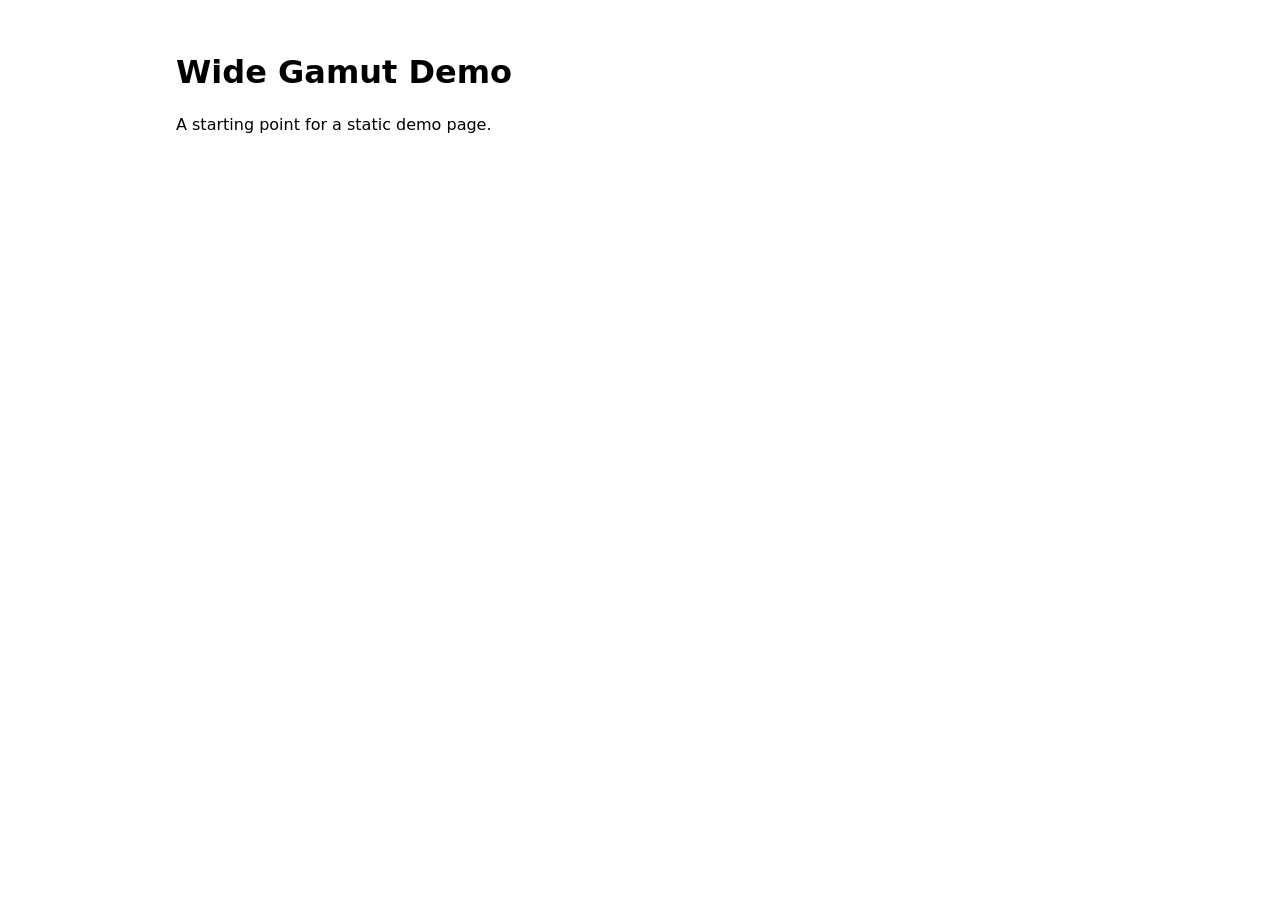
==== index.html @ a79beef4 "Add skeleton static site" ====
<!doctype html>
<html lang="en">
  <head>
    <meta charset="utf-8" />
    <meta name="viewport" content="width=device-width, initial-scale=1" />
    <title>Wide Gamut Demo</title>
    <link rel="stylesheet" href="styles.css" />
  </head>
  <body>
    <main>
      <h1>Wide Gamut Demo</h1>
      <p>A starting point for a static demo page.</p>
    </main>
  </body>
</html>
---- styles.css ----
*,
*::before,
*::after {
  box-sizing: border-box;
}

:root {
  color-scheme: light dark;
  font-family: system-ui, -apple-system, "Segoe UI", Roboto, sans-serif;
  line-height: 1.5;
}

body {
  margin: 0;
  min-height: 100vh;
}

main {
  max-width: 60rem;
  margin-inline: auto;
  padding: 2rem 1rem;
}

img,
svg,
video,
canvas {
  display: block;
  max-width: 100%;
}

h1,
h2,
h3 {
  line-height: 1.2;
  text-wrap: balance;
}
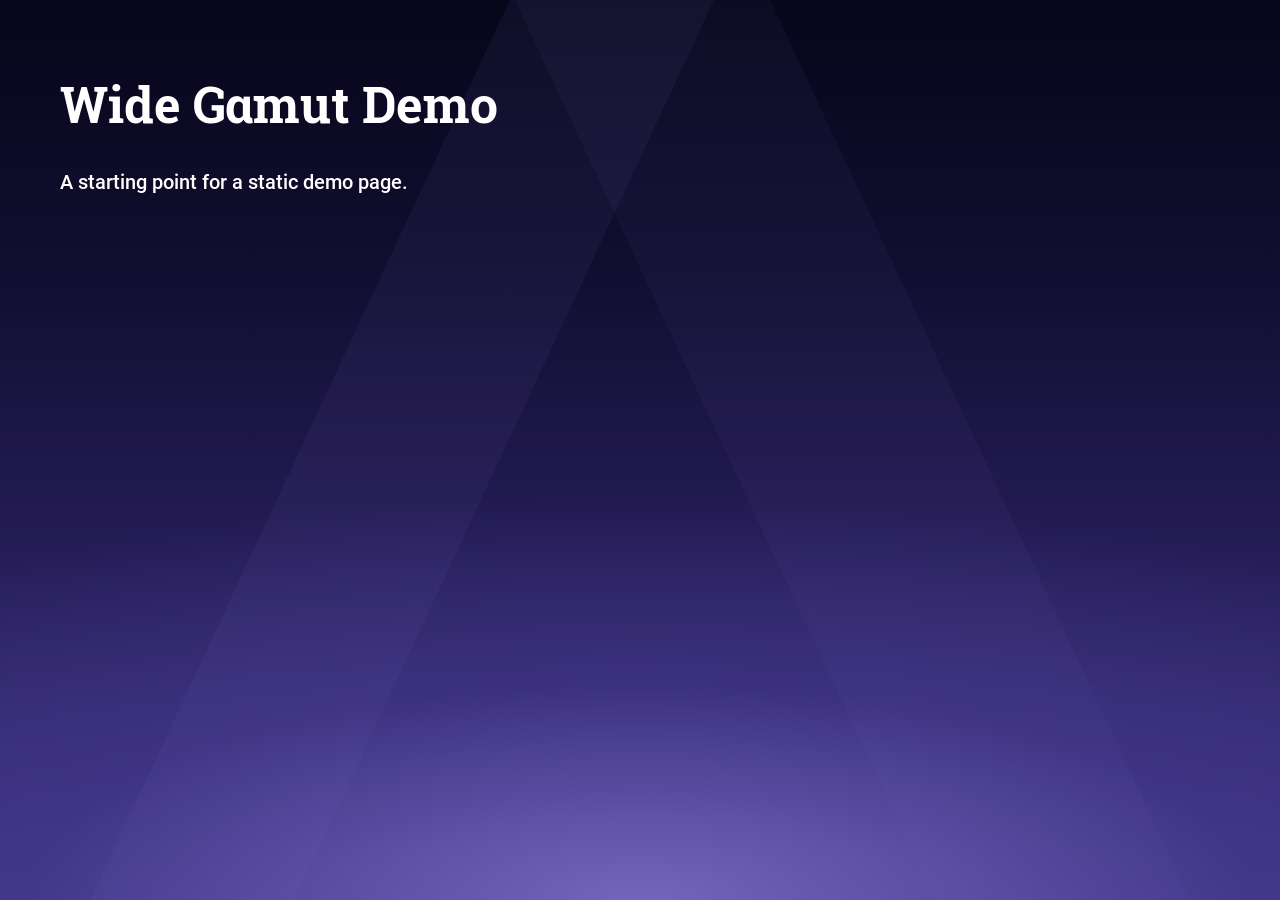
==== commit 312a14a5: "Add more base styling and gradients etc" ====
--- a/index.html
+++ b/index.html
@@ -4,6 +4,7 @@
     <meta charset="utf-8" />
     <meta name="viewport" content="width=device-width, initial-scale=1" />
     <title>Wide Gamut Demo</title>
+    <link rel="stylesheet" href="base.css" />
     <link rel="stylesheet" href="styles.css" />
   </head>
   <body>
--- a/base.css
+++ b/base.css
@@ -0,0 +1,86 @@
+@font-face {
+  font-family: "Roboto";
+  src: url("Roboto-Medium-latin.woff2") format("woff2");
+  font-weight: 500;
+  font-style: normal;
+  font-display: swap;
+}
+
+@font-face {
+  font-family: "Roboto Avanza Slab";
+  src: url("Roboto-Avanza-Slab-Bold-latin.woff2") format("woff2");
+  font-weight: 700;
+  font-style: normal;
+  font-display: swap;
+}
+
+*,
+*::before,
+*::after {
+  box-sizing: border-box;
+}
+
+html {
+  font-family: "Roboto", system-ui, -apple-system, "Segoe UI", sans-serif;
+  font-weight: 500;
+  font-size: 20px;
+  line-height: 1.5;
+}
+
+body {
+  margin: 0;
+}
+
+img,
+svg,
+video,
+canvas {
+  display: block;
+  max-width: 100%;
+}
+
+h1,
+h2,
+h3,
+h4,
+h5,
+h6 {
+  font-family: "Roboto Avanza Slab", "Roboto", Georgia, serif;
+  font-weight: 700;
+  line-height: 1.2;
+  text-wrap: balance;
+}
+
+h1 {
+  font-size: 2.5rem;
+}
+
+h2 {
+  font-size: 2rem;
+}
+
+h3 {
+  font-size: 1.75rem;
+}
+
+h4 {
+  font-size: 1.5rem;
+}
+
+h5 {
+  font-size: 1.25rem;
+}
+
+h6 {
+  font-size: 1rem;
+}
+
+p {
+  font-size: 1rem;
+}
+
+/* Inherit so links match the size of the heading or paragraph they sit in. */
+a {
+  font-size: inherit;
+  color: inherit;
+}
--- a/styles.css
+++ b/styles.css
@@ -1,18 +1,46 @@
-*,
-*::before,
-*::after {
-  box-sizing: border-box;
-}
+:root {
+  --color-night: #07061a;
+  --color-midnight: #110e30;
+  --color-indigo: #241c55;
+  --color-violet: #43378a;
+  --color-lavender: #7465bd;
+  --color-text: #ffffff;
 
-:root {
-  color-scheme: light dark;
-  font-family: system-ui, -apple-system, "Segoe UI", Roboto, sans-serif;
-  line-height: 1.5;
+  color-scheme: dark;
+  color: var(--color-text);
+  background-color: var(--color-night);
 }
 
 body {
-  margin: 0;
   min-height: 100vh;
+  color: var(--color-text);
+  background:
+    linear-gradient(
+      115deg,
+      transparent 30%,
+      color-mix(in oklab, var(--color-lavender) 8%, transparent) 30% 42%,
+      transparent 42%
+    ),
+    linear-gradient(
+      65deg,
+      transparent 55%,
+      color-mix(in oklab, var(--color-lavender) 6%, transparent) 55% 70%,
+      transparent 70%
+    ),
+    radial-gradient(
+      120% 60% at 50% 100%,
+      var(--color-lavender) 0%,
+      color-mix(in oklab, var(--color-violet) 60%, transparent) 40%,
+      transparent 75%
+    ),
+    linear-gradient(
+      180deg,
+      var(--color-night) 0%,
+      var(--color-midnight) 30%,
+      var(--color-indigo) 60%,
+      var(--color-violet) 100%
+    );
+  background-attachment: fixed;
 }
 
 main {
@@ -20,18 +48,3 @@
   margin-inline: auto;
   padding: 2rem 1rem;
 }
-
-img,
-svg,
-video,
-canvas {
-  display: block;
-  max-width: 100%;
-}
-
-h1,
-h2,
-h3 {
-  line-height: 1.2;
-  text-wrap: balance;
-}
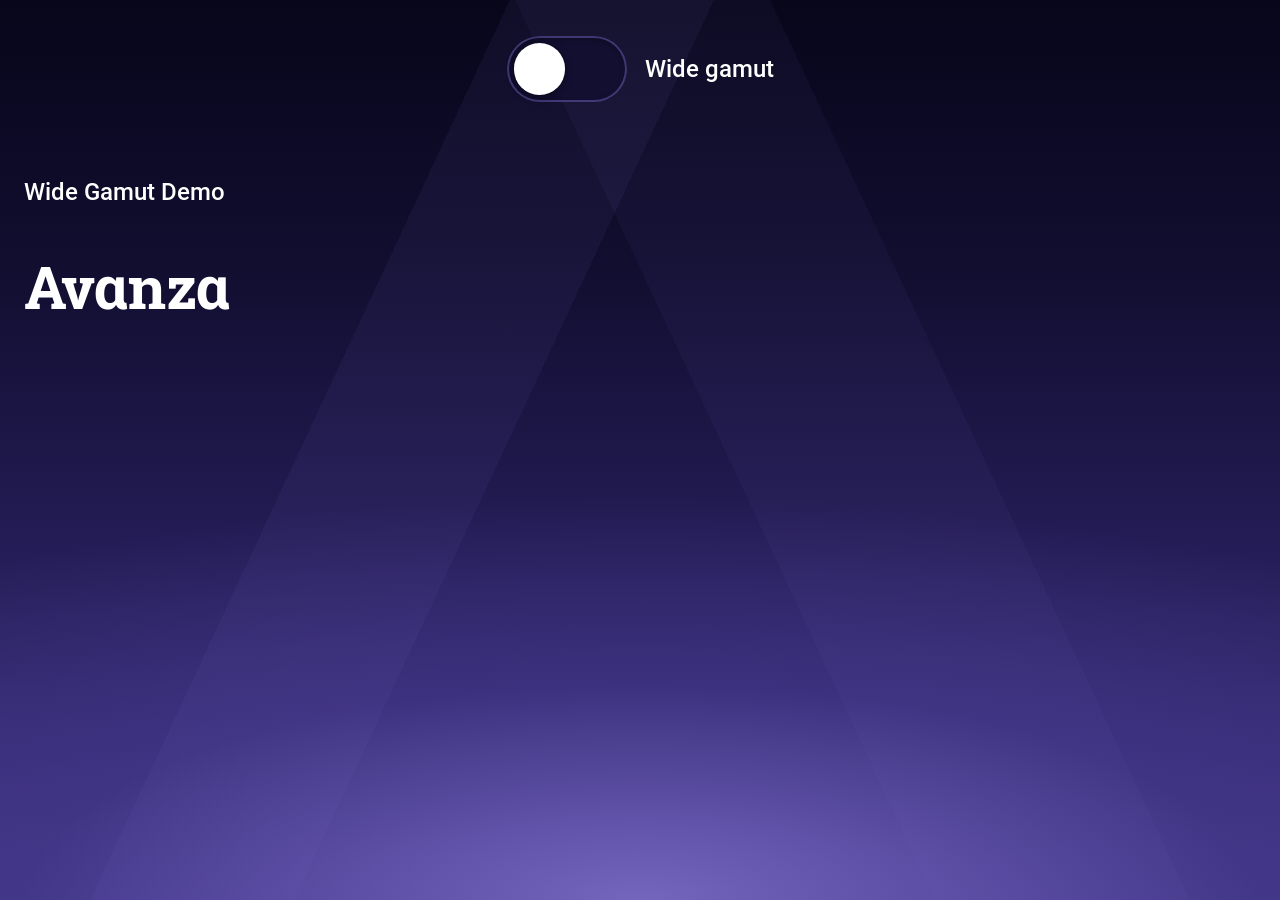
==== commit 2fb8c710: "Add wide gamut demo stuff" ====
--- a/index.html
+++ b/index.html
@@ -8,9 +8,30 @@
     <link rel="stylesheet" href="styles.css" />
   </head>
   <body>
+    <header class="site-header">
+      <button
+        type="button"
+        class="gamut-switch"
+        role="switch"
+        aria-checked="false"
+        id="gamut-switch"
+      >
+        <span class="gamut-switch__track" aria-hidden="true">
+          <span class="gamut-switch__thumb"></span>
+        </span>
+        <span class="gamut-switch__label">Wide gamut</span>
+      </button>
+    </header>
     <main>
-      <h1>Wide Gamut Demo</h1>
-      <p>A starting point for a static demo page.</p>
+      <p>Wide Gamut Demo</p>
+      <h1>Avanza</h1>
     </main>
+    <script>
+      const gamutSwitch = document.getElementById("gamut-switch");
+      gamutSwitch.addEventListener("click", () => {
+        const on = document.body.classList.toggle("wide-gamut");
+        gamutSwitch.setAttribute("aria-checked", String(on));
+      });
+    </script>
   </body>
 </html>
--- a/base.css
+++ b/base.css
@@ -23,7 +23,7 @@
 html {
   font-family: "Roboto", system-ui, -apple-system, "Segoe UI", sans-serif;
   font-weight: 500;
-  font-size: 20px;
+  font-size: 24px;
   line-height: 1.5;
 }
 
--- a/styles.css
+++ b/styles.css
@@ -1,4 +1,44 @@
+/* Registered so the palette swap can transition instead of snapping. */
+@property --color-night {
+  syntax: "<color>";
+  inherits: true;
+  initial-value: #07061a;
+}
+@property --color-midnight {
+  syntax: "<color>";
+  inherits: true;
+  initial-value: #110e30;
+}
+@property --color-indigo {
+  syntax: "<color>";
+  inherits: true;
+  initial-value: #241c55;
+}
+@property --color-violet {
+  syntax: "<color>";
+  inherits: true;
+  initial-value: #43378a;
+}
+@property --color-lavender {
+  syntax: "<color>";
+  inherits: true;
+  initial-value: #7465bd;
+}
+@property --color-text {
+  syntax: "<color>";
+  inherits: true;
+  initial-value: #ffffff;
+}
+
 :root {
+  transition:
+    --color-night 0.8s ease,
+    --color-midnight 0.8s ease,
+    --color-indigo 0.8s ease,
+    --color-violet 0.8s ease,
+    --color-lavender 0.8s ease,
+    --color-text 0.8s ease;
+
   --color-night: #07061a;
   --color-midnight: #110e30;
   --color-indigo: #241c55;
@@ -9,6 +49,16 @@
   color-scheme: dark;
   color: var(--color-text);
   background-color: var(--color-night);
+}
+
+/* Set on :root rather than body so the html background (visible on overscroll) follows too. */
+:root:has(> body.wide-gamut) {
+  --color-night: oklch(0.17 0.14 285);
+  --color-midnight: oklch(0.26 0.24 292);
+  --color-indigo: oklch(0.38 0.31 300);
+  --color-violet: oklch(0.52 0.34 312);
+  --color-lavender: oklch(0.7 0.33 330);
+  --color-text: oklch(0.97 0.06 320);
 }
 
 body {
@@ -43,6 +93,96 @@
   background-attachment: fixed;
 }
 
+.site-header {
+  display: flex;
+  justify-content: center;
+  padding: 1.5rem 1rem 0;
+}
+
+.gamut-switch {
+  --track-width: 5rem;
+  --track-height: 2.75rem;
+  --thumb-inset: 0.3rem;
+  --thumb-size: calc(var(--track-height) - 2 * var(--thumb-inset));
+
+  display: inline-flex;
+  align-items: center;
+  gap: 0.75rem;
+  padding: 0;
+  border: 0;
+  background: none;
+  font: inherit;
+  color: var(--color-text);
+  cursor: pointer;
+}
+
+.gamut-switch__track {
+  position: relative;
+  flex: none;
+  width: var(--track-width);
+  height: var(--track-height);
+  border-radius: 999px;
+  background: color-mix(in oklab, var(--color-midnight) 70%, transparent);
+  box-shadow:
+    inset 0 0 0 2px color-mix(in oklab, var(--color-lavender) 50%, transparent),
+    inset 0 2px 6px rgb(0 0 0 / 0.4);
+  transition:
+    background-color 0.4s ease,
+    box-shadow 0.4s ease;
+}
+
+.gamut-switch__thumb {
+  position: absolute;
+  top: var(--thumb-inset);
+  left: var(--thumb-inset);
+  width: var(--thumb-size);
+  height: var(--thumb-size);
+  border-radius: 50%;
+  background: var(--color-text);
+  box-shadow: 0 2px 8px rgb(0 0 0 / 0.4);
+  transition:
+    translate 0.45s cubic-bezier(0.34, 1.56, 0.64, 1),
+    scale 0.2s ease,
+    background-color 0.4s ease;
+}
+
+.gamut-switch:active .gamut-switch__thumb {
+  scale: 1.12 0.9;
+}
+
+.gamut-switch[aria-checked="true"] .gamut-switch__track {
+  background: linear-gradient(
+    90deg,
+    var(--color-violet),
+    var(--color-lavender)
+  );
+  box-shadow:
+    inset 0 0 0 2px color-mix(in oklab, var(--color-text) 40%, transparent),
+    0 0 1.25rem color-mix(in oklab, var(--color-lavender) 70%, transparent);
+}
+
+.gamut-switch[aria-checked="true"] .gamut-switch__thumb {
+  translate: calc(var(--track-width) - var(--thumb-size) - 2 * var(--thumb-inset))
+    0;
+}
+
+.gamut-switch:focus-visible {
+  outline: none;
+}
+
+.gamut-switch:focus-visible .gamut-switch__track {
+  outline: 3px solid var(--color-text);
+  outline-offset: 3px;
+}
+
+@media (prefers-reduced-motion: reduce) {
+  :root,
+  .gamut-switch__track,
+  .gamut-switch__thumb {
+    transition: none;
+  }
+}
+
 main {
   max-width: 60rem;
   margin-inline: auto;
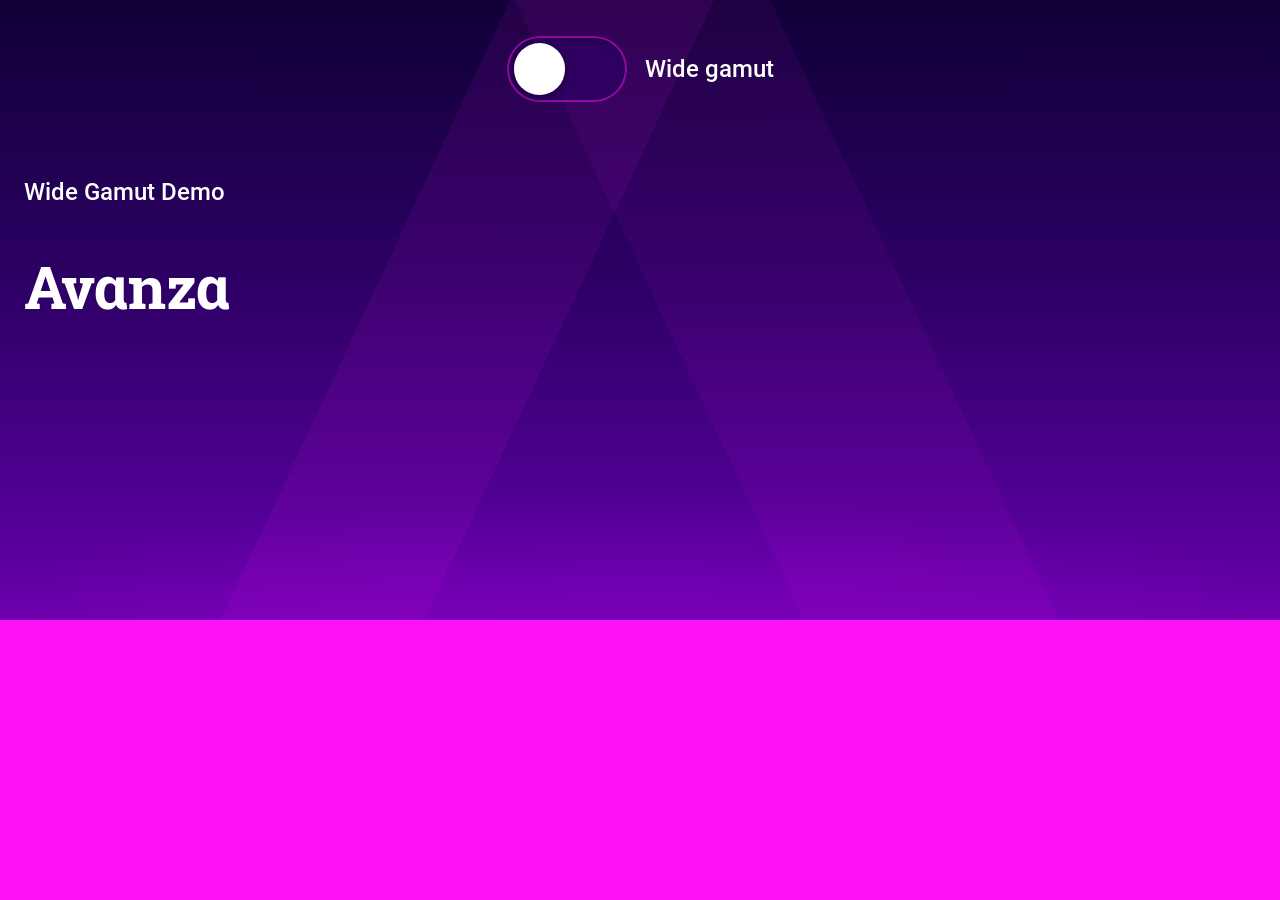
==== commit 82fff477: "More wide gamut stuff" ====
--- a/index.html
+++ b/index.html
@@ -26,6 +26,7 @@
       <p>Wide Gamut Demo</p>
       <h1>Avanza</h1>
     </main>
+    <p class="srgb-sample">sRGB</p>
     <script>
       const gamutSwitch = document.getElementById("gamut-switch");
       gamutSwitch.addEventListener("click", () => {
--- a/styles.css
+++ b/styles.css
@@ -2,27 +2,27 @@
 @property --color-night {
   syntax: "<color>";
   inherits: true;
-  initial-value: #07061a;
+  initial-value: #100037;
 }
 @property --color-midnight {
   syntax: "<color>";
   inherits: true;
-  initial-value: #110e30;
+  initial-value: #2b0062;
 }
 @property --color-indigo {
   syntax: "<color>";
   inherits: true;
-  initial-value: #241c55;
+  initial-value: #57009b;
 }
 @property --color-violet {
   syntax: "<color>";
   inherits: true;
-  initial-value: #43378a;
+  initial-value: #9900d1;
 }
 @property --color-lavender {
   syntax: "<color>";
   inherits: true;
-  initial-value: #7465bd;
+  initial-value: #ff12f7;
 }
 @property --color-text {
   syntax: "<color>";
@@ -39,11 +39,11 @@
     --color-lavender 0.8s ease,
     --color-text 0.8s ease;
 
-  --color-night: #07061a;
-  --color-midnight: #110e30;
-  --color-indigo: #241c55;
-  --color-violet: #43378a;
-  --color-lavender: #7465bd;
+  --color-night: #100037;
+  --color-midnight: #2b0062;
+  --color-indigo: #57009b;
+  --color-violet: #9900d1;
+  --color-lavender: #ff12f7;
   --color-text: #ffffff;
 
   color-scheme: dark;
@@ -53,11 +53,11 @@
 
 /* Set on :root rather than body so the html background (visible on overscroll) follows too. */
 :root:has(> body.wide-gamut) {
-  --color-night: oklch(0.17 0.14 285);
-  --color-midnight: oklch(0.26 0.24 292);
-  --color-indigo: oklch(0.38 0.31 300);
-  --color-violet: oklch(0.52 0.34 312);
-  --color-lavender: oklch(0.7 0.33 330);
+  --color-night: oklch(0.17 0.101 285);
+  --color-midnight: oklch(0.26 0.149 292);
+  --color-indigo: oklch(0.38 0.211 300);
+  --color-violet: oklch(0.52 0.276 312);
+  --color-lavender: oklch(0.7 0.349 330);
   --color-text: oklch(0.97 0.06 320);
 }
 
@@ -188,3 +188,19 @@
   margin-inline: auto;
   padding: 2rem 1rem;
 }
+
+/* Text color is deliberately not var(--color-lavender): it stays at the sRGB value so it can be compared against the oklch palette behind it. */
+.srgb-sample {
+  position: fixed;
+  inset-inline: 0;
+  bottom: 0;
+  margin: 0;
+  padding: 0.5rem 1rem;
+  text-align: center;
+  background-color: var(--color-lavender);
+  font-size: clamp(6rem, 25vw, 20rem);
+  font-weight: 900;
+  line-height: 0.8;
+  color: #ff12f7;
+  pointer-events: none;
+}
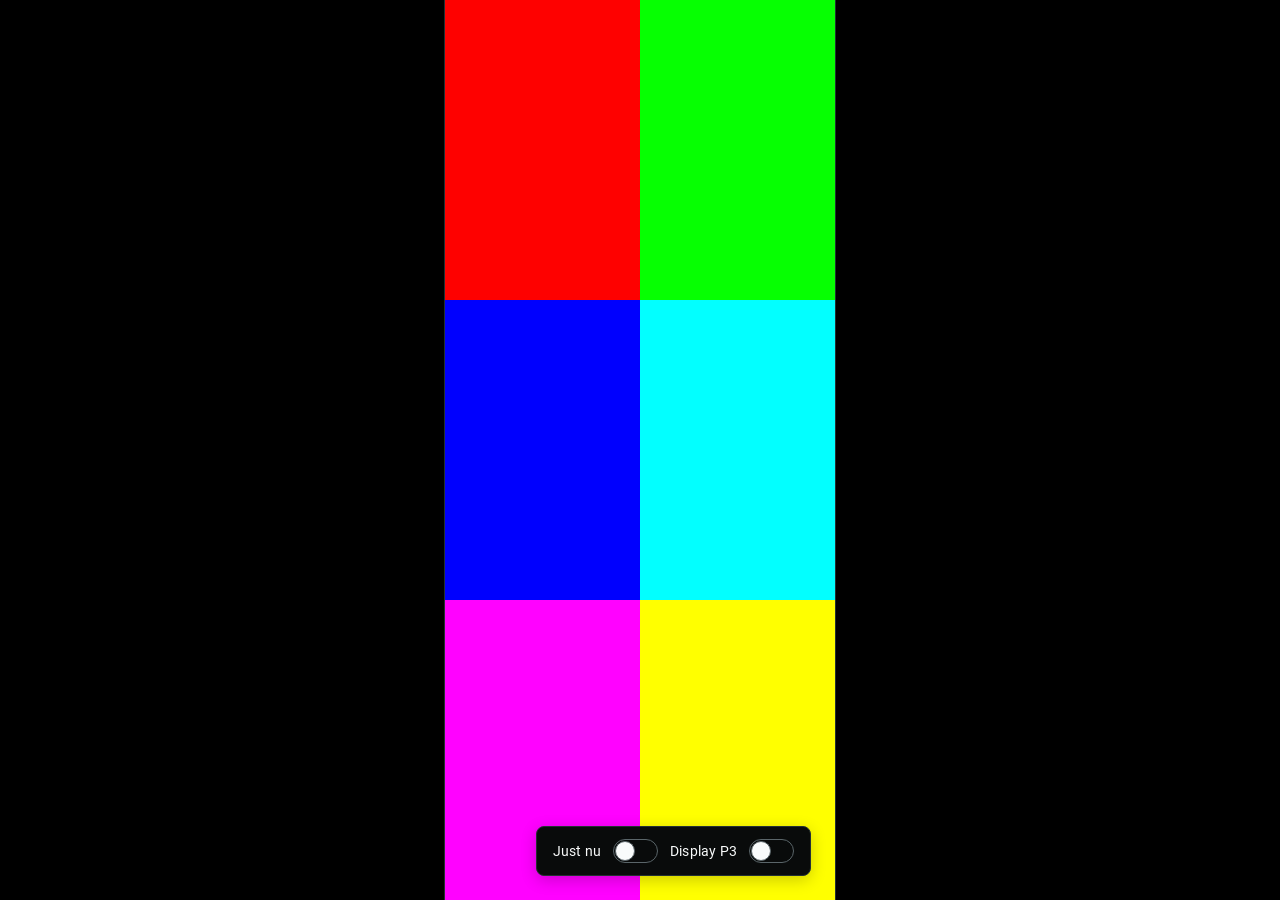
==== commit cb94392e: "Add demo site" ====
--- a/index.html
+++ b/index.html
@@ -1,38 +1,21 @@
 <!doctype html>
-<html lang="en">
-  <head>
-    <meta charset="utf-8" />
-    <meta name="viewport" content="width=device-width, initial-scale=1" />
-    <title>Wide Gamut Demo</title>
-    <link rel="stylesheet" href="base.css" />
-    <link rel="stylesheet" href="styles.css" />
-  </head>
-  <body>
-    <header class="site-header">
-      <button
-        type="button"
-        class="gamut-switch"
-        role="switch"
-        aria-checked="false"
-        id="gamut-switch"
-      >
-        <span class="gamut-switch__track" aria-hidden="true">
-          <span class="gamut-switch__thumb"></span>
-        </span>
-        <span class="gamut-switch__label">Wide gamut</span>
-      </button>
-    </header>
-    <main>
-      <p>Wide Gamut Demo</p>
-      <h1>Avanza</h1>
-    </main>
-    <p class="srgb-sample">sRGB</p>
-    <script>
-      const gamutSwitch = document.getElementById("gamut-switch");
-      gamutSwitch.addEventListener("click", () => {
-        const on = document.body.classList.toggle("wide-gamut");
-        gamutSwitch.setAttribute("aria-checked", String(on));
-      });
-    </script>
-  </body>
-</html>
+<html lang="sv" aza-view-transition-enter="basepage"><head><meta charset="utf-8">
+<meta name="viewport" content="width=device-width, initial-scale=1, maximum-scale=1, user-scalable=no, viewport-fit=cover">
+<meta name="color-scheme" content="dark">
+<meta name="theme-color" content="#090B0B">
+<title>Just nu - Avanza</title>
+<link rel="stylesheet" href="styles.css">
+<link rel="stylesheet" href="p3.css">
+<link rel="stylesheet" href="prototype.css">
+<script src="prototype.js" defer=""></script></head>
+
+    <body data-theme="dark" class="is-transparent disable-outline pull-to-refresh-enabled" data-font-size="normal">
+        
+
+        
+        <aza-app ng-version="21.2.24" _nghost-ng-c512222287=""><aza-shell _ngcontent-ng-c512222287="" _nghost-ng-c3613642044="" class="ng-tns-c3613642044-0 wv-context"><!--container--><div _ngcontent-ng-c3613642044="" class="app-container ng-tns-c3613642044-0"><!--container--><!--container--><!--container--><div _ngcontent-ng-c3613642044="" class="main-page-container hide-selector ng-tns-c3613642044-0"><main _ngcontent-ng-c3613642044="" role="main" tabindex="-1" class="main ng-tns-c3613642044-0"><div _ngcontent-ng-c3613642044="" azadisableanimationduringtouch="" azaplatformanimation="" class="router-animation-container ng-tns-c3613642044-0 ng-trigger ng-trigger-routeAnimation"><router-outlet _ngcontent-ng-c3613642044="" class="ng-tns-c3613642044-0"></router-outlet><aza-home _nghost-ng-c1748362361="" class="ng-star-inserted"><aza-base-page _ngcontent-ng-c1748362361="" _nghost-ng-c2904285547=""><!--container--><div _ngcontent-ng-c2904285547="" class="base-page-content platform-active-scroll-container"><aza-sunset-message _ngcontent-ng-c2904285547="" _nghost-ng-c2389856375=""><!--container--></aza-sunset-message><aza-system-messages _ngcontent-ng-c2904285547="" _nghost-ng-c3905380134=""><!--container--></aza-system-messages><aza-pull-to-refresh _ngcontent-ng-c1748362361="" _nghost-ng-c3538549573="" class="ng-star-inserted"><div _ngcontent-ng-c3538549573="" class="moved-container"><!--container--><div _ngcontent-ng-c3538549573="" class="draggable-area"><aza-page-container _ngcontent-ng-c1748362361="" _nghost-ng-c4189463679="" class="padding-top padding-bottom ng-star-inserted"><aza-page-container-inset _ngcontent-ng-c4189463679="" _nghost-ng-c3117758165="" data-layout="x-large"><div _ngcontent-ng-c1748362361="" class="actions-wrapper ng-star-inserted"><aza-home-settings _ngcontent-ng-c1748362361="" _nghost-ng-c3298329338=""><button _ngcontent-ng-c3298329338="" attr.data-style-hash="6e8743f1c22fa97843aed6187d793ad0" aria-haspopup="dialog" type="button" aria-label="Inställningar för Just nu" mintghostbutton="" class="settings-button ng-star-inserted" _nghost-ng-c1951316067="" data-analytics-context="Just nu - Inställningar" data-analytics-label="Öppna inställningar" data-e2e="home-settings-button" data-mint-button-size="medium-wide" data-mint-button-theme="non-essential" data-mint-button-state-type="pressed"><span _ngcontent-ng-c1951316067="" class="button-content"></span><mint-icon _ngcontent-ng-c3298329338="" attr.data-style-hash="7ff542e325394d33bc64ad5c70274e0b" mintbuttoniconright="" class="settings-icon mint-button-icon" _nghost-ng-c3689711614="" aria-hidden="true" data-mint-icon-size="medium"><svg preserveAspectRatio="xMidYMid meet" focusable="false" width="100%" height="100%" viewBox="0 0 28 28"><path fill-rule="evenodd" d="M13.348 3.25a1.75 1.75 0 0 0-1.727 1.463L11.35 6.35a.25.25 0 0 1-.144.187l-.406.183a.25.25 0 0 1-.235-.015l-1.497-.926a1.75 1.75 0 0 0-2.158.251l-.834.834a1.75 1.75 0 0 0-.174 2.272l.923 1.26a.25.25 0 0 1 .021.262l-.282.553a.25.25 0 0 1-.182.133l-1.67.278a1.75 1.75 0 0 0-1.462 1.726v1.306a1.75 1.75 0 0 0 1.463 1.726l1.638.273a.25.25 0 0 1 .187.144l.183.406a.25.25 0 0 1-.015.234l-.927 1.496a1.75 1.75 0 0 0 .25 2.158l.835.834a1.75 1.75 0 0 0 2.27.176l1.263-.924a.25.25 0 0 1 .262-.02l.553.282a.25.25 0 0 1 .132.182l.277 1.667a1.75 1.75 0 0 0 1.727 1.463h1.305a1.75 1.75 0 0 0 1.726-1.461l.28-1.669a.25.25 0 0 1 .132-.181l.554-.283a.25.25 0 0 1 .261.02l1.26.923a1.75 1.75 0 0 0 2.27-.175l.835-.834a1.75 1.75 0 0 0 .251-2.157l-.924-1.497a.25.25 0 0 1-.015-.234l.183-.406a.25.25 0 0 1 .186-.144l1.636-.273a1.75 1.75 0 0 0 1.462-1.726v-1.306a1.75 1.75 0 0 0-1.462-1.726l-1.666-.278a.25.25 0 0 1-.182-.133l-.283-.553a.25.25 0 0 1 .02-.262l.923-1.26a1.75 1.75 0 0 0-.176-2.271l-.834-.834a1.75 1.75 0 0 0-2.158-.251l-1.494.925a.25.25 0 0 1-.234.015l-.407-.183a.25.25 0 0 1-.144-.187l-.274-1.638a1.75 1.75 0 0 0-1.726-1.461h-1.305ZM13.1 4.959a.25.25 0 0 1 .247-.209h1.305a.25.25 0 0 1 .247.209l.274 1.638a1.75 1.75 0 0 0 1.007 1.306l.406.184a1.75 1.75 0 0 0 1.64-.108l1.494-.924a.25.25 0 0 1 .309.035l.834.835a.25.25 0 0 1 .025.324l-.922 1.26a1.75 1.75 0 0 0-.145 1.83l.283.554a1.75 1.75 0 0 0 1.27.93l1.666.277a.25.25 0 0 1 .209.247v1.306a.25.25 0 0 1-.209.246l-1.635.273a1.75 1.75 0 0 0-1.308 1.007l-.183.407a1.75 1.75 0 0 0 .107 1.639l.924 1.496a.25.25 0 0 1-.036.308l-.834.834a.25.25 0 0 1-.325.025l-1.259-.922a1.75 1.75 0 0 0-1.83-.146l-.554.283a1.75 1.75 0 0 0-.929 1.27l-.28 1.668a.25.25 0 0 1-.246.209h-1.305a.25.25 0 0 1-.247-.209l-.277-1.667a1.75 1.75 0 0 0-.93-1.271l-.552-.283a1.75 1.75 0 0 0-1.83.145l-1.263.924a.25.25 0 0 1-.325-.025l-.834-.834a.25.25 0 0 1-.035-.309l.926-1.495a1.75 1.75 0 0 0 .107-1.64l-.182-.406a1.75 1.75 0 0 0-1.308-1.008l-1.64-.273a.25.25 0 0 1-.208-.246v-1.306a.25.25 0 0 1 .209-.246l1.67-.279a1.75 1.75 0 0 0 1.27-.929l.283-.553a1.75 1.75 0 0 0-.147-1.831l-.923-1.26a.25.25 0 0 1 .025-.325l.834-.834a.25.25 0 0 1 .308-.036l1.498.926a1.75 1.75 0 0 0 1.639.107l.406-.183a1.75 1.75 0 0 0 1.007-1.309l.272-1.636ZM10.75 14a3.25 3.25 0 1 1 6.5 0 3.25 3.25 0 0 1-6.5 0ZM14 9.25a4.75 4.75 0 1 0 0 9.5 4.75 4.75 0 0 0 0-9.5Z" clip-rule="evenodd"></path></svg></mint-icon></button><!--container--><!--container--><!--container--><!--container--><!--container--><!--container--></aza-home-settings><aza-home-orders-link _ngcontent-ng-c1748362361="" _nghost-ng-c3916221656="" class="ng-star-inserted"><a _ngcontent-ng-c3916221656="" data-analytics-context="Just nu - Ordrar" data-analytics-label="Öppna Ordrar" href="#"><button _ngcontent-ng-c3916221656="" attr.data-style-hash="6e8743f1c22fa97843aed6187d793ad0" mintghostbutton="" aria-label="Ordrar" class="settings-button ng-star-inserted" _nghost-ng-c1951316067="" data-mint-button-size="medium-wide" data-mint-button-theme="non-essential" data-mint-button-state-type="pressed"><span _ngcontent-ng-c1951316067="" class="button-content"></span><mint-icon _ngcontent-ng-c3916221656="" attr.data-style-hash="7ff542e325394d33bc64ad5c70274e0b" mintbuttoniconright="" class="settings-icon mint-button-icon" _nghost-ng-c3689711614="" aria-hidden="true" data-mint-icon-size="medium"><svg preserveAspectRatio="xMidYMid meet" focusable="false" width="100%" height="100%" viewBox="0 0 28 28"><path fill-rule="evenodd" d="M17.647 2.33a.75.75 0 0 1 .39.853l-2.004 7.953a.75.75 0 0 1-.01.08c0-.002-.003.013.002.04a.247.247 0 0 0 .006.024H21a.75.75 0 0 1 .62 1.174l-8.858 12.969a.75.75 0 0 1-1.363-.519l1.048-8.132H7.315c-.158 0-.392-.018-.612-.145a.894.894 0 0 1-.452-.737 1.165 1.165 0 0 1 .119-.546 2.574 2.574 0 0 1 .243-.403L16.73 2.526a.75.75 0 0 1 .918-.196Zm-3.122 8.79a.752.752 0 0 1 .022-.226l1.21-4.8-7.479 9.178h4.314c.276 0 .669.041.984.298.377.308.45.75.394 1.123l-.684 5.303 6.294-9.215h-3.66c-.564 0-.954-.349-1.158-.688a1.697 1.697 0 0 1-.237-.973Zm-7.231 4.15h.009a.05.05 0 0 1-.01 0Zm.433.714s0-.003.003-.008a.058.058 0 0 1-.003.008Zm8.327-4.656Z" clip-rule="evenodd"></path></svg></mint-icon></button><!--container--><!--container--><mint-number-badge _ngcontent-ng-c3916221656="" attr.data-style-hash="c50f121a6e326509b5d2df4f7d1a65d9" _nghost-ng-c2922350467="" class="ng-star-inserted"><div _ngcontent-ng-c2922350467="" class="circle is-visible" data-theme="primary" data-size="small"><span _ngcontent-ng-c2922350467="" class="content">5</span></div></mint-number-badge><!--container--></a></aza-home-orders-link><!--container--></div><aza-tjp-onboarding-banner _ngcontent-ng-c1748362361="" _nghost-ng-c1573310944="" class="ng-star-inserted"><!--container--><!--container--></aza-tjp-onboarding-banner><aza-home-greeting _ngcontent-ng-c1748362361="" _nghost-ng-c920725006="" class="ng-star-inserted"><!--container--><h1 _ngcontent-ng-c920725006="" class="heading mint-font-heading-small ng-star-inserted">Just nu</h1><!--container--></aza-home-greeting><aza-stories _ngcontent-ng-c1748362361="" _nghost-ng-c2610670797="" class="ng-star-inserted"><aza-platform-horizontal-swipe _ngcontent-ng-c2610670797="" _nghost-ng-c730334340="" class="ng-star-inserted"><div _ngcontent-ng-c2610670797="" draggable="true" class="stories"><!--container--><!--container--><aza-story _ngcontent-ng-c2610670797="" _nghost-ng-c1131289820="" class="ng-star-inserted" style=""><button _ngcontent-ng-c1131289820="" type="button" class="story-item ng-star-inserted" aria-label="Öppna händelser för Avanza Bank"><aza-story-indicator _ngcontent-ng-c1131289820="" _nghost-ng-c3716094009=""><div _ngcontent-ng-c3716094009="" class="indicator large ng-star-inserted"><aza-story-icon _ngcontent-ng-c3716094009="" _nghost-ng-c591502028=""><div _ngcontent-ng-c591502028="" class="story-icon-wrapper large"><img _ngcontent-ng-c591502028="" src="[data-uri]" alt="Avanza Bank logotyp" class="ng-star-inserted"><!--container--><!--container--><!--container--><!--container--></div></aza-story-icon></div><!--container--></aza-story-indicator><div _ngcontent-ng-c1131289820="" class="story-title">Avanza Bank</div></button><!--container--></aza-story><!--container--><!--container--><!--container--><!--container--><aza-story _ngcontent-ng-c2610670797="" _nghost-ng-c1131289820="" class="ng-star-inserted" style=""><button _ngcontent-ng-c1131289820="" type="button" class="story-item ng-star-inserted" aria-label="Öppna händelser för Bulten"><aza-story-indicator _ngcontent-ng-c1131289820="" _nghost-ng-c3716094009=""><div _ngcontent-ng-c3716094009="" class="indicator large ng-star-inserted"><aza-story-icon _ngcontent-ng-c3716094009="" _nghost-ng-c591502028=""><div _ngcontent-ng-c591502028="" class="story-icon-wrapper large"><img _ngcontent-ng-c591502028="" src="[data-uri]" alt="Bulten logotyp" class="ng-star-inserted"><!--container--><!--container--><!--container--><!--container--></div></aza-story-icon></div><!--container--></aza-story-indicator><div _ngcontent-ng-c1131289820="" class="story-title">Bulten</div></button><!--container--></aza-story><!--container--><!--container--><!--container--><!--container--><aza-story _ngcontent-ng-c2610670797="" _nghost-ng-c1131289820="" class="ng-star-inserted" style=""><button _ngcontent-ng-c1131289820="" type="button" class="story-item ng-star-inserted" aria-label="Öppna händelser för Diös"><aza-story-indicator _ngcontent-ng-c1131289820="" _nghost-ng-c3716094009=""><div _ngcontent-ng-c3716094009="" class="indicator large ng-star-inserted"><aza-story-icon _ngcontent-ng-c3716094009="" _nghost-ng-c591502028=""><div _ngcontent-ng-c591502028="" class="story-icon-wrapper large"><img _ngcontent-ng-c591502028="" src="[data-uri]" alt="Diös logotyp" class="ng-star-inserted"><!--container--><!--container--><!--container--><!--container--></div></aza-story-icon></div><!--container--></aza-story-indicator><div _ngcontent-ng-c1131289820="" class="story-title">Diös</div></button><!--container--></aza-story><!--container--><!--container--><!--container--><!--container--><aza-story _ngcontent-ng-c2610670797="" _nghost-ng-c1131289820="" class="ng-star-inserted" style=""><button _ngcontent-ng-c1131289820="" type="button" class="story-item rendered ng-star-inserted" aria-label="Öppna händelser för H&amp;M"><aza-story-indicator _ngcontent-ng-c1131289820="" _nghost-ng-c3716094009=""><div _ngcontent-ng-c3716094009="" class="indicator large rendered ng-star-inserted"><aza-story-icon _ngcontent-ng-c3716094009="" _nghost-ng-c591502028=""><div _ngcontent-ng-c591502028="" class="story-icon-wrapper large"><img _ngcontent-ng-c591502028="" src="[data-uri]" alt="H&amp;M logotyp" class="ng-star-inserted"><!--container--><!--container--><!--container--><!--container--></div></aza-story-icon></div><!--container--></aza-story-indicator><div _ngcontent-ng-c1131289820="" class="story-title">H&amp;M</div></button><!--container--></aza-story><!--container--><!--container--><!--container--><!--container--><!--container--></div></aza-platform-horizontal-swipe><!--container--></aza-stories><!--container--><aza-home-summary-cards _ngcontent-ng-c1748362361="" _nghost-ng-c1345160992="" class="ng-star-inserted"><aza-platform-horizontal-swipe _ngcontent-ng-c1345160992="" _nghost-ng-c730334340=""><div _ngcontent-ng-c1345160992="" class="horizontal-swipe-container"><aza-home-development-card _ngcontent-ng-c1345160992="" _nghost-ng-c3762122349=""><a _ngcontent-ng-c3762122349="" attr.data-style-hash="13eaa8723be6c83cdfb4971529f8bd76" mintclickablecard="" azapreload="" data-e2e="summary-card-development" id="summary-card-development" class="card" _nghost-ng-c3158433711="" data-analytics-context="Just nu - Toppkort" data-analytics-label="Utveckling VP" href="#"><mint-card _ngcontent-ng-c3158433711="" attr.data-style-hash="42387061dcf9ef932e47fd675faa6b0b" class="clickable-card" _nghost-ng-c3300845240=""><div _ngcontent-ng-c3762122349="" class="card-content"><!--container--><div _ngcontent-ng-c3762122349="" class="card-title-wrapper ng-star-inserted" style=""><div _ngcontent-ng-c3762122349="" class="card-title"><span _ngcontent-ng-c3762122349="" data-e2e="development-card-label" class="mint-font-detail-medium-emphasize"><span _ngcontent-ng-c3762122349="" aria-hidden="true">Värdepappersutv. <span _ngcontent-ng-c3762122349="" class="time-period-label">1 vecka</span></span><span _ngcontent-ng-c3762122349="" class="mint-screen-reader-only"> Värdepappersutveckling 1 vecka</span></span><!--container--></div><mint-icon _ngcontent-ng-c3762122349="" attr.data-style-hash="7ff542e325394d33bc64ad5c70274e0b" _nghost-ng-c3689711614="" aria-hidden="true" data-mint-icon-theme="discreet" data-mint-icon-size="small"><svg preserveAspectRatio="xMidYMid meet" focusable="false" width="100%" height="100%" viewBox="0 0 28 28"><path fill-rule="evenodd" d="M9.236 24.61c-.356-.465-.303-1.16.12-1.55l9.545-8.858A.272.272 0 0 0 19 14a.272.272 0 0 0-.099-.202l-.002-.002L9.355 4.94c-.422-.392-.475-1.086-.12-1.55.357-.465.988-.523 1.41-.132l9.54 8.853c.001 0 .002 0 .003.002 1.083 1 1.083 2.772 0 3.773l-.002.001-9.541 8.853c-.422.392-1.053.333-1.41-.132Z" clip-rule="evenodd"></path></svg></mint-icon></div><aza-numerical _ngcontent-ng-c3762122349="" role="text" data-e2e="development-card-amount" class="mint-margin-y-4 mint-font-heading-medium ng-tns-c2586855374-8 ng-trigger ng-trigger-pushChange ng-animate-disabled ng-star-inserted" _nghost-ng-c2586855374="" data-box="false" data-box-padding="small" data-theme="positive" style=""><span _ngcontent-ng-c2586855374="" class="ng-tns-c2586855374-8 ng-star-inserted" style="">+8&nbsp;412</span><span _ngcontent-ng-c2586855374="" role="text" class="ng-tns-c2586855374-8 ng-star-inserted" aria-hidden="true" style="">&nbsp;kr</span><span _ngcontent-ng-c2586855374="" class="mint-screen-reader-only ng-tns-c2586855374-8 ng-star-inserted" style="">kronor</span><!--container--><!--container--><!--container--><!--container--><!--container--></aza-numerical><div _ngcontent-ng-c3762122349="" class="best-worst ng-star-inserted" style=""><p _ngcontent-ng-c3762122349="" data-e2e="development-card-best" class="best-worst-title mint-screen-reader-only ng-star-inserted"> Bäst 1 vecka </p><aza-development-card-position-row _ngcontent-ng-c3762122349="" _nghost-ng-c3517969693="" class="ng-star-inserted"><div _ngcontent-ng-c3517969693="" data-e2e="development-card-position-row" class="row"><div _ngcontent-ng-c3517969693="" class="icon-and-name"><div _ngcontent-ng-c3517969693="" aria-hidden="true" class="icon-circle ng-star-inserted"><svg _ngcontent-ng-c3517969693="" width="8" height="8" viewBox="0 0 13 13" fill="none" xmlns="http://www.w3.org/2000/svg"><path _ngcontent-ng-c3517969693="" fill-rule="evenodd" clip-rule="evenodd" d="M12.3601 12.2627L10.369 12.2627L10.3619 4.3763L1.76946 12.9687L0.357422 11.5567L8.94983 2.96422L1.06342 2.97128L1.06342 0.966159L12.3601 0.966158L12.3601 12.2627Z"></path></svg></div><!--container--><!--container--><div _ngcontent-ng-c3517969693="" data-e2e="position-name" class="mint-font-detail-medium-emphasize name"> Swedbank Robur Ny Teknik A </div><!--container--></div><aza-numerical _ngcontent-ng-c3517969693="" role="text" data-e2e="position-amount" class="mint-font-detail-medium-emphasize ng-tns-c2586855374-9 ng-trigger ng-trigger-pushChange ng-animate-disabled ng-star-inserted" _nghost-ng-c2586855374="" data-box="false" data-box-padding="small" data-theme="positive"><span _ngcontent-ng-c2586855374="" class="ng-tns-c2586855374-9 ng-star-inserted" style="">+4&nbsp;951</span><span _ngcontent-ng-c2586855374="" role="text" class="ng-tns-c2586855374-9 ng-star-inserted" aria-hidden="true" style="">&nbsp;kr</span><span _ngcontent-ng-c2586855374="" class="mint-screen-reader-only ng-tns-c2586855374-9 ng-star-inserted" style="">kronor</span><!--container--><!--container--><!--container--><!--container--><!--container--></aza-numerical><!--container--></div></aza-development-card-position-row><!--container--><!--container--><p _ngcontent-ng-c3762122349="" data-e2e="development-card-worst" class="best-worst-title mint-screen-reader-only ng-star-inserted"> Sämst 1 vecka </p><aza-development-card-position-row _ngcontent-ng-c3762122349="" _nghost-ng-c3517969693="" class="ng-star-inserted"><div _ngcontent-ng-c3517969693="" data-e2e="development-card-position-row" class="row"><div _ngcontent-ng-c3517969693="" class="icon-and-name"><!--container--><div _ngcontent-ng-c3517969693="" aria-hidden="true" class="icon-circle is-negative ng-star-inserted"><svg _ngcontent-ng-c3517969693="" width="8" height="8" viewBox="0 0 13 13" fill="none" xmlns="http://www.w3.org/2000/svg"><path _ngcontent-ng-c3517969693="" fill-rule="evenodd" clip-rule="evenodd" d="M0.850572 12.1823V10.1912L8.73698 10.1842L0.144531 1.59173L1.55661 0.179688L10.1491 8.77209L10.142 0.885687H12.1471V12.1823H0.850572Z"></path></svg></div><!--container--><div _ngcontent-ng-c3517969693="" data-e2e="position-name" class="mint-font-detail-medium-emphasize name"> Franklin Biotechnology Discv A(acc)USD </div><!--container--></div><aza-numerical _ngcontent-ng-c3517969693="" role="text" data-e2e="position-amount" class="mint-font-detail-medium-emphasize ng-tns-c2586855374-10 ng-trigger ng-trigger-pushChange ng-animate-disabled ng-star-inserted" _nghost-ng-c2586855374="" data-box="false" data-box-padding="small" data-theme="negative"><span _ngcontent-ng-c2586855374="" class="ng-tns-c2586855374-10 ng-star-inserted" style="">−2&nbsp;138</span><span _ngcontent-ng-c2586855374="" role="text" class="ng-tns-c2586855374-10 ng-star-inserted" aria-hidden="true" style="">&nbsp;kr</span><span _ngcontent-ng-c2586855374="" class="mint-screen-reader-only ng-tns-c2586855374-10 ng-star-inserted" style="">kronor</span><!--container--><!--container--><!--container--><!--container--><!--container--></aza-numerical><!--container--></div></aza-development-card-position-row><!--container--><!--container--></div><!--container--><!--container--><!--container--><!--container--></div></mint-card></a></aza-home-development-card></div><div _ngcontent-ng-c1345160992="" class="horizontal-swipe-container ng-star-inserted"><aza-spider-chart-card _ngcontent-ng-c1345160992="" _nghost-ng-c3404248530=""><div _ngcontent-ng-c3404248530="" class="card ng-star-inserted"><a _ngcontent-ng-c3404248530="" attr.data-style-hash="13eaa8723be6c83cdfb4971529f8bd76" mintclickablecard="" _nghost-ng-c3158433711="" data-analytics-context="Just nu - Toppkort" data-analytics-label="Portföljkompass" href="#"><mint-card _ngcontent-ng-c3158433711="" attr.data-style-hash="42387061dcf9ef932e47fd675faa6b0b" class="clickable-card" _nghost-ng-c3300845240=""><div _ngcontent-ng-c3404248530="" class="card-content"><div _ngcontent-ng-c3404248530="" class="label-container"><span _ngcontent-ng-c3404248530="" class="label">Din portföljkompass</span><mint-icon _ngcontent-ng-c3404248530="" attr.data-style-hash="7ff542e325394d33bc64ad5c70274e0b" _nghost-ng-c3689711614="" aria-hidden="true" data-mint-icon-theme="discreet" data-mint-icon-size="small"><svg preserveAspectRatio="xMidYMid meet" focusable="false" width="100%" height="100%" viewBox="0 0 28 28"><path fill-rule="evenodd" d="M9.236 24.61c-.356-.465-.303-1.16.12-1.55l9.545-8.858A.272.272 0 0 0 19 14a.272.272 0 0 0-.099-.202l-.002-.002L9.355 4.94c-.422-.392-.475-1.086-.12-1.55.357-.465.988-.523 1.41-.132l9.54 8.853c.001 0 .002 0 .003.002 1.083 1 1.083 2.772 0 3.773l-.002.001-9.541 8.853c-.422.392-1.053.333-1.41-.132Z" clip-rule="evenodd"></path></svg></mint-icon></div><div _ngcontent-ng-c3404248530="" class="data-container"><div _ngcontent-ng-c3404248530="" class="numbers-container"><div _ngcontent-ng-c3404248530="" class="your-data"><span _ngcontent-ng-c3404248530="" class="highlight"> 4,37% </span><span _ngcontent-ng-c3404248530="" class="description">Din utveckling 1 år</span></div><div _ngcontent-ng-c3404248530="" class="others-data"><span _ngcontent-ng-c3404248530="" class="highlight"> 0,0% </span><span _ngcontent-ng-c3404248530="" class="description">Avanzianers snitt 1 år</span></div></div><aza-spider-chart _ngcontent-ng-c3404248530="" _nghost-ng-c2781879014="" aria-label="Ett radardiagram som visar en överblick av ditt sparande i jämförelse med andra Avanzianer."><aza-highcharts _ngcontent-ng-c2781879014="" _nghost-ng-c821867715="" class="ng-star-inserted"><figure _ngcontent-ng-c821867715="" class="highcharts-figure"><div _ngcontent-ng-c821867715="" tabindex="0" class="highcharts-container" data-highcharts-chart="0" role="img" aria-hidden="false" aria-label="" style="overflow: hidden;"><div id="highcharts-ol5fxd1-0" dir="ltr" style="position: relative; overflow: hidden; width: 130px; height: 130px; text-align: left; line-height: normal; z-index: 0; -webkit-tap-highlight-color: rgba(0, 0, 0, 0); user-select: none; touch-action: manipulation; outline: none; padding: 0px;" class="highcharts-container "><svg version="1.1" class="highcharts-root" style="font-family: -apple-system, BlinkMacSystemFont, &quot;Segoe UI&quot;, Roboto, Helvetica, Arial, &quot;Apple Color Emoji&quot;, &quot;Segoe UI Emoji&quot;, &quot;Segoe UI Symbol&quot;, sans-serif; font-size: 1rem;" xmlns="http://www.w3.org/2000/svg" width="130" height="130" viewBox="0 0 130 130" aria-hidden="true" role="img" aria-label=""><desc>Created with Highcharts 12.4.0</desc><defs><filter id="highcharts-drop-shadow-0"><feDropShadow dx="1" dy="1" flood-color="#000000" flood-opacity="0.75" stdDeviation="2.5"></feDropShadow></filter><clipPath id="highcharts-ol5fxd1-16-"><rect x="0" y="0" width="383.27430373795477" height="61" fill="none"></rect></clipPath><radialGradient cx="0.5" cy="0.5" r="1" id="highcharts-ol5fxd1-23"><stop offset="0" stop-color="color-mix(in srgb, var(--mint-color-container-brand) 0%, transparent)" stop-opacity="1"></stop><stop offset="1" stop-color="color-mix(in srgb, var(--mint-color-container-brand) 40%, transparent)" stop-opacity="1"></stop></radialGradient><radialGradient cx="0.5" cy="0.5" r="1" id="highcharts-ol5fxd1-30"><stop offset="0" stop-color="color-mix(in srgb, var(--mint-color-graph-series-stroke-a) 0%, transparent)" stop-opacity="1"></stop><stop offset="1" stop-color="color-mix(in srgb, var(--mint-color-graph-series-stroke-a) 20%, transparent)" stop-opacity="1"></stop></radialGradient><clipPath id="highcharts-ol5fxd1-32"><circle cx="65" cy="61" r="61"></circle></clipPath><clipPath id="highcharts-ol5fxd1-33"><circle cx="65" cy="61" r="61"></circle></clipPath></defs><rect fill="transparent" class="highcharts-background" filter="none" x="0" y="0" width="130" height="130" rx="0" ry="0"></rect><rect fill="none" class="highcharts-plot-background" x="0" y="4" width="130" height="122" filter="none"></rect><g class="highcharts-pane-group" data-z-index="0"></g><g class="highcharts-plot-lines-0" data-z-index="0"></g><rect fill="none" class="highcharts-plot-border" data-z-index="1" stroke="#cccccc" stroke-width="0" x="0" y="4" width="130" height="122"></rect><g class="highcharts-grid highcharts-xaxis-grid highcharts-radial-axis-grid" data-z-index="1"><path fill="none" stroke="var(--mint-color-stroke-primary)" stroke-width="1" stroke-dasharray="3,1" data-z-index="1" class="highcharts-grid-line" d="M 65 65 L 65 4" opacity="1"></path><path fill="none" stroke="var(--mint-color-stroke-primary)" stroke-width="1" stroke-dasharray="3,1" data-z-index="1" class="highcharts-grid-line" d="M 65 65 L 123.01444749400437 46.149963343128206" opacity="1"></path><path fill="none" stroke="var(--mint-color-stroke-primary)" stroke-width="1" stroke-dasharray="3,1" data-z-index="1" class="highcharts-grid-line" d="M 65 65 L 100.85490038984086 114.3500366568718" opacity="1"></path><path fill="none" stroke="var(--mint-color-stroke-primary)" stroke-width="1" stroke-dasharray="3,1" data-z-index="1" class="highcharts-grid-line" d="M 65 65 L 29.145099610159143 114.3500366568718" opacity="1"></path><path fill="none" stroke="var(--mint-color-stroke-primary)" stroke-width="1" stroke-dasharray="3,1" data-z-index="1" class="highcharts-grid-line" d="M 65 65 L 6.985552505995628 46.14996334312822" opacity="1"></path><path fill="none" stroke="var(--mint-color-stroke-primary)" stroke-width="1" stroke-dasharray="3,1" data-z-index="1" class="highcharts-grid-line" d="M 65 65 L 64.99999999999999 4" opacity="1"></path></g><g class="highcharts-grid highcharts-yaxis-grid highcharts-radial-axis-grid" data-z-index="1"><path fill="none" stroke="#e6e6e6" stroke-width="0" stroke-dasharray="none" data-z-index="1" class="highcharts-grid-line" d="M 65 65 A 0 0 0 1 1 65 65 M 65 65 A 0 0 0 1 0 65 65" opacity="1"></path><path fill="none" stroke="#e6e6e6" stroke-width="0" stroke-dasharray="none" data-z-index="1" class="highcharts-grid-line" d="M 65 126 A 61 61 0 1 1 65.00019999999999 125.99999999967213 M 65 65 A 0 0 0 1 0 65 65" opacity="1"></path></g><g class="highcharts-axis highcharts-xaxis highcharts-radial-axis" data-z-index="2"><path fill="none" class="highcharts-axis-line" stroke="#333333" stroke-width="0" data-z-index="7" d="M 65 126 A 61 61 0 1 1 65.00019999999999 125.99999999967213 M 65 65 A 0 0 0 1 0 65 65"></path></g><g class="highcharts-axis highcharts-yaxis highcharts-radial-axis" data-z-index="2"><path fill="none" class="highcharts-axis-line" stroke="#333333" stroke-width="0" data-z-index="7" d="M 65 65 L 65 4"></path></g><g class="highcharts-series-group" data-z-index="3"><path fill="none" class="highcharts-plot-line " stroke="var(--mint-color-stroke-primary)" stroke-width="1" stroke-dasharray="3,1" d="M 65 96.72 A 31.72 31.72 0 1 1 65.00019999999999 96.71999999936949 M 65 65 A 0 0 0 1 0 65 65"></path><path fill="none" class="highcharts-plot-line " stroke="var(--mint-color-stroke-primary)" stroke-width="1" stroke-dasharray="3,1" d="M 65 126 A 61 61 0 1 1 65.00019999999999 125.99999999967213 M 65 65 A 0 0 0 1 0 65 65"></path><g class="highcharts-series highcharts-series-0 highcharts-line-series" visibility="hidden" data-z-index="0.1" opacity="1" transform="translate(0,4) scale(1 1)"><path fill="none" d="M 65 0 L 123.01444749400403 42.149963343127204 L 100.85490038984258 110.35003665687054 L 29.145099610156755 110.35003665687006 L 6.985552505996218 42.149963343126416 L 65 0" class="highcharts-graph" data-z-index="1" stroke="var(--mint-color-stroke-primary)" stroke-width="0" stroke-linejoin="round" stroke-linecap="round" filter="none"></path></g><g class="highcharts-markers highcharts-series-0 highcharts-line-series" visibility="hidden" data-z-index="0.1" opacity="1" transform="translate(0,4) scale(1 1)" clip-path="none"></g><g class="highcharts-series highcharts-series-1 highcharts-area-series" data-z-index="0.1" opacity="1" transform="translate(0,4) scale(1 1)" clip-path="url(#highcharts-ol5fxd1-32)"><path fill="url(#highcharts-ol5fxd1-23)" d="M 65 61 L 65 61 L 65 61 L 65 61 L 65 61 L 65 61 L 65 61 L 65 61 L 65 61 L 65 61 L 65 61 L 65 61 Z" class="highcharts-area" data-z-index="0" fill-opacity="1" style="pointer-events: none;"></path><path fill="none" d="M 65 61 L 65 61 L 65 61 L 65 61 L 65 61 L 65 61" class="highcharts-graph" data-z-index="1" stroke="var(--mint-color-container-active)" stroke-width="1.6" stroke-linejoin="round" stroke-linecap="round" filter="none"></path></g><g class="highcharts-markers highcharts-series-1 highcharts-area-series" data-z-index="0.1" opacity="1" transform="translate(0,4) scale(1 1)" clip-path="none"></g><g class="highcharts-series highcharts-series-2 highcharts-area-series" data-z-index="0.1" opacity="1" transform="translate(0,4) scale(1 1)" clip-path="url(#highcharts-ol5fxd1-33)"><path fill="url(#highcharts-ol5fxd1-30)" d="M 65 30.5 L 94.00722374700202 51.574981671563606 L 82.92745019492129 85.67501832843527 L 47.07254980507838 85.67501832843503 L 35.99277625299811 51.57498167156321 L 65 30.5 L 65 61 L 65 61 L 65 61 L 65 61 L 65 61 L 65 61 Z" class="highcharts-area" data-z-index="0" fill-opacity="1" style="pointer-events: none;"></path><path fill="none" d="M 65 30.5 L 94.00722374700202 51.574981671563606 L 82.92745019492129 85.67501832843527 L 47.07254980507838 85.67501832843503 L 35.99277625299811 51.57498167156321 L 65 30.5" class="highcharts-graph" data-z-index="1" stroke="var(--mint-color-graph-series-stroke-a)" stroke-width="1.6" stroke-dasharray="none" filter="none"></path></g><g class="highcharts-markers highcharts-series-2 highcharts-area-series" data-z-index="0.1" opacity="1" transform="translate(0,4) scale(1 1)" clip-path="none"></g></g><text x="65" class="highcharts-title" data-z-index="4" text-align="center" y="15" text-anchor="middle" transform-origin="10 22" transform="translate(0,0) scale(1 1)" style="font-size: 1.2em; font-weight: bold; fill: rgb(51, 51, 51);"></text><text x="65" class="highcharts-subtitle" data-z-index="4" text-align="center" y="14" text-anchor="middle" transform-origin="10 15" transform="translate(0,0) scale(1 1)" style="font-size: 0.8em; fill: rgb(102, 102, 102);"></text><text x="10" text-anchor="start" class="highcharts-caption" data-z-index="4" style="font-size: 0.8em; fill: rgb(102, 102, 102);" text-align="left" y="142" transform-origin="10 15" transform="translate(0,0) scale(1 1)"></text><g class="highcharts-datalabels-group" data-z-index="6"></g><g class="highcharts-axis-labels highcharts-xaxis-labels highcharts-radial-axis-labels" data-z-index="7"></g><g class="highcharts-axis-labels highcharts-yaxis-labels highcharts-radial-axis-labels" data-z-index="7"></g></svg></div></div><aza-accessibility-table _ngcontent-ng-c821867715="" _nghost-ng-c1994710337="" class="ng-star-inserted"><!--container--></aza-accessibility-table><!--container--></figure></aza-highcharts><!--container--><!--container--><!--container--><!--container--></aza-spider-chart></div></div></mint-card></a></div><!--container--></aza-spider-chart-card></div><!--container--><div _ngcontent-ng-c1345160992="" class="horizontal-swipe-container"><aza-home-total-value-card _ngcontent-ng-c1345160992="" _nghost-ng-c1727011905="" class="ng-tns-c1727011905-5 ng-star-inserted"><div _ngcontent-ng-c1727011905="" class="card ng-tns-c1727011905-5"><a _ngcontent-ng-c1727011905="" attr.data-style-hash="13eaa8723be6c83cdfb4971529f8bd76" mintclickablecard="" data-e2e="summary-card-total-value" id="summary-card-total-value" class="ng-tns-c1727011905-5" _nghost-ng-c3158433711="" data-analytics-context="Just nu - Toppkort" data-analytics-label="Totalt värde" href="#"><mint-card _ngcontent-ng-c3158433711="" attr.data-style-hash="42387061dcf9ef932e47fd675faa6b0b" class="clickable-card" _nghost-ng-c3300845240=""><div _ngcontent-ng-c1727011905="" class="card-content"><mint-icon _ngcontent-ng-c1727011905="" attr.data-style-hash="7ff542e325394d33bc64ad5c70274e0b" class="chevron ng-tns-c1727011905-5 ng-star-inserted" _nghost-ng-c3689711614="" aria-hidden="true" data-mint-icon-theme="discreet" data-mint-icon-size="small" style=""><svg preserveAspectRatio="xMidYMid meet" focusable="false" width="100%" height="100%" viewBox="0 0 28 28"><path fill-rule="evenodd" d="M9.236 24.61c-.356-.465-.303-1.16.12-1.55l9.545-8.858A.272.272 0 0 0 19 14a.272.272 0 0 0-.099-.202l-.002-.002L9.355 4.94c-.422-.392-.475-1.086-.12-1.55.357-.465.988-.523 1.41-.132l9.54 8.853c.001 0 .002 0 .003.002 1.083 1 1.083 2.772 0 3.773l-.002.001-9.541 8.853c-.422.392-1.053.333-1.41-.132Z" clip-rule="evenodd"></path></svg></mint-icon><div _ngcontent-ng-c1727011905="" class="flex-line ng-tns-c1727011905-5 ng-star-inserted" style=""><div _ngcontent-ng-c1727011905="" role="text" class="total-value-amount no-line-height ng-tns-c1727011905-5"><span _ngcontent-ng-c1727011905="" data-e2e="total-value-card-label" class="mint-font-detail-medium-emphasize card-title ng-tns-c1727011905-5"> Totalt värde </span><span _ngcontent-ng-c1727011905="" role="text" azanumerical="" data-e2e="total-value-card-amount" class="main-figure mint-font-heading-medium ng-tns-c1727011905-5 ng-tns-c2586855374-6 ng-trigger ng-trigger-pushChange ng-animate-disabled ng-star-inserted" _nghost-ng-c2586855374="" data-box="false" data-box-padding="small"><span _ngcontent-ng-c2586855374="" class="ng-tns-c2586855374-6 ng-star-inserted" style="">1&nbsp;874&nbsp;312</span><span _ngcontent-ng-c2586855374="" role="text" class="ng-tns-c2586855374-6 ng-star-inserted" aria-hidden="true" style="">&nbsp;kr</span><span _ngcontent-ng-c2586855374="" class="mint-screen-reader-only ng-tns-c2586855374-6 ng-star-inserted" style="">kronor</span><!--container--><!--container--><!--container--><!--container--><!--container--></span></div><div _ngcontent-ng-c1727011905="" role="text" class="no-line-height ng-tns-c1727011905-5"><span _ngcontent-ng-c1727011905="" data-e2e="total-value-development-label" class="mint-font-detail-medium card-title ng-tns-c1727011905-5" aria-label="Utveckling i år"> Utv. i år </span><span _ngcontent-ng-c1727011905="" role="text" azanumerical="" data-e2e="total-value-development-amount" class="main-figure mint-font-heading-medium ng-tns-c1727011905-5 ng-tns-c2586855374-7 ng-trigger ng-trigger-pushChange ng-animate-disabled ng-star-inserted" _nghost-ng-c2586855374="" data-box="false" data-box-padding="small" data-theme="positive"><span _ngcontent-ng-c2586855374="" class="ng-tns-c2586855374-7 ng-star-inserted" style="">+4,86</span><span _ngcontent-ng-c2586855374="" role="text" class="ng-tns-c2586855374-7 ng-star-inserted" style="">%</span><!--container--><!--container--><!--container--><!--container--><!--container--></span></div></div><!--container--><!--container--><!--container--></div><mint-sparkline-chart _ngcontent-ng-c1727011905="" attr.data-style-hash="314829f7e23cc8497d05576e5a7efebf" data-e2e="total-value-chart" _nghost-ng-c1039306865="" class="ng-tns-c1727011905-5 ng-trigger ng-trigger-fadeInAnimation ng-star-inserted" style=""><svg _ngcontent-ng-c1039306865="" width="100%" height="100%" viewBox="0 0 100 100" preserveAspectRatio="none" xmlns="http://www.w3.org/2000/svg" aria-label="Graf över total värdeutveckling" data-animation-speed="none"><defs _ngcontent-ng-c1039306865=""><linearGradient _ngcontent-ng-c1039306865="" x1="0" x2="0" y1="0" y2="1" id="generated-7843995030078588"><stop _ngcontent-ng-c1039306865="" offset="0%" stop-opacity="0.2" class="stop-brand"></stop><stop _ngcontent-ng-c1039306865="" offset="50%" stop-opacity="0.05" class="stop-brand"></stop><stop _ngcontent-ng-c1039306865="" offset="100%" stop-opacity="0" class="stop-brand"></stop></linearGradient></defs><!--container--><path _ngcontent-ng-c1039306865="" class="gradient ng-star-inserted" d="M 0.000,59.00 C 0.000,59.00 0.1450,60.39 0.3598,60.54 C 0.5746,60.71 1.156,60.48 1.439,60.26 C 1.722,60.08 1.757,59.62 1.799,59.31 C 1.840,59.01 2.067,55.21 2.159,54.92 C 2.251,54.63 2.374,56.90 2.518,57.07 C 2.662,57.25 2.590,55.64 2.878,55.79 C 3.166,55.94 3.726,57.45 3.957,57.69 C 4.188,57.91 4.173,57.23 4.317,57.40 C 4.461,57.57 4.533,58.82 4.677,58.55 C 4.821,58.28 4.934,56.42 5.037,56.06 C 5.140,55.69 5.309,55.77 5.396,56.02 C 5.484,56.26 6.418,59.69 6.476,59.96 C 6.534,60.22 6.785,62.32 6.836,62.59 C 6.886,62.87 7.051,64.17 7.195,63.88 C 7.339,63.60 7.424,61.52 7.555,61.17 C 7.687,60.84 7.783,61.73 7.915,62.00 C 8.046,62.30 8.847,64.27 8.994,64.66 C 9.141,65.06 9.210,65.26 9.354,65.49 C 9.498,65.72 9.627,65.40 9.714,65.80 C 9.800,66.21 10.02,68.47 10.07,68.84 C 10.12,69.22 10.15,71.02 10.43,71.29 C 10.72,71.57 11.22,69.83 11.51,70.12 C 11.80,70.36 11.77,72.41 11.87,72.79 C 11.97,73.17 12.13,72.52 12.23,72.87 C 12.33,73.22 12.45,75.22 12.59,75.32 C 12.74,75.40 12.78,73.62 12.95,73.34 C 13.12,73.03 13.80,72.98 14.03,72.60 C 14.26,72.20 14.25,70.97 14.39,71.13 C 14.53,71.28 14.71,73.09 14.75,73.37 C 14.79,73.66 15.05,76.34 15.11,76.61 C 15.17,76.89 15.18,76.72 15.47,76.62 C 15.76,76.54 16.26,76.48 16.55,76.33 C 16.84,76.21 16.82,76.08 16.91,75.76 C 17.00,75.45 17.21,74.07 17.27,73.75 C 17.32,73.44 17.56,71.92 17.63,71.61 C 17.69,71.30 17.72,70.05 17.99,70.25 C 18.25,70.43 18.88,72.26 19.07,72.43 C 19.26,72.59 19.28,72.11 19.43,71.71 C 19.57,71.31 19.68,70.83 19.79,70.42 C 19.90,70.01 20.00,69.44 20.15,69.05 C 20.29,68.67 20.29,68.56 20.51,68.51 C 20.72,68.46 21.52,68.40 21.59,68.59 C 21.65,68.81 21.86,72.97 21.95,73.14 C 22.03,73.33 22.24,70.53 22.31,70.12 C 22.37,69.73 22.59,68.36 22.67,68.58 C 22.74,68.81 22.96,72.01 23.03,72.25 C 23.09,72.50 23.82,74.37 24.10,74.15 C 24.39,74.00 24.40,71.18 24.46,70.88 C 24.53,70.59 24.68,70.66 24.82,70.95 C 24.97,71.25 25.06,72.00 25.18,72.37 C 25.31,72.76 25.26,73.04 25.54,73.16 C 25.83,73.31 26.33,73.04 26.62,73.06 C 26.91,73.05 26.84,73.13 26.98,73.27 C 27.13,73.41 27.30,73.44 27.34,73.77 C 27.38,74.10 27.68,78.70 27.70,79.02 C 27.73,79.34 27.89,82.78 28.06,83.06 C 28.23,83.33 28.85,81.17 29.14,81.21 C 29.43,81.25 29.42,83.73 29.50,83.39 C 29.59,83.05 29.81,78.66 29.86,78.34 C 29.91,78.00 30.18,78.45 30.22,78.76 C 30.27,79.06 30.45,82.91 30.58,83.20 C 30.71,83.48 31.52,82.38 31.64,82.12 C 31.77,81.86 31.98,80.38 32.00,80.07 C 32.03,79.77 32.33,72.97 32.36,72.67 C 32.40,72.37 32.58,74.09 32.72,74.30 C 32.87,74.52 32.80,73.75 33.08,73.74 C 33.37,73.71 33.87,74.13 34.16,73.99 C 34.45,73.80 34.49,73.54 34.52,73.21 C 34.55,72.89 34.85,66.56 34.88,66.23 C 34.92,65.90 35.10,66.27 35.24,66.12 C 35.39,65.94 35.36,65.88 35.60,65.41 C 35.84,64.92 36.60,63.43 36.68,63.01 C 36.76,62.58 37.01,58.33 37.04,57.97 C 37.07,57.61 37.36,55.38 37.40,55.02 C 37.44,54.66 37.73,51.66 37.76,51.31 C 37.79,50.96 37.99,47.11 38.12,46.70 C 38.25,46.29 38.92,47.03 39.20,47.20 C 39.47,47.43 39.42,47.19 39.56,47.32 C 39.70,47.47 39.85,47.57 39.92,47.92 C 39.99,48.26 40.16,50.38 40.28,50.76 C 40.40,51.14 40.35,49.86 40.64,50.25 C 40.93,50.65 41.60,52.36 41.72,52.76 C 41.83,53.14 42.01,54.78 42.08,55.13 C 42.14,55.48 42.29,56.55 42.44,56.62 C 42.58,56.66 42.65,55.35 42.80,55.39 C 42.94,55.43 43.03,57.07 43.16,56.81 C 43.29,56.56 44.15,52.80 44.24,52.50 C 44.32,52.21 44.56,52.33 44.60,52.03 C 44.64,51.72 44.92,47.29 44.96,46.99 C 44.99,46.69 45.17,45.99 45.32,45.92 C 45.46,45.86 45.39,46.68 45.68,46.68 C 45.96,46.72 46.47,45.86 46.75,46.29 C 47.04,46.77 46.97,48.46 47.11,48.67 C 47.26,48.91 47.33,47.20 47.47,47.38 C 47.62,47.56 47.69,49.49 47.83,49.57 C 47.98,49.67 47.91,47.52 48.19,47.81 C 48.48,48.08 48.99,50.31 49.27,50.77 C 49.55,51.18 49.49,50.54 49.63,50.35 C 49.78,50.15 49.94,50.11 49.99,49.81 C 50.04,49.50 50.32,46.23 50.35,45.91 C 50.38,45.60 50.61,42.92 50.71,42.59 C 50.81,42.25 51.56,41.10 51.79,40.67 C 52.03,40.20 52.01,40.00 52.15,40.08 C 52.30,40.16 52.43,40.85 52.51,41.08 C 52.60,41.31 52.73,42.17 52.87,42.04 C 53.01,41.93 52.94,40.88 53.23,40.47 C 53.52,40.11 54.02,40.57 54.31,40.43 C 54.60,40.33 54.53,39.68 54.67,39.53 C 54.81,39.40 54.89,39.93 55.03,39.71 C 55.17,39.48 55.29,38.06 55.39,38.41 C 55.49,38.76 55.68,41.96 55.75,42.30 C 55.82,42.65 56.64,44.96 56.83,45.33 C 57.01,45.68 57.04,44.82 57.19,45.15 C 57.33,45.45 57.40,46.95 57.55,46.92 C 57.69,46.87 57.85,45.24 57.91,44.93 C 57.97,44.62 58.19,43.62 58.27,43.31 C 58.35,42.98 59.19,39.35 59.35,39.04 C 59.50,38.72 59.62,40.13 59.71,40.43 C 59.79,40.72 59.92,41.31 60.07,41.47 C 60.21,41.64 60.28,41.40 60.43,41.27 C 60.57,41.14 60.70,41.12 60.79,40.85 C 60.87,40.57 61.72,37.33 61.86,37.18 C 62.01,37.05 62.08,38.95 62.22,39.12 C 62.37,39.31 62.51,38.27 62.58,38.06 C 62.66,37.86 62.80,37.22 62.94,37.29 C 63.09,37.36 63.17,38.51 63.30,38.41 C 63.43,38.29 64.31,36.14 64.38,35.89 C 64.45,35.65 64.67,33.75 64.74,33.49 C 64.82,33.24 64.96,33.40 65.10,33.34 C 65.25,33.25 65.39,33.42 65.46,33.12 C 65.53,32.82 65.59,30.42 65.82,30.15 C 66.06,29.84 66.79,30.77 66.90,30.97 C 67.01,31.17 67.23,32.68 67.26,32.97 C 67.30,33.23 67.48,36.79 67.62,36.89 C 67.76,36.99 67.89,33.85 67.98,33.45 C 68.07,33.05 68.20,33.55 68.34,33.71 C 68.48,33.87 69.23,35.16 69.42,35.33 C 69.61,35.52 69.64,35.13 69.78,34.86 C 69.92,34.60 70.00,33.87 70.14,34.00 C 70.28,34.15 70.43,35.26 70.50,35.55 C 70.57,35.85 70.71,36.73 70.86,37.00 C 71.01,37.27 71.68,38.32 71.94,38.02 C 72.19,37.69 72.24,35.68 72.30,35.34 C 72.36,34.99 72.55,33.79 72.66,34.02 C 72.76,34.25 72.97,36.64 73.02,36.91 C 73.07,37.18 73.12,38.60 73.38,38.13 C 73.63,37.65 74.24,34.61 74.46,34.10 C 74.67,33.61 74.69,34.69 74.82,34.84 C 74.94,35.00 75.03,35.08 75.18,35.08 C 75.32,35.09 75.39,35.00 75.54,34.89 C 75.68,34.80 75.72,34.98 75.90,34.60 C 76.07,34.26 76.91,32.62 76.97,32.33 C 77.04,32.04 77.29,27.82 77.33,27.53 C 77.38,27.25 77.55,27.49 77.69,27.67 C 77.84,27.87 77.97,28.69 78.05,28.46 C 78.14,28.24 78.27,25.99 78.41,25.84 C 78.56,25.70 79.28,27.11 79.49,27.04 C 79.71,26.95 79.78,25.72 79.85,25.45 C 79.92,25.18 80.13,24.54 80.21,24.26 C 80.29,23.98 80.43,23.14 80.57,22.97 C 80.72,22.79 80.71,23.15 80.93,23.37 C 81.16,23.57 81.88,23.83 82.01,24.03 C 82.15,24.23 82.29,25.42 82.37,25.66 C 82.45,25.91 82.59,26.20 82.73,26.13 C 82.88,26.06 83.00,25.72 83.09,25.34 C 83.18,24.96 83.16,23.58 83.45,23.18 C 83.74,22.81 84.30,23.93 84.53,23.60 C 84.76,23.30 84.84,21.31 84.89,20.99 C 84.94,20.66 85.19,19.51 85.25,19.20 C 85.31,18.88 85.51,17.67 85.61,17.36 C 85.70,17.06 85.72,16.62 85.97,16.84 C 86.22,17.06 86.97,18.20 87.05,18.48 C 87.13,18.75 87.35,21.80 87.41,22.08 C 87.46,22.36 87.64,22.58 87.77,22.18 C 87.90,21.78 88.02,20.25 88.13,19.83 C 88.24,19.42 88.20,19.96 88.49,19.44 C 88.77,18.91 89.28,17.50 89.57,17.05 C 89.85,16.62 89.87,17.05 89.93,17.27 C 89.98,17.52 90.23,19.81 90.29,20.04 C 90.34,20.30 90.50,20.83 90.65,20.55 C 90.79,20.30 90.72,19.15 91.01,18.74 C 91.29,18.40 91.93,18.82 92.09,19.13 C 92.24,19.45 92.30,21.29 92.44,21.28 C 92.59,21.28 92.77,19.39 92.80,19.10 C 92.84,18.82 93.08,16.25 93.16,16.01 C 93.25,15.79 93.39,17.37 93.52,17.22 C 93.66,17.08 94.54,14.73 94.60,14.48 C 94.67,14.25 94.87,11.87 94.96,11.65 C 95.05,11.43 95.27,12.41 95.32,12.76 C 95.38,13.12 95.62,16.03 95.68,16.38 C 95.75,16.73 95.75,16.39 96.04,16.71 C 96.33,16.99 96.83,17.71 97.12,17.65 C 97.41,17.59 97.34,16.72 97.48,16.57 C 97.63,16.40 97.70,16.88 97.84,16.83 C 97.99,16.78 98.06,16.48 98.20,16.33 C 98.35,16.19 98.33,16.32 98.56,16.12 C 98.79,15.93 99.50,15.51 99.64,15.31 C 99.78,15.11 100.0,13.90 100.0,13.90 L 100,100 L 0,100" fill="url(#generated-7843995030078588)" style=""></path><path _ngcontent-ng-c1039306865="" vector-effect="non-scaling-stroke" stroke-width="1px" class="main-path fill-none stroke-brand ng-star-inserted" d="M 0.000,59.00 C 0.000,59.00 0.1450,60.39 0.3598,60.54 C 0.5746,60.71 1.156,60.48 1.439,60.26 C 1.722,60.08 1.757,59.62 1.799,59.31 C 1.840,59.01 2.067,55.21 2.159,54.92 C 2.251,54.63 2.374,56.90 2.518,57.07 C 2.662,57.25 2.590,55.64 2.878,55.79 C 3.166,55.94 3.726,57.45 3.957,57.69 C 4.188,57.91 4.173,57.23 4.317,57.40 C 4.461,57.57 4.533,58.82 4.677,58.55 C 4.821,58.28 4.934,56.42 5.037,56.06 C 5.140,55.69 5.309,55.77 5.396,56.02 C 5.484,56.26 6.418,59.69 6.476,59.96 C 6.534,60.22 6.785,62.32 6.836,62.59 C 6.886,62.87 7.051,64.17 7.195,63.88 C 7.339,63.60 7.424,61.52 7.555,61.17 C 7.687,60.84 7.783,61.73 7.915,62.00 C 8.046,62.30 8.847,64.27 8.994,64.66 C 9.141,65.06 9.210,65.26 9.354,65.49 C 9.498,65.72 9.627,65.40 9.714,65.80 C 9.800,66.21 10.02,68.47 10.07,68.84 C 10.12,69.22 10.15,71.02 10.43,71.29 C 10.72,71.57 11.22,69.83 11.51,70.12 C 11.80,70.36 11.77,72.41 11.87,72.79 C 11.97,73.17 12.13,72.52 12.23,72.87 C 12.33,73.22 12.45,75.22 12.59,75.32 C 12.74,75.40 12.78,73.62 12.95,73.34 C 13.12,73.03 13.80,72.98 14.03,72.60 C 14.26,72.20 14.25,70.97 14.39,71.13 C 14.53,71.28 14.71,73.09 14.75,73.37 C 14.79,73.66 15.05,76.34 15.11,76.61 C 15.17,76.89 15.18,76.72 15.47,76.62 C 15.76,76.54 16.26,76.48 16.55,76.33 C 16.84,76.21 16.82,76.08 16.91,75.76 C 17.00,75.45 17.21,74.07 17.27,73.75 C 17.32,73.44 17.56,71.92 17.63,71.61 C 17.69,71.30 17.72,70.05 17.99,70.25 C 18.25,70.43 18.88,72.26 19.07,72.43 C 19.26,72.59 19.28,72.11 19.43,71.71 C 19.57,71.31 19.68,70.83 19.79,70.42 C 19.90,70.01 20.00,69.44 20.15,69.05 C 20.29,68.67 20.29,68.56 20.51,68.51 C 20.72,68.46 21.52,68.40 21.59,68.59 C 21.65,68.81 21.86,72.97 21.95,73.14 C 22.03,73.33 22.24,70.53 22.31,70.12 C 22.37,69.73 22.59,68.36 22.67,68.58 C 22.74,68.81 22.96,72.01 23.03,72.25 C 23.09,72.50 23.82,74.37 24.10,74.15 C 24.39,74.00 24.40,71.18 24.46,70.88 C 24.53,70.59 24.68,70.66 24.82,70.95 C 24.97,71.25 25.06,72.00 25.18,72.37 C 25.31,72.76 25.26,73.04 25.54,73.16 C 25.83,73.31 26.33,73.04 26.62,73.06 C 26.91,73.05 26.84,73.13 26.98,73.27 C 27.13,73.41 27.30,73.44 27.34,73.77 C 27.38,74.10 27.68,78.70 27.70,79.02 C 27.73,79.34 27.89,82.78 28.06,83.06 C 28.23,83.33 28.85,81.17 29.14,81.21 C 29.43,81.25 29.42,83.73 29.50,83.39 C 29.59,83.05 29.81,78.66 29.86,78.34 C 29.91,78.00 30.18,78.45 30.22,78.76 C 30.27,79.06 30.45,82.91 30.58,83.20 C 30.71,83.48 31.52,82.38 31.64,82.12 C 31.77,81.86 31.98,80.38 32.00,80.07 C 32.03,79.77 32.33,72.97 32.36,72.67 C 32.40,72.37 32.58,74.09 32.72,74.30 C 32.87,74.52 32.80,73.75 33.08,73.74 C 33.37,73.71 33.87,74.13 34.16,73.99 C 34.45,73.80 34.49,73.54 34.52,73.21 C 34.55,72.89 34.85,66.56 34.88,66.23 C 34.92,65.90 35.10,66.27 35.24,66.12 C 35.39,65.94 35.36,65.88 35.60,65.41 C 35.84,64.92 36.60,63.43 36.68,63.01 C 36.76,62.58 37.01,58.33 37.04,57.97 C 37.07,57.61 37.36,55.38 37.40,55.02 C 37.44,54.66 37.73,51.66 37.76,51.31 C 37.79,50.96 37.99,47.11 38.12,46.70 C 38.25,46.29 38.92,47.03 39.20,47.20 C 39.47,47.43 39.42,47.19 39.56,47.32 C 39.70,47.47 39.85,47.57 39.92,47.92 C 39.99,48.26 40.16,50.38 40.28,50.76 C 40.40,51.14 40.35,49.86 40.64,50.25 C 40.93,50.65 41.60,52.36 41.72,52.76 C 41.83,53.14 42.01,54.78 42.08,55.13 C 42.14,55.48 42.29,56.55 42.44,56.62 C 42.58,56.66 42.65,55.35 42.80,55.39 C 42.94,55.43 43.03,57.07 43.16,56.81 C 43.29,56.56 44.15,52.80 44.24,52.50 C 44.32,52.21 44.56,52.33 44.60,52.03 C 44.64,51.72 44.92,47.29 44.96,46.99 C 44.99,46.69 45.17,45.99 45.32,45.92 C 45.46,45.86 45.39,46.68 45.68,46.68 C 45.96,46.72 46.47,45.86 46.75,46.29 C 47.04,46.77 46.97,48.46 47.11,48.67 C 47.26,48.91 47.33,47.20 47.47,47.38 C 47.62,47.56 47.69,49.49 47.83,49.57 C 47.98,49.67 47.91,47.52 48.19,47.81 C 48.48,48.08 48.99,50.31 49.27,50.77 C 49.55,51.18 49.49,50.54 49.63,50.35 C 49.78,50.15 49.94,50.11 49.99,49.81 C 50.04,49.50 50.32,46.23 50.35,45.91 C 50.38,45.60 50.61,42.92 50.71,42.59 C 50.81,42.25 51.56,41.10 51.79,40.67 C 52.03,40.20 52.01,40.00 52.15,40.08 C 52.30,40.16 52.43,40.85 52.51,41.08 C 52.60,41.31 52.73,42.17 52.87,42.04 C 53.01,41.93 52.94,40.88 53.23,40.47 C 53.52,40.11 54.02,40.57 54.31,40.43 C 54.60,40.33 54.53,39.68 54.67,39.53 C 54.81,39.40 54.89,39.93 55.03,39.71 C 55.17,39.48 55.29,38.06 55.39,38.41 C 55.49,38.76 55.68,41.96 55.75,42.30 C 55.82,42.65 56.64,44.96 56.83,45.33 C 57.01,45.68 57.04,44.82 57.19,45.15 C 57.33,45.45 57.40,46.95 57.55,46.92 C 57.69,46.87 57.85,45.24 57.91,44.93 C 57.97,44.62 58.19,43.62 58.27,43.31 C 58.35,42.98 59.19,39.35 59.35,39.04 C 59.50,38.72 59.62,40.13 59.71,40.43 C 59.79,40.72 59.92,41.31 60.07,41.47 C 60.21,41.64 60.28,41.40 60.43,41.27 C 60.57,41.14 60.70,41.12 60.79,40.85 C 60.87,40.57 61.72,37.33 61.86,37.18 C 62.01,37.05 62.08,38.95 62.22,39.12 C 62.37,39.31 62.51,38.27 62.58,38.06 C 62.66,37.86 62.80,37.22 62.94,37.29 C 63.09,37.36 63.17,38.51 63.30,38.41 C 63.43,38.29 64.31,36.14 64.38,35.89 C 64.45,35.65 64.67,33.75 64.74,33.49 C 64.82,33.24 64.96,33.40 65.10,33.34 C 65.25,33.25 65.39,33.42 65.46,33.12 C 65.53,32.82 65.59,30.42 65.82,30.15 C 66.06,29.84 66.79,30.77 66.90,30.97 C 67.01,31.17 67.23,32.68 67.26,32.97 C 67.30,33.23 67.48,36.79 67.62,36.89 C 67.76,36.99 67.89,33.85 67.98,33.45 C 68.07,33.05 68.20,33.55 68.34,33.71 C 68.48,33.87 69.23,35.16 69.42,35.33 C 69.61,35.52 69.64,35.13 69.78,34.86 C 69.92,34.60 70.00,33.87 70.14,34.00 C 70.28,34.15 70.43,35.26 70.50,35.55 C 70.57,35.85 70.71,36.73 70.86,37.00 C 71.01,37.27 71.68,38.32 71.94,38.02 C 72.19,37.69 72.24,35.68 72.30,35.34 C 72.36,34.99 72.55,33.79 72.66,34.02 C 72.76,34.25 72.97,36.64 73.02,36.91 C 73.07,37.18 73.12,38.60 73.38,38.13 C 73.63,37.65 74.24,34.61 74.46,34.10 C 74.67,33.61 74.69,34.69 74.82,34.84 C 74.94,35.00 75.03,35.08 75.18,35.08 C 75.32,35.09 75.39,35.00 75.54,34.89 C 75.68,34.80 75.72,34.98 75.90,34.60 C 76.07,34.26 76.91,32.62 76.97,32.33 C 77.04,32.04 77.29,27.82 77.33,27.53 C 77.38,27.25 77.55,27.49 77.69,27.67 C 77.84,27.87 77.97,28.69 78.05,28.46 C 78.14,28.24 78.27,25.99 78.41,25.84 C 78.56,25.70 79.28,27.11 79.49,27.04 C 79.71,26.95 79.78,25.72 79.85,25.45 C 79.92,25.18 80.13,24.54 80.21,24.26 C 80.29,23.98 80.43,23.14 80.57,22.97 C 80.72,22.79 80.71,23.15 80.93,23.37 C 81.16,23.57 81.88,23.83 82.01,24.03 C 82.15,24.23 82.29,25.42 82.37,25.66 C 82.45,25.91 82.59,26.20 82.73,26.13 C 82.88,26.06 83.00,25.72 83.09,25.34 C 83.18,24.96 83.16,23.58 83.45,23.18 C 83.74,22.81 84.30,23.93 84.53,23.60 C 84.76,23.30 84.84,21.31 84.89,20.99 C 84.94,20.66 85.19,19.51 85.25,19.20 C 85.31,18.88 85.51,17.67 85.61,17.36 C 85.70,17.06 85.72,16.62 85.97,16.84 C 86.22,17.06 86.97,18.20 87.05,18.48 C 87.13,18.75 87.35,21.80 87.41,22.08 C 87.46,22.36 87.64,22.58 87.77,22.18 C 87.90,21.78 88.02,20.25 88.13,19.83 C 88.24,19.42 88.20,19.96 88.49,19.44 C 88.77,18.91 89.28,17.50 89.57,17.05 C 89.85,16.62 89.87,17.05 89.93,17.27 C 89.98,17.52 90.23,19.81 90.29,20.04 C 90.34,20.30 90.50,20.83 90.65,20.55 C 90.79,20.30 90.72,19.15 91.01,18.74 C 91.29,18.40 91.93,18.82 92.09,19.13 C 92.24,19.45 92.30,21.29 92.44,21.28 C 92.59,21.28 92.77,19.39 92.80,19.10 C 92.84,18.82 93.08,16.25 93.16,16.01 C 93.25,15.79 93.39,17.37 93.52,17.22 C 93.66,17.08 94.54,14.73 94.60,14.48 C 94.67,14.25 94.87,11.87 94.96,11.65 C 95.05,11.43 95.27,12.41 95.32,12.76 C 95.38,13.12 95.62,16.03 95.68,16.38 C 95.75,16.73 95.75,16.39 96.04,16.71 C 96.33,16.99 96.83,17.71 97.12,17.65 C 97.41,17.59 97.34,16.72 97.48,16.57 C 97.63,16.40 97.70,16.88 97.84,16.83 C 97.99,16.78 98.06,16.48 98.20,16.33 C 98.35,16.19 98.33,16.32 98.56,16.12 C 98.79,15.93 99.50,15.51 99.64,15.31 C 99.78,15.11 100.0,13.90 100.0,13.90" style=""></path><!--container--></svg></mint-sparkline-chart><!--container--></mint-card></a></div></aza-home-total-value-card></div></aza-platform-horizontal-swipe></aza-home-summary-cards><aza-spk-plus-closing-info _ngcontent-ng-c1748362361="" class="ng-star-inserted"><div><!--container--><!--container--><!--container--><!--container--><aza-spk-plus-closing-infobox actor="FRODA" _nghost-ng-c1176601242="" class="ng-star-inserted"><!--container--></aza-spk-plus-closing-infobox><!--container--><!--container--><!--container--></div></aza-spk-plus-closing-info><div _ngcontent-ng-c1748362361="" class="content ng-star-inserted"><div _ngcontent-ng-c1748362361="" class="content-main"><!--container--><aza-tjp-onboarding-card _ngcontent-ng-c1748362361="" _nghost-ng-c3065968005=""><!--container--><!--container--></aza-tjp-onboarding-card><aza-lazy-load _ngcontent-ng-c1748362361="" _nghost-ng-c2801057586="" class="ng-star-inserted is-loaded"><!--ng-container--><!--container--><!--container--></aza-lazy-load><!--ng-container--><aza-home-indexes _ngcontent-ng-c1748362361="" _nghost-ng-c3678774194=""><!--container--><div _ngcontent-ng-c3678774194="" class="section-title ng-star-inserted" style=""><h2 _ngcontent-ng-c3678774194="" class="mint-font-subhead-large-brand" data-e2e="home-stock-exchange-today-heading">Börsen idag</h2><a _ngcontent-ng-c3678774194="" attr.data-style-hash="6fb3c215a16d7a2e76c89e668556359a" data-analytics-context="Just nu - Börsen idag" data-analytics-label="Visa alla" minttextbutton="" aria-label="Visa alla index" _nghost-ng-c1035628223="" data-mint-button-theme="primary" href="#"><span _ngcontent-ng-c1035628223="" class="button-content">Visa alla</span></a></div><aza-platform-horizontal-swipe _ngcontent-ng-c3678774194="" _nghost-ng-c730334340="" class="ng-star-inserted" style=""><div _ngcontent-ng-c3678774194="" class="ng-star-inserted"><a _ngcontent-ng-c3678774194="" attr.data-style-hash="13eaa8723be6c83cdfb4971529f8bd76" mintclickablecard="" azapreload="" class="item ng-star-inserted" _nghost-ng-c3158433711="" title="OMX Stockholm 30" data-analytics-context="Just nu - Index" data-analytics-label="OMXS30" data-e2e="index-card" href="#"><mint-card _ngcontent-ng-c3158433711="" attr.data-style-hash="42387061dcf9ef932e47fd675faa6b0b" class="clickable-card" _nghost-ng-c3300845240=""><span _ngcontent-ng-c3678774194="" role="text" class="index-card"><span _ngcontent-ng-c3678774194="" class="left"><span _ngcontent-ng-c3678774194="" class="flag-and-text"><mint-flag _ngcontent-ng-c3678774194="" attr.data-style-hash="c9a24b656e1caff2ffc8c2f35c6d30f0" aria-hidden="true" class="mint-margin-x-4" _nghost-ng-c1049985790="" data-mint-flag-size="small"><div _ngcontent-ng-c1049985790="" role="img" class="container SE ng-star-inserted" aria-label="Sverige"></div><!--container--><!--container--></mint-flag><span _ngcontent-ng-c3678774194="" class="mint-font-detail-large mint-ellipsis" aria-label="OMX Stockholm 30">OMXS30</span></span><span _ngcontent-ng-c3678774194="" aria-hidden="true" class="mint-font-detail-small time"> Börsen stängd </span></span><aza-home-index-value _ngcontent-ng-c3678774194="" class="right" _nghost-ng-c1606371516=""><span _ngcontent-ng-c1606371516="" class="items"><span _ngcontent-ng-c1606371516="" attr.data-style-hash="48bd371f0030c0c56043a67da011462f" data-e2e="index-value" class="mint-font-detail-medium-emphasize change mint-number-direction-is-negative ng-star-inserted" _nghost-ng-c2412466752="">−1,71%</span><!--container--><!--container--><!--container--></span></aza-home-index-value><span _ngcontent-ng-c3678774194="" class="mint-screen-reader-only">Börsen stängd</span></span></mint-card></a><a _ngcontent-ng-c3678774194="" attr.data-style-hash="13eaa8723be6c83cdfb4971529f8bd76" mintclickablecard="" azapreload="" class="item ng-star-inserted" _nghost-ng-c3158433711="" title="Dow Jones U.S. Index" data-analytics-context="Just nu - Index" data-analytics-label="DJUS" data-e2e="index-card" href="#"><mint-card _ngcontent-ng-c3158433711="" attr.data-style-hash="42387061dcf9ef932e47fd675faa6b0b" class="clickable-card" _nghost-ng-c3300845240=""><span _ngcontent-ng-c3678774194="" role="text" class="index-card"><span _ngcontent-ng-c3678774194="" class="left"><span _ngcontent-ng-c3678774194="" class="flag-and-text"><mint-flag _ngcontent-ng-c3678774194="" attr.data-style-hash="c9a24b656e1caff2ffc8c2f35c6d30f0" aria-hidden="true" class="mint-margin-x-4" _nghost-ng-c1049985790="" data-mint-flag-size="small"><div _ngcontent-ng-c1049985790="" role="img" class="container US ng-star-inserted" aria-label="USA"></div><!--container--><!--container--></mint-flag><span _ngcontent-ng-c3678774194="" class="mint-font-detail-large mint-ellipsis" aria-label="Dow Jones U.S. Index">DJUS</span></span><span _ngcontent-ng-c3678774194="" aria-hidden="true" class="mint-font-detail-small time"> Börsen stängd </span></span><aza-home-index-value _ngcontent-ng-c3678774194="" class="right" _nghost-ng-c1606371516=""><span _ngcontent-ng-c1606371516="" class="items"><span _ngcontent-ng-c1606371516="" attr.data-style-hash="48bd371f0030c0c56043a67da011462f" data-e2e="index-value" class="mint-font-detail-medium-emphasize change mint-number-direction-is-negative ng-star-inserted" _nghost-ng-c2412466752="">−0,35%</span><!--container--><!--container--><!--container--></span></aza-home-index-value><span _ngcontent-ng-c3678774194="" class="mint-screen-reader-only">Börsen stängd</span></span></mint-card></a><a _ngcontent-ng-c3678774194="" attr.data-style-hash="13eaa8723be6c83cdfb4971529f8bd76" mintclickablecard="" azapreload="" class="item ng-star-inserted" _nghost-ng-c3158433711="" title="DAX" data-analytics-context="Just nu - Index" data-analytics-label="DAX" data-e2e="index-card" href="#"><mint-card _ngcontent-ng-c3158433711="" attr.data-style-hash="42387061dcf9ef932e47fd675faa6b0b" class="clickable-card" _nghost-ng-c3300845240=""><span _ngcontent-ng-c3678774194="" role="text" class="index-card"><span _ngcontent-ng-c3678774194="" class="left"><span _ngcontent-ng-c3678774194="" class="flag-and-text"><mint-flag _ngcontent-ng-c3678774194="" attr.data-style-hash="c9a24b656e1caff2ffc8c2f35c6d30f0" aria-hidden="true" class="mint-margin-x-4" _nghost-ng-c1049985790="" data-mint-flag-size="small"><div _ngcontent-ng-c1049985790="" role="img" class="container DE ng-star-inserted" aria-label="Tyskland"></div><!--container--><!--container--></mint-flag><span _ngcontent-ng-c3678774194="" class="mint-font-detail-large mint-ellipsis" aria-label="DAX">DAX</span></span><span _ngcontent-ng-c3678774194="" aria-hidden="true" class="mint-font-detail-small time"> Börsen stängd </span></span><aza-home-index-value _ngcontent-ng-c3678774194="" class="right" _nghost-ng-c1606371516=""><span _ngcontent-ng-c1606371516="" class="items"><span _ngcontent-ng-c1606371516="" attr.data-style-hash="48bd371f0030c0c56043a67da011462f" data-e2e="index-value" class="mint-font-detail-medium-emphasize change mint-number-direction-is-negative ng-star-inserted" _nghost-ng-c2412466752="">−1,35%</span><!--container--><!--container--><!--container--></span></aza-home-index-value><span _ngcontent-ng-c3678774194="" class="mint-screen-reader-only">Börsen stängd</span></span></mint-card></a><a _ngcontent-ng-c3678774194="" attr.data-style-hash="13eaa8723be6c83cdfb4971529f8bd76" mintclickablecard="" azapreload="" class="item ng-star-inserted" _nghost-ng-c3158433711="" title="NASDAQ Hong Kong Index" data-analytics-context="Just nu - Index" data-analytics-label="NQHK" data-e2e="index-card" href="#"><mint-card _ngcontent-ng-c3158433711="" attr.data-style-hash="42387061dcf9ef932e47fd675faa6b0b" class="clickable-card" _nghost-ng-c3300845240=""><span _ngcontent-ng-c3678774194="" role="text" class="index-card"><span _ngcontent-ng-c3678774194="" class="left"><span _ngcontent-ng-c3678774194="" class="flag-and-text"><mint-flag _ngcontent-ng-c3678774194="" attr.data-style-hash="c9a24b656e1caff2ffc8c2f35c6d30f0" aria-hidden="true" class="mint-margin-x-4" _nghost-ng-c1049985790="" data-mint-flag-size="small"><div _ngcontent-ng-c1049985790="" role="img" class="container HK ng-star-inserted" aria-label="Hongkong"></div><!--container--><!--container--></mint-flag><span _ngcontent-ng-c3678774194="" class="mint-font-detail-large mint-ellipsis" aria-label="NASDAQ Hong Kong Index">NQHK</span></span><span _ngcontent-ng-c3678774194="" aria-hidden="true" class="mint-font-detail-small time"> Börsen stängd </span></span><aza-home-index-value _ngcontent-ng-c3678774194="" class="right" _nghost-ng-c1606371516=""><span _ngcontent-ng-c1606371516="" class="items"><span _ngcontent-ng-c1606371516="" attr.data-style-hash="48bd371f0030c0c56043a67da011462f" data-e2e="index-value" class="mint-font-detail-medium-emphasize change mint-number-direction-is-positive ng-star-inserted" _nghost-ng-c2412466752="">+0,19%</span><!--container--><!--container--><!--container--></span></aza-home-index-value><span _ngcontent-ng-c3678774194="" class="mint-screen-reader-only">Börsen stängd</span></span></mint-card></a><a _ngcontent-ng-c3678774194="" attr.data-style-hash="13eaa8723be6c83cdfb4971529f8bd76" mintclickablecard="" azapreload="" class="item ng-star-inserted" _nghost-ng-c3158433711="" title="Nikkei" data-analytics-context="Just nu - Index" data-analytics-label="JP" data-e2e="index-card" href="#" style=""><mint-card _ngcontent-ng-c3158433711="" attr.data-style-hash="42387061dcf9ef932e47fd675faa6b0b" class="clickable-card" _nghost-ng-c3300845240=""><span _ngcontent-ng-c3678774194="" role="text" class="index-card"><span _ngcontent-ng-c3678774194="" class="left"><span _ngcontent-ng-c3678774194="" class="flag-and-text"><mint-flag _ngcontent-ng-c3678774194="" attr.data-style-hash="c9a24b656e1caff2ffc8c2f35c6d30f0" aria-hidden="true" class="mint-margin-x-4" _nghost-ng-c1049985790="" data-mint-flag-size="small"><div _ngcontent-ng-c1049985790="" role="img" class="container JP ng-star-inserted" aria-label="Japan"></div><!--container--><!--container--></mint-flag><span _ngcontent-ng-c3678774194="" class="mint-font-detail-large mint-ellipsis" aria-label="Nikkei">JP</span></span><span _ngcontent-ng-c3678774194="" aria-hidden="true" class="mint-font-detail-small time"> Börsen stängd </span></span><aza-home-index-value _ngcontent-ng-c3678774194="" class="right" _nghost-ng-c1606371516=""><span _ngcontent-ng-c1606371516="" class="items"><span _ngcontent-ng-c1606371516="" attr.data-style-hash="48bd371f0030c0c56043a67da011462f" data-e2e="index-value" class="mint-font-detail-medium-emphasize change mint-number-direction-is-negative ng-star-inserted" _nghost-ng-c2412466752="">−0,92%</span><!--container--><!--container--><!--container--></span></aza-home-index-value><span _ngcontent-ng-c3678774194="" class="mint-screen-reader-only">Börsen stängd</span></span></mint-card></a><!--container--><!--container--></div><!--container--></aza-platform-horizontal-swipe><!--container--><!--container--><!--container--></aza-home-indexes><aza-home-watchlist-highlights _ngcontent-ng-c1748362361="" _nghost-ng-c2758717008=""><h2 _ngcontent-ng-c2758717008="" class="section-title no-margin mint-font-subhead-large-brand ng-star-inserted">Dina bevakade aktier</h2><p _ngcontent-ng-c2758717008="" class="mint-font-detail-medium ng-star-inserted">10 största rörelserna idag</p><aza-platform-horizontal-swipe _ngcontent-ng-c2758717008="" _nghost-ng-c730334340="" class="ng-star-inserted"><div _ngcontent-ng-c2758717008="" class="show-charts"><a _ngcontent-ng-c2758717008="" attr.data-style-hash="13eaa8723be6c83cdfb4971529f8bd76" mintclickablecard="" azapreload="" class="item ng-star-inserted" _nghost-ng-c3158433711="" data-analytics-context="Just nu - Dina bevakningar" data-analytics-label="Kort nummer - 1" href="#"><mint-card _ngcontent-ng-c3158433711="" attr.data-style-hash="42387061dcf9ef932e47fd675faa6b0b" class="clickable-card" _nghost-ng-c3300845240=""><span _ngcontent-ng-c2758717008="" class="watchlist-card"><span _ngcontent-ng-c2758717008="" class="top"><mint-instrument-icon _ngcontent-ng-c2758717008="" attr.data-style-hash="b0580f7a47d30a36b0717a880210e1f7" _nghost-ng-c303704698="" data-mint-icon-size="medium"><mint-flag _ngcontent-ng-c303704698="" attr.data-style-hash="c9a24b656e1caff2ffc8c2f35c6d30f0" class="mint-margin-x-4 ng-star-inserted" _nghost-ng-c1049985790="" data-mint-flag-size="medium"><div _ngcontent-ng-c1049985790="" role="img" class="container US ng-star-inserted" aria-label="USA"></div><!--container--><!--container--></mint-flag><!--container--><!--container--></mint-instrument-icon><span _ngcontent-ng-c2758717008="" class="name-wrapper"><span _ngcontent-ng-c2758717008="" class="mint-font-detail-large mint-ellipsis">Taseko Mines</span><span _ngcontent-ng-c2758717008="" aria-hidden="true" class="mint-font-detail-small mint-ellipsis watchlist-name">Favoriter</span></span><span _ngcontent-ng-c2758717008="" attr.data-style-hash="48bd371f0030c0c56043a67da011462f" class="mint-font-detail-medium-emphasize change mint-number-direction-is-negative" _nghost-ng-c2412466752=""> −3,52% </span><span _ngcontent-ng-c2758717008="" class="mint-screen-reader-only">i bevakningslista Favoriter</span></span><div _ngcontent-ng-c2758717008="" attr.data-style-hash="48bd371f0030c0c56043a67da011462f" class="chart mint-number-direction-is-negative" _nghost-ng-c2412466752=""><mint-sparkline-chart _ngcontent-ng-c2758717008="" attr.data-style-hash="314829f7e23cc8497d05576e5a7efebf" _nghost-ng-c1039306865="" class="ng-star-inserted"><svg _ngcontent-ng-c1039306865="" width="100%" height="100%" viewBox="0 0 100 100" preserveAspectRatio="none" xmlns="http://www.w3.org/2000/svg" aria-label="Graf över utvecklingen av Taseko Mines" data-animation-speed="none"><defs _ngcontent-ng-c1039306865=""><linearGradient _ngcontent-ng-c1039306865="" x1="0" x2="0" y1="0" y2="1" id="generated-4902480039081186"><stop _ngcontent-ng-c1039306865="" offset="0%" stop-opacity="0.2" class="stop-negative"></stop><stop _ngcontent-ng-c1039306865="" offset="50%" stop-opacity="0.05" class="stop-negative"></stop><stop _ngcontent-ng-c1039306865="" offset="100%" stop-opacity="0" class="stop-negative"></stop></linearGradient></defs><!--container--><path _ngcontent-ng-c1039306865="" class="gradient ng-star-inserted" d="M 0.000,46.80 C 0.000,46.80 1.117,50.62 1.299,50.79 C 1.481,50.96 2.416,49.17 2.597,49.20 C 2.779,49.23 3.714,51.54 3.896,51.20 C 4.078,50.86 5.013,44.82 5.195,44.40 C 5.377,43.98 6.312,44.78 6.494,45.20 C 6.675,45.62 7.610,50.29 7.792,50.40 C 7.974,50.51 8.909,46.74 9.091,46.80 C 9.273,46.86 10.21,50.81 10.39,51.20 C 10.57,51.59 11.51,52.30 11.69,52.40 C 11.87,52.50 12.81,52.53 12.99,52.58 C 13.17,52.64 14.10,53.32 14.29,53.20 C 14.47,53.08 15.40,50.86 15.58,50.80 C 15.77,50.74 16.70,52.23 16.88,52.40 C 17.06,52.57 18.00,53.19 18.18,53.19 C 18.36,53.19 19.30,52.39 19.48,52.40 C 19.66,52.41 20.60,53.39 20.78,53.39 C 20.96,53.39 21.90,52.30 22.08,52.40 C 22.26,52.50 23.19,54.77 23.38,54.80 C 23.56,54.83 24.49,52.88 24.68,52.80 C 24.86,52.72 25.79,53.80 25.97,53.60 C 26.16,53.40 27.09,50.03 27.27,50.00 C 27.45,49.97 28.39,53.00 28.57,53.20 C 28.75,53.40 29.69,52.94 29.87,52.80 C 30.05,52.66 30.99,51.37 31.17,51.20 C 31.35,51.03 32.29,50.46 32.47,50.40 C 32.65,50.34 33.58,50.15 33.77,50.40 C 33.95,50.65 34.88,53.61 35.06,53.92 C 35.25,54.23 36.18,54.76 36.36,54.79 C 36.55,54.83 37.48,54.48 37.66,54.40 C 37.84,54.32 38.78,53.58 38.96,53.58 C 39.14,53.58 40.08,54.43 40.26,54.40 C 40.44,54.37 41.38,53.35 41.56,53.21 C 41.74,53.07 42.68,52.41 42.86,52.40 C 43.04,52.39 43.97,52.96 44.16,53.02 C 44.34,53.07 45.27,53.19 45.45,53.20 C 45.64,53.21 46.57,53.12 46.75,53.21 C 46.94,53.29 47.87,54.32 48.05,54.40 C 48.23,54.48 49.17,54.46 49.35,54.40 C 49.53,54.34 50.47,53.63 50.65,53.60 C 50.83,53.57 51.77,53.89 51.95,54.00 C 52.13,54.11 53.06,55.17 53.25,55.20 C 53.43,55.23 54.36,54.46 54.55,54.40 C 54.73,54.34 55.66,54.46 55.84,54.40 C 56.03,54.34 56.96,53.71 57.14,53.60 C 57.32,53.49 58.26,52.88 58.44,52.80 C 58.62,52.72 59.56,52.30 59.74,52.41 C 59.92,52.52 60.86,54.29 61.04,54.40 C 61.22,54.51 62.16,54.04 62.34,54.01 C 62.52,53.98 63.45,54.05 63.64,53.99 C 63.82,53.94 64.75,53.23 64.94,53.20 C 65.12,53.17 66.05,53.66 66.23,53.60 C 66.42,53.54 67.35,52.55 67.53,52.41 C 67.71,52.27 68.65,51.58 68.83,51.61 C 69.01,51.64 69.95,52.72 70.13,52.80 C 70.31,52.88 71.25,52.80 71.43,52.80 C 71.61,52.80 72.55,52.77 72.73,52.80 C 72.91,52.83 73.84,53.14 74.03,53.20 C 74.21,53.26 75.14,53.57 75.32,53.60 C 75.51,53.63 76.44,53.57 76.62,53.60 C 76.81,53.63 77.74,53.89 77.92,54.00 C 78.10,54.11 79.04,55.12 79.22,55.20 C 79.40,55.28 80.34,55.17 80.52,55.20 C 80.70,55.23 81.64,55.68 81.82,55.60 C 82.00,55.52 82.94,54.14 83.12,54.00 C 83.30,53.86 84.23,53.57 84.42,53.60 C 84.60,53.63 85.53,54.29 85.71,54.40 C 85.90,54.51 86.83,55.26 87.01,55.20 C 87.19,55.14 88.13,53.77 88.31,53.60 C 88.49,53.43 89.43,52.80 89.61,52.80 C 89.79,52.80 90.73,53.71 90.91,53.60 C 91.09,53.49 92.03,51.34 92.21,51.20 C 92.39,51.06 93.32,51.60 93.51,51.60 C 93.69,51.60 94.62,51.28 94.81,51.20 C 94.99,51.12 95.92,50.60 96.10,50.40 C 96.29,50.20 97.22,48.56 97.40,48.39 C 97.58,48.22 98.52,47.89 98.70,48.00 C 98.88,48.11 100.0,50.00 100.0,50.00 L 100,100 L 0,100" fill="url(#generated-4902480039081186)"></path><path _ngcontent-ng-c1039306865="" vector-effect="non-scaling-stroke" stroke-width="1px" class="main-path fill-none stroke-negative ng-star-inserted" d="M 0.000,46.80 C 0.000,46.80 1.117,50.62 1.299,50.79 C 1.481,50.96 2.416,49.17 2.597,49.20 C 2.779,49.23 3.714,51.54 3.896,51.20 C 4.078,50.86 5.013,44.82 5.195,44.40 C 5.377,43.98 6.312,44.78 6.494,45.20 C 6.675,45.62 7.610,50.29 7.792,50.40 C 7.974,50.51 8.909,46.74 9.091,46.80 C 9.273,46.86 10.21,50.81 10.39,51.20 C 10.57,51.59 11.51,52.30 11.69,52.40 C 11.87,52.50 12.81,52.53 12.99,52.58 C 13.17,52.64 14.10,53.32 14.29,53.20 C 14.47,53.08 15.40,50.86 15.58,50.80 C 15.77,50.74 16.70,52.23 16.88,52.40 C 17.06,52.57 18.00,53.19 18.18,53.19 C 18.36,53.19 19.30,52.39 19.48,52.40 C 19.66,52.41 20.60,53.39 20.78,53.39 C 20.96,53.39 21.90,52.30 22.08,52.40 C 22.26,52.50 23.19,54.77 23.38,54.80 C 23.56,54.83 24.49,52.88 24.68,52.80 C 24.86,52.72 25.79,53.80 25.97,53.60 C 26.16,53.40 27.09,50.03 27.27,50.00 C 27.45,49.97 28.39,53.00 28.57,53.20 C 28.75,53.40 29.69,52.94 29.87,52.80 C 30.05,52.66 30.99,51.37 31.17,51.20 C 31.35,51.03 32.29,50.46 32.47,50.40 C 32.65,50.34 33.58,50.15 33.77,50.40 C 33.95,50.65 34.88,53.61 35.06,53.92 C 35.25,54.23 36.18,54.76 36.36,54.79 C 36.55,54.83 37.48,54.48 37.66,54.40 C 37.84,54.32 38.78,53.58 38.96,53.58 C 39.14,53.58 40.08,54.43 40.26,54.40 C 40.44,54.37 41.38,53.35 41.56,53.21 C 41.74,53.07 42.68,52.41 42.86,52.40 C 43.04,52.39 43.97,52.96 44.16,53.02 C 44.34,53.07 45.27,53.19 45.45,53.20 C 45.64,53.21 46.57,53.12 46.75,53.21 C 46.94,53.29 47.87,54.32 48.05,54.40 C 48.23,54.48 49.17,54.46 49.35,54.40 C 49.53,54.34 50.47,53.63 50.65,53.60 C 50.83,53.57 51.77,53.89 51.95,54.00 C 52.13,54.11 53.06,55.17 53.25,55.20 C 53.43,55.23 54.36,54.46 54.55,54.40 C 54.73,54.34 55.66,54.46 55.84,54.40 C 56.03,54.34 56.96,53.71 57.14,53.60 C 57.32,53.49 58.26,52.88 58.44,52.80 C 58.62,52.72 59.56,52.30 59.74,52.41 C 59.92,52.52 60.86,54.29 61.04,54.40 C 61.22,54.51 62.16,54.04 62.34,54.01 C 62.52,53.98 63.45,54.05 63.64,53.99 C 63.82,53.94 64.75,53.23 64.94,53.20 C 65.12,53.17 66.05,53.66 66.23,53.60 C 66.42,53.54 67.35,52.55 67.53,52.41 C 67.71,52.27 68.65,51.58 68.83,51.61 C 69.01,51.64 69.95,52.72 70.13,52.80 C 70.31,52.88 71.25,52.80 71.43,52.80 C 71.61,52.80 72.55,52.77 72.73,52.80 C 72.91,52.83 73.84,53.14 74.03,53.20 C 74.21,53.26 75.14,53.57 75.32,53.60 C 75.51,53.63 76.44,53.57 76.62,53.60 C 76.81,53.63 77.74,53.89 77.92,54.00 C 78.10,54.11 79.04,55.12 79.22,55.20 C 79.40,55.28 80.34,55.17 80.52,55.20 C 80.70,55.23 81.64,55.68 81.82,55.60 C 82.00,55.52 82.94,54.14 83.12,54.00 C 83.30,53.86 84.23,53.57 84.42,53.60 C 84.60,53.63 85.53,54.29 85.71,54.40 C 85.90,54.51 86.83,55.26 87.01,55.20 C 87.19,55.14 88.13,53.77 88.31,53.60 C 88.49,53.43 89.43,52.80 89.61,52.80 C 89.79,52.80 90.73,53.71 90.91,53.60 C 91.09,53.49 92.03,51.34 92.21,51.20 C 92.39,51.06 93.32,51.60 93.51,51.60 C 93.69,51.60 94.62,51.28 94.81,51.20 C 94.99,51.12 95.92,50.60 96.10,50.40 C 96.29,50.20 97.22,48.56 97.40,48.39 C 97.58,48.22 98.52,47.89 98.70,48.00 C 98.88,48.11 100.0,50.00 100.0,50.00"></path><!--container--></svg></mint-sparkline-chart><!--container--></div></span></mint-card></a><a _ngcontent-ng-c2758717008="" attr.data-style-hash="13eaa8723be6c83cdfb4971529f8bd76" mintclickablecard="" azapreload="" class="item ng-star-inserted" _nghost-ng-c3158433711="" data-analytics-context="Just nu - Dina bevakningar" data-analytics-label="Kort nummer - 2" href="#"><mint-card _ngcontent-ng-c3158433711="" attr.data-style-hash="42387061dcf9ef932e47fd675faa6b0b" class="clickable-card" _nghost-ng-c3300845240=""><span _ngcontent-ng-c2758717008="" class="watchlist-card"><span _ngcontent-ng-c2758717008="" class="top"><mint-instrument-icon _ngcontent-ng-c2758717008="" attr.data-style-hash="b0580f7a47d30a36b0717a880210e1f7" _nghost-ng-c303704698="" data-mint-icon-size="medium"><mint-flag _ngcontent-ng-c303704698="" attr.data-style-hash="c9a24b656e1caff2ffc8c2f35c6d30f0" class="mint-margin-x-4 ng-star-inserted" _nghost-ng-c1049985790="" data-mint-flag-size="medium"><div _ngcontent-ng-c1049985790="" role="img" class="container US ng-star-inserted" aria-label="USA"></div><!--container--><!--container--></mint-flag><!--container--><!--container--></mint-instrument-icon><span _ngcontent-ng-c2758717008="" class="name-wrapper"><span _ngcontent-ng-c2758717008="" class="mint-font-detail-large mint-ellipsis">Franklin Covey</span><span _ngcontent-ng-c2758717008="" aria-hidden="true" class="mint-font-detail-small mint-ellipsis watchlist-name">Tech</span></span><span _ngcontent-ng-c2758717008="" attr.data-style-hash="48bd371f0030c0c56043a67da011462f" class="mint-font-detail-medium-emphasize change mint-number-direction-is-positive" _nghost-ng-c2412466752=""> +3,50% </span><span _ngcontent-ng-c2758717008="" class="mint-screen-reader-only">i bevakningslista Tech</span></span><div _ngcontent-ng-c2758717008="" attr.data-style-hash="48bd371f0030c0c56043a67da011462f" class="chart mint-number-direction-is-positive" _nghost-ng-c2412466752=""><mint-sparkline-chart _ngcontent-ng-c2758717008="" attr.data-style-hash="314829f7e23cc8497d05576e5a7efebf" _nghost-ng-c1039306865="" class="ng-star-inserted"><svg _ngcontent-ng-c1039306865="" width="100%" height="100%" viewBox="0 0 100 100" preserveAspectRatio="none" xmlns="http://www.w3.org/2000/svg" aria-label="Graf över utvecklingen av Franklin Covey" data-animation-speed="none"><defs _ngcontent-ng-c1039306865=""><linearGradient _ngcontent-ng-c1039306865="" x1="0" x2="0" y1="0" y2="1" id="generated-2049828990781125"><stop _ngcontent-ng-c1039306865="" offset="0%" stop-opacity="0.2" class="stop-positive"></stop><stop _ngcontent-ng-c1039306865="" offset="50%" stop-opacity="0.05" class="stop-positive"></stop><stop _ngcontent-ng-c1039306865="" offset="100%" stop-opacity="0" class="stop-positive"></stop></linearGradient></defs><!--container--><path _ngcontent-ng-c1039306865="" class="gradient ng-star-inserted" d="M 0.000,69.81 C 0.000,69.81 0.2404,89.25 1.299,90.00 C 2.357,90.75 22.68,88.45 24.68,87.36 C 26.68,86.28 29.53,75.72 29.87,74.47 C 30.21,73.22 30.99,64.49 31.17,63.37 C 31.35,62.24 32.01,58.83 32.47,58.35 C 32.92,57.88 36.03,57.94 37.66,56.56 C 39.30,55.18 54.94,39.58 55.84,38.65 C 56.75,37.72 56.87,36.50 57.14,36.50 C 57.42,36.50 59.47,38.90 59.74,38.65 C 60.01,38.40 60.68,33.50 61.04,32.92 C 61.40,32.35 64.57,30.72 64.94,30.42 C 65.30,30.11 66.05,28.52 66.23,28.62 C 66.42,28.72 67.35,31.62 67.53,31.85 C 67.71,32.07 68.56,32.47 68.83,31.85 C 69.10,31.22 70.97,23.37 71.43,22.89 C 71.88,22.42 74.69,25.44 75.32,25.04 C 75.96,24.64 80.06,18.22 80.52,17.16 C 80.97,16.11 81.45,9.824 81.82,10.00 C 82.18,10.18 85.35,18.99 85.71,19.67 C 86.08,20.35 86.47,20.00 87.01,19.67 C 87.56,19.34 92.96,14.86 93.51,15.01 C 94.05,15.16 94.53,20.94 94.81,21.82 C 95.08,22.70 97.13,27.88 97.40,27.55 C 97.68,27.22 98.52,17.29 98.70,17.16 C 98.88,17.04 100.0,25.76 100.0,25.76 L 100,100 L 0,100" fill="url(#generated-2049828990781125)"></path><path _ngcontent-ng-c1039306865="" vector-effect="non-scaling-stroke" stroke-width="1px" class="main-path fill-none stroke-positive ng-star-inserted" d="M 0.000,69.81 C 0.000,69.81 0.2404,89.25 1.299,90.00 C 2.357,90.75 22.68,88.45 24.68,87.36 C 26.68,86.28 29.53,75.72 29.87,74.47 C 30.21,73.22 30.99,64.49 31.17,63.37 C 31.35,62.24 32.01,58.83 32.47,58.35 C 32.92,57.88 36.03,57.94 37.66,56.56 C 39.30,55.18 54.94,39.58 55.84,38.65 C 56.75,37.72 56.87,36.50 57.14,36.50 C 57.42,36.50 59.47,38.90 59.74,38.65 C 60.01,38.40 60.68,33.50 61.04,32.92 C 61.40,32.35 64.57,30.72 64.94,30.42 C 65.30,30.11 66.05,28.52 66.23,28.62 C 66.42,28.72 67.35,31.62 67.53,31.85 C 67.71,32.07 68.56,32.47 68.83,31.85 C 69.10,31.22 70.97,23.37 71.43,22.89 C 71.88,22.42 74.69,25.44 75.32,25.04 C 75.96,24.64 80.06,18.22 80.52,17.16 C 80.97,16.11 81.45,9.824 81.82,10.00 C 82.18,10.18 85.35,18.99 85.71,19.67 C 86.08,20.35 86.47,20.00 87.01,19.67 C 87.56,19.34 92.96,14.86 93.51,15.01 C 94.05,15.16 94.53,20.94 94.81,21.82 C 95.08,22.70 97.13,27.88 97.40,27.55 C 97.68,27.22 98.52,17.29 98.70,17.16 C 98.88,17.04 100.0,25.76 100.0,25.76"></path><!--container--></svg></mint-sparkline-chart><!--container--></div></span></mint-card></a><a _ngcontent-ng-c2758717008="" attr.data-style-hash="13eaa8723be6c83cdfb4971529f8bd76" mintclickablecard="" azapreload="" class="item ng-star-inserted" _nghost-ng-c3158433711="" data-analytics-context="Just nu - Dina bevakningar" data-analytics-label="Kort nummer - 3" href="#"><mint-card _ngcontent-ng-c3158433711="" attr.data-style-hash="42387061dcf9ef932e47fd675faa6b0b" class="clickable-card" _nghost-ng-c3300845240=""><span _ngcontent-ng-c2758717008="" class="watchlist-card"><span _ngcontent-ng-c2758717008="" class="top"><mint-instrument-icon _ngcontent-ng-c2758717008="" attr.data-style-hash="b0580f7a47d30a36b0717a880210e1f7" _nghost-ng-c303704698="" data-mint-icon-size="medium"><mint-flag _ngcontent-ng-c303704698="" attr.data-style-hash="c9a24b656e1caff2ffc8c2f35c6d30f0" class="mint-margin-x-4 ng-star-inserted" _nghost-ng-c1049985790="" data-mint-flag-size="medium"><div _ngcontent-ng-c1049985790="" role="img" class="container NO ng-star-inserted" aria-label="Norge"></div><!--container--><!--container--></mint-flag><!--container--><!--container--></mint-instrument-icon><span _ngcontent-ng-c2758717008="" class="name-wrapper"><span _ngcontent-ng-c2758717008="" class="mint-font-detail-large mint-ellipsis">Norwegian Air Shuttle</span><span _ngcontent-ng-c2758717008="" aria-hidden="true" class="mint-font-detail-small mint-ellipsis watchlist-name">Tech</span></span><span _ngcontent-ng-c2758717008="" attr.data-style-hash="48bd371f0030c0c56043a67da011462f" class="mint-font-detail-medium-emphasize change mint-number-direction-is-negative" _nghost-ng-c2412466752=""> −3,19% </span><span _ngcontent-ng-c2758717008="" class="mint-screen-reader-only">i bevakningslista Tech</span></span><div _ngcontent-ng-c2758717008="" attr.data-style-hash="48bd371f0030c0c56043a67da011462f" class="chart mint-number-direction-is-negative" _nghost-ng-c2412466752=""><mint-sparkline-chart _ngcontent-ng-c2758717008="" attr.data-style-hash="314829f7e23cc8497d05576e5a7efebf" _nghost-ng-c1039306865="" class="ng-star-inserted"><svg _ngcontent-ng-c1039306865="" width="100%" height="100%" viewBox="0 0 100 100" preserveAspectRatio="none" xmlns="http://www.w3.org/2000/svg" aria-label="Graf över utvecklingen av Norwegian Air Shuttle" data-animation-speed="none"><defs _ngcontent-ng-c1039306865=""><linearGradient _ngcontent-ng-c1039306865="" x1="0" x2="0" y1="0" y2="1" id="generated-003869090974098377"><stop _ngcontent-ng-c1039306865="" offset="0%" stop-opacity="0.2" class="stop-negative"></stop><stop _ngcontent-ng-c1039306865="" offset="50%" stop-opacity="0.05" class="stop-negative"></stop><stop _ngcontent-ng-c1039306865="" offset="100%" stop-opacity="0" class="stop-negative"></stop></linearGradient></defs><!--container--><path _ngcontent-ng-c1039306865="" class="gradient ng-star-inserted" d="M 0.000,42.40 C 0.000,42.40 0.9663,43.66 1.124,44.00 C 1.281,44.34 2.090,47.09 2.247,47.20 C 2.404,47.31 3.213,45.60 3.371,45.60 C 3.528,45.60 4.337,46.67 4.494,47.20 C 4.652,47.73 5.461,53.09 5.618,53.20 C 5.775,53.31 6.584,49.39 6.742,48.80 C 6.899,48.21 7.708,45.08 7.865,44.80 C 8.022,44.52 8.831,44.74 8.989,44.80 C 9.146,44.86 9.955,45.38 10.11,45.60 C 10.27,45.82 11.08,47.92 11.24,48.00 C 11.39,48.08 12.20,46.94 12.36,46.80 C 12.52,46.66 13.33,46.14 13.48,46.00 C 13.64,45.86 14.45,44.83 14.61,44.80 C 14.76,44.77 15.57,45.68 15.73,45.60 C 15.89,45.52 16.70,43.71 16.85,43.60 C 17.01,43.49 17.82,43.97 17.98,44.00 C 18.13,44.03 18.94,44.08 19.10,44.00 C 19.26,43.92 20.07,42.83 20.22,42.80 C 20.38,42.77 21.19,43.54 21.35,43.60 C 21.51,43.66 22.31,43.46 22.47,43.60 C 22.63,43.74 23.44,45.35 23.60,45.60 C 23.75,45.85 24.56,47.20 24.72,47.20 C 24.88,47.20 25.69,45.68 25.84,45.60 C 26.00,45.52 26.81,45.83 26.97,46.00 C 27.12,46.17 27.93,47.94 28.09,48.00 C 28.25,48.06 29.06,46.88 29.21,46.80 C 29.37,46.72 30.18,46.83 30.34,46.80 C 30.49,46.77 31.30,46.32 31.46,46.40 C 31.62,46.48 32.43,47.97 32.58,48.00 C 32.74,48.03 33.55,46.88 33.71,46.80 C 33.87,46.72 34.67,46.77 34.83,46.80 C 34.99,46.83 35.80,47.26 35.96,47.20 C 36.11,47.14 36.92,46.06 37.08,46.00 C 37.24,45.94 38.04,46.43 38.20,46.40 C 38.36,46.37 39.17,45.77 39.33,45.60 C 39.48,45.43 40.29,44.14 40.45,44.00 C 40.61,43.86 41.42,43.63 41.57,43.60 C 41.73,43.57 42.54,43.54 42.70,43.60 C 42.85,43.66 43.66,44.32 43.82,44.40 C 43.98,44.48 44.79,44.72 44.94,44.80 C 45.10,44.88 45.91,45.49 46.07,45.60 C 46.22,45.71 47.03,46.34 47.19,46.40 C 47.35,46.46 48.16,46.29 48.31,46.40 C 48.47,46.51 49.28,47.86 49.44,48.00 C 49.60,48.14 50.40,48.32 50.56,48.40 C 50.72,48.48 51.53,49.26 51.69,49.20 C 51.84,49.14 52.65,47.74 52.81,47.60 C 52.97,47.46 53.78,47.26 53.93,47.20 C 54.09,47.14 54.90,46.83 55.06,46.80 C 55.21,46.77 56.02,46.88 56.18,46.80 C 56.34,46.72 57.15,45.60 57.30,45.60 C 57.46,45.60 58.27,46.55 58.43,46.80 C 58.58,47.05 59.39,49.00 59.55,49.20 C 59.71,49.40 60.52,49.63 60.67,49.60 C 60.83,49.57 61.64,48.83 61.80,48.80 C 61.96,48.77 62.76,49.20 62.92,49.20 C 63.08,49.20 63.89,48.83 64.04,48.80 C 64.20,48.77 65.01,48.83 65.17,48.80 C 65.33,48.77 66.13,48.34 66.29,48.40 C 66.45,48.46 67.26,49.54 67.42,49.60 C 67.57,49.66 68.38,49.06 68.54,49.20 C 68.70,49.34 69.51,51.35 69.66,51.60 C 69.82,51.85 70.63,52.69 70.79,52.80 C 70.94,52.91 71.75,53.17 71.91,53.20 C 72.07,53.23 72.88,53.28 73.03,53.20 C 73.19,53.12 74.00,52.06 74.16,52.00 C 74.31,51.94 75.12,52.37 75.28,52.40 C 75.44,52.43 76.25,52.48 76.40,52.40 C 76.56,52.32 77.37,51.28 77.53,51.20 C 77.69,51.12 78.49,51.26 78.65,51.20 C 78.81,51.14 79.62,50.40 79.78,50.40 C 79.93,50.40 80.74,51.14 80.90,51.20 C 81.06,51.26 81.87,51.23 82.02,51.20 C 82.18,51.17 82.99,50.83 83.15,50.80 C 83.30,50.77 84.11,50.80 84.27,50.80 C 84.43,50.80 85.24,50.66 85.39,50.80 C 85.55,50.94 86.36,52.63 86.52,52.80 C 86.67,52.97 87.48,53.12 87.64,53.20 C 87.80,53.28 88.61,53.83 88.76,54.00 C 88.92,54.17 89.73,55.52 89.89,55.60 C 90.04,55.68 90.85,55.28 91.01,55.20 C 91.17,55.12 91.98,54.43 92.13,54.40 C 92.29,54.37 93.10,54.69 93.26,54.80 C 93.42,54.91 94.22,55.83 94.38,56.00 C 94.54,56.17 95.35,57.09 95.51,57.20 C 95.66,57.31 96.47,57.68 96.63,57.60 C 96.79,57.52 97.52,56.31 97.75,56.00 C 97.99,55.69 100.0,53.20 100.0,53.20 L 100,100 L 0,100" fill="url(#generated-003869090974098377)"></path><path _ngcontent-ng-c1039306865="" vector-effect="non-scaling-stroke" stroke-width="1px" class="main-path fill-none stroke-negative ng-star-inserted" d="M 0.000,42.40 C 0.000,42.40 0.9663,43.66 1.124,44.00 C 1.281,44.34 2.090,47.09 2.247,47.20 C 2.404,47.31 3.213,45.60 3.371,45.60 C 3.528,45.60 4.337,46.67 4.494,47.20 C 4.652,47.73 5.461,53.09 5.618,53.20 C 5.775,53.31 6.584,49.39 6.742,48.80 C 6.899,48.21 7.708,45.08 7.865,44.80 C 8.022,44.52 8.831,44.74 8.989,44.80 C 9.146,44.86 9.955,45.38 10.11,45.60 C 10.27,45.82 11.08,47.92 11.24,48.00 C 11.39,48.08 12.20,46.94 12.36,46.80 C 12.52,46.66 13.33,46.14 13.48,46.00 C 13.64,45.86 14.45,44.83 14.61,44.80 C 14.76,44.77 15.57,45.68 15.73,45.60 C 15.89,45.52 16.70,43.71 16.85,43.60 C 17.01,43.49 17.82,43.97 17.98,44.00 C 18.13,44.03 18.94,44.08 19.10,44.00 C 19.26,43.92 20.07,42.83 20.22,42.80 C 20.38,42.77 21.19,43.54 21.35,43.60 C 21.51,43.66 22.31,43.46 22.47,43.60 C 22.63,43.74 23.44,45.35 23.60,45.60 C 23.75,45.85 24.56,47.20 24.72,47.20 C 24.88,47.20 25.69,45.68 25.84,45.60 C 26.00,45.52 26.81,45.83 26.97,46.00 C 27.12,46.17 27.93,47.94 28.09,48.00 C 28.25,48.06 29.06,46.88 29.21,46.80 C 29.37,46.72 30.18,46.83 30.34,46.80 C 30.49,46.77 31.30,46.32 31.46,46.40 C 31.62,46.48 32.43,47.97 32.58,48.00 C 32.74,48.03 33.55,46.88 33.71,46.80 C 33.87,46.72 34.67,46.77 34.83,46.80 C 34.99,46.83 35.80,47.26 35.96,47.20 C 36.11,47.14 36.92,46.06 37.08,46.00 C 37.24,45.94 38.04,46.43 38.20,46.40 C 38.36,46.37 39.17,45.77 39.33,45.60 C 39.48,45.43 40.29,44.14 40.45,44.00 C 40.61,43.86 41.42,43.63 41.57,43.60 C 41.73,43.57 42.54,43.54 42.70,43.60 C 42.85,43.66 43.66,44.32 43.82,44.40 C 43.98,44.48 44.79,44.72 44.94,44.80 C 45.10,44.88 45.91,45.49 46.07,45.60 C 46.22,45.71 47.03,46.34 47.19,46.40 C 47.35,46.46 48.16,46.29 48.31,46.40 C 48.47,46.51 49.28,47.86 49.44,48.00 C 49.60,48.14 50.40,48.32 50.56,48.40 C 50.72,48.48 51.53,49.26 51.69,49.20 C 51.84,49.14 52.65,47.74 52.81,47.60 C 52.97,47.46 53.78,47.26 53.93,47.20 C 54.09,47.14 54.90,46.83 55.06,46.80 C 55.21,46.77 56.02,46.88 56.18,46.80 C 56.34,46.72 57.15,45.60 57.30,45.60 C 57.46,45.60 58.27,46.55 58.43,46.80 C 58.58,47.05 59.39,49.00 59.55,49.20 C 59.71,49.40 60.52,49.63 60.67,49.60 C 60.83,49.57 61.64,48.83 61.80,48.80 C 61.96,48.77 62.76,49.20 62.92,49.20 C 63.08,49.20 63.89,48.83 64.04,48.80 C 64.20,48.77 65.01,48.83 65.17,48.80 C 65.33,48.77 66.13,48.34 66.29,48.40 C 66.45,48.46 67.26,49.54 67.42,49.60 C 67.57,49.66 68.38,49.06 68.54,49.20 C 68.70,49.34 69.51,51.35 69.66,51.60 C 69.82,51.85 70.63,52.69 70.79,52.80 C 70.94,52.91 71.75,53.17 71.91,53.20 C 72.07,53.23 72.88,53.28 73.03,53.20 C 73.19,53.12 74.00,52.06 74.16,52.00 C 74.31,51.94 75.12,52.37 75.28,52.40 C 75.44,52.43 76.25,52.48 76.40,52.40 C 76.56,52.32 77.37,51.28 77.53,51.20 C 77.69,51.12 78.49,51.26 78.65,51.20 C 78.81,51.14 79.62,50.40 79.78,50.40 C 79.93,50.40 80.74,51.14 80.90,51.20 C 81.06,51.26 81.87,51.23 82.02,51.20 C 82.18,51.17 82.99,50.83 83.15,50.80 C 83.30,50.77 84.11,50.80 84.27,50.80 C 84.43,50.80 85.24,50.66 85.39,50.80 C 85.55,50.94 86.36,52.63 86.52,52.80 C 86.67,52.97 87.48,53.12 87.64,53.20 C 87.80,53.28 88.61,53.83 88.76,54.00 C 88.92,54.17 89.73,55.52 89.89,55.60 C 90.04,55.68 90.85,55.28 91.01,55.20 C 91.17,55.12 91.98,54.43 92.13,54.40 C 92.29,54.37 93.10,54.69 93.26,54.80 C 93.42,54.91 94.22,55.83 94.38,56.00 C 94.54,56.17 95.35,57.09 95.51,57.20 C 95.66,57.31 96.47,57.68 96.63,57.60 C 96.79,57.52 97.52,56.31 97.75,56.00 C 97.99,55.69 100.0,53.20 100.0,53.20"></path><!--container--></svg></mint-sparkline-chart><!--container--></div></span></mint-card></a><a _ngcontent-ng-c2758717008="" attr.data-style-hash="13eaa8723be6c83cdfb4971529f8bd76" mintclickablecard="" azapreload="" class="item ng-star-inserted" _nghost-ng-c3158433711="" data-analytics-context="Just nu - Dina bevakningar" data-analytics-label="Kort nummer - 4" href="#" style=""><mint-card _ngcontent-ng-c3158433711="" attr.data-style-hash="42387061dcf9ef932e47fd675faa6b0b" class="clickable-card" _nghost-ng-c3300845240=""><span _ngcontent-ng-c2758717008="" class="watchlist-card"><span _ngcontent-ng-c2758717008="" class="top"><mint-instrument-icon _ngcontent-ng-c2758717008="" attr.data-style-hash="b0580f7a47d30a36b0717a880210e1f7" _nghost-ng-c303704698="" data-mint-icon-size="medium"><mint-flag _ngcontent-ng-c303704698="" attr.data-style-hash="c9a24b656e1caff2ffc8c2f35c6d30f0" class="mint-margin-x-4 ng-star-inserted" _nghost-ng-c1049985790="" data-mint-flag-size="medium"><div _ngcontent-ng-c1049985790="" role="img" class="container US ng-star-inserted" aria-label="USA"></div><!--container--><!--container--></mint-flag><!--container--><!--container--></mint-instrument-icon><span _ngcontent-ng-c2758717008="" class="name-wrapper"><span _ngcontent-ng-c2758717008="" class="mint-font-detail-large mint-ellipsis">Blue Gold A</span><span _ngcontent-ng-c2758717008="" aria-hidden="true" class="mint-font-detail-small mint-ellipsis watchlist-name">Tech</span></span><span _ngcontent-ng-c2758717008="" attr.data-style-hash="48bd371f0030c0c56043a67da011462f" class="mint-font-detail-medium-emphasize change mint-number-direction-is-negative" _nghost-ng-c2412466752=""> −2,73% </span><span _ngcontent-ng-c2758717008="" class="mint-screen-reader-only">i bevakningslista Tech</span></span><div _ngcontent-ng-c2758717008="" attr.data-style-hash="48bd371f0030c0c56043a67da011462f" class="chart mint-number-direction-is-negative" _nghost-ng-c2412466752=""><mint-sparkline-chart _ngcontent-ng-c2758717008="" attr.data-style-hash="314829f7e23cc8497d05576e5a7efebf" _nghost-ng-c1039306865="" class="ng-star-inserted"><svg _ngcontent-ng-c1039306865="" width="100%" height="100%" viewBox="0 0 100 100" preserveAspectRatio="none" xmlns="http://www.w3.org/2000/svg" aria-label="Graf över utvecklingen av Blue Gold A" data-animation-speed="none"><defs _ngcontent-ng-c1039306865=""><linearGradient _ngcontent-ng-c1039306865="" x1="0" x2="0" y1="0" y2="1" id="generated-9979805650770552"><stop _ngcontent-ng-c1039306865="" offset="0%" stop-opacity="0.2" class="stop-negative"></stop><stop _ngcontent-ng-c1039306865="" offset="50%" stop-opacity="0.05" class="stop-negative"></stop><stop _ngcontent-ng-c1039306865="" offset="100%" stop-opacity="0" class="stop-negative"></stop></linearGradient></defs><!--container--><path _ngcontent-ng-c1039306865="" class="gradient ng-star-inserted" d="M 0.000,49.28 C 0.000,49.28 1.026,49.47 1.299,49.53 C 1.571,49.58 3.623,50.04 3.896,50.08 C 4.169,50.12 4.922,50.13 5.195,50.08 C 5.468,50.03 7.338,49.41 7.792,49.37 C 8.247,49.33 10.96,49.53 11.69,49.52 C 12.42,49.51 17.55,49.26 18.18,49.29 C 18.82,49.31 20.51,49.80 20.78,49.90 C 21.05,50.00 21.90,50.66 22.08,50.72 C 22.26,50.78 23.19,50.72 23.38,50.72 C 23.56,50.72 24.49,50.72 24.68,50.72 C 24.86,50.72 25.79,50.76 25.97,50.72 C 26.16,50.68 27.09,50.21 27.27,50.18 C 27.45,50.14 28.39,50.13 28.57,50.17 C 28.75,50.21 29.60,50.70 29.87,50.72 C 30.14,50.74 32.10,50.48 32.47,50.44 C 32.83,50.40 34.79,50.19 35.06,50.17 C 35.34,50.14 36.00,50.07 36.36,50.09 C 36.73,50.10 39.90,50.35 40.26,50.38 C 40.62,50.40 41.10,50.40 41.56,50.39 C 42.01,50.38 46.21,50.27 46.75,50.27 C 47.30,50.28 48.99,50.48 49.35,50.46 C 49.71,50.45 51.31,50.09 51.95,50.08 C 52.58,50.07 57.71,50.26 58.44,50.27 C 59.17,50.29 61.97,50.27 62.34,50.29 C 62.70,50.30 63.27,50.49 63.64,50.47 C 64.00,50.45 67.08,50.01 67.53,50.01 C 67.99,50.01 69.58,50.45 70.13,50.48 C 70.68,50.51 74.78,50.49 75.32,50.47 C 75.87,50.46 77.65,50.31 77.92,50.28 C 78.19,50.25 79.04,50.09 79.22,50.09 C 79.40,50.09 80.34,50.27 80.52,50.28 C 80.70,50.29 81.64,50.30 81.82,50.29 C 82.00,50.27 82.21,50.10 83.12,50.09 C 84.03,50.08 93.62,50.08 94.81,50.10 C 95.99,50.13 100.0,50.47 100.0,50.47 L 100,100 L 0,100" fill="url(#generated-9979805650770552)"></path><path _ngcontent-ng-c1039306865="" vector-effect="non-scaling-stroke" stroke-width="1px" class="main-path fill-none stroke-negative ng-star-inserted" d="M 0.000,49.28 C 0.000,49.28 1.026,49.47 1.299,49.53 C 1.571,49.58 3.623,50.04 3.896,50.08 C 4.169,50.12 4.922,50.13 5.195,50.08 C 5.468,50.03 7.338,49.41 7.792,49.37 C 8.247,49.33 10.96,49.53 11.69,49.52 C 12.42,49.51 17.55,49.26 18.18,49.29 C 18.82,49.31 20.51,49.80 20.78,49.90 C 21.05,50.00 21.90,50.66 22.08,50.72 C 22.26,50.78 23.19,50.72 23.38,50.72 C 23.56,50.72 24.49,50.72 24.68,50.72 C 24.86,50.72 25.79,50.76 25.97,50.72 C 26.16,50.68 27.09,50.21 27.27,50.18 C 27.45,50.14 28.39,50.13 28.57,50.17 C 28.75,50.21 29.60,50.70 29.87,50.72 C 30.14,50.74 32.10,50.48 32.47,50.44 C 32.83,50.40 34.79,50.19 35.06,50.17 C 35.34,50.14 36.00,50.07 36.36,50.09 C 36.73,50.10 39.90,50.35 40.26,50.38 C 40.62,50.40 41.10,50.40 41.56,50.39 C 42.01,50.38 46.21,50.27 46.75,50.27 C 47.30,50.28 48.99,50.48 49.35,50.46 C 49.71,50.45 51.31,50.09 51.95,50.08 C 52.58,50.07 57.71,50.26 58.44,50.27 C 59.17,50.29 61.97,50.27 62.34,50.29 C 62.70,50.30 63.27,50.49 63.64,50.47 C 64.00,50.45 67.08,50.01 67.53,50.01 C 67.99,50.01 69.58,50.45 70.13,50.48 C 70.68,50.51 74.78,50.49 75.32,50.47 C 75.87,50.46 77.65,50.31 77.92,50.28 C 78.19,50.25 79.04,50.09 79.22,50.09 C 79.40,50.09 80.34,50.27 80.52,50.28 C 80.70,50.29 81.64,50.30 81.82,50.29 C 82.00,50.27 82.21,50.10 83.12,50.09 C 84.03,50.08 93.62,50.08 94.81,50.10 C 95.99,50.13 100.0,50.47 100.0,50.47"></path><!--container--></svg></mint-sparkline-chart><!--container--></div></span></mint-card></a><a _ngcontent-ng-c2758717008="" attr.data-style-hash="13eaa8723be6c83cdfb4971529f8bd76" mintclickablecard="" azapreload="" class="item ng-star-inserted" _nghost-ng-c3158433711="" data-analytics-context="Just nu - Dina bevakningar" data-analytics-label="Kort nummer - 5" href="#" style=""><mint-card _ngcontent-ng-c3158433711="" attr.data-style-hash="42387061dcf9ef932e47fd675faa6b0b" class="clickable-card" _nghost-ng-c3300845240=""><span _ngcontent-ng-c2758717008="" class="watchlist-card"><span _ngcontent-ng-c2758717008="" class="top"><mint-instrument-icon _ngcontent-ng-c2758717008="" attr.data-style-hash="b0580f7a47d30a36b0717a880210e1f7" _nghost-ng-c303704698="" data-mint-icon-size="medium"><mint-flag _ngcontent-ng-c303704698="" attr.data-style-hash="c9a24b656e1caff2ffc8c2f35c6d30f0" class="mint-margin-x-4 ng-star-inserted" _nghost-ng-c1049985790="" data-mint-flag-size="medium"><div _ngcontent-ng-c1049985790="" role="img" class="container US ng-star-inserted" aria-label="USA"></div><!--container--><!--container--></mint-flag><!--container--><!--container--></mint-instrument-icon><span _ngcontent-ng-c2758717008="" class="name-wrapper"><span _ngcontent-ng-c2758717008="" class="mint-font-detail-large mint-ellipsis">Meta Platforms A</span><span _ngcontent-ng-c2758717008="" aria-hidden="true" class="mint-font-detail-small mint-ellipsis watchlist-name">Långsiktigt</span></span><span _ngcontent-ng-c2758717008="" attr.data-style-hash="48bd371f0030c0c56043a67da011462f" class="mint-font-detail-medium-emphasize change mint-number-direction-is-negative" _nghost-ng-c2412466752=""> −2,40% </span><span _ngcontent-ng-c2758717008="" class="mint-screen-reader-only">i bevakningslista Långsiktigt</span></span><div _ngcontent-ng-c2758717008="" attr.data-style-hash="48bd371f0030c0c56043a67da011462f" class="chart mint-number-direction-is-negative" _nghost-ng-c2412466752=""><mint-sparkline-chart _ngcontent-ng-c2758717008="" attr.data-style-hash="314829f7e23cc8497d05576e5a7efebf" _nghost-ng-c1039306865="" class="ng-star-inserted"><svg _ngcontent-ng-c1039306865="" width="100%" height="100%" viewBox="0 0 100 100" preserveAspectRatio="none" xmlns="http://www.w3.org/2000/svg" aria-label="Graf över utvecklingen av Meta Platforms A" data-animation-speed="none"><defs _ngcontent-ng-c1039306865=""><linearGradient _ngcontent-ng-c1039306865="" x1="0" x2="0" y1="0" y2="1" id="generated-5959780635242619"><stop _ngcontent-ng-c1039306865="" offset="0%" stop-opacity="0.2" class="stop-negative"></stop><stop _ngcontent-ng-c1039306865="" offset="50%" stop-opacity="0.05" class="stop-negative"></stop><stop _ngcontent-ng-c1039306865="" offset="100%" stop-opacity="0" class="stop-negative"></stop></linearGradient></defs><!--container--><path _ngcontent-ng-c1039306865="" class="gradient ng-star-inserted" d="M 0.000,10.00 C 0.000,10.00 1.224,52.69 1.299,53.99 C 1.373,55.28 2.472,53.78 2.597,55.08 C 2.723,56.37 3.714,79.55 3.896,80.80 C 4.078,82.05 5.013,73.36 5.195,72.96 C 5.377,72.57 6.312,74.82 6.494,75.21 C 6.675,75.60 7.610,78.75 7.792,78.55 C 7.974,78.36 8.909,72.33 9.091,72.42 C 9.273,72.50 10.21,79.55 10.39,79.78 C 10.57,80.01 11.51,76.30 11.69,75.72 C 11.87,75.15 12.81,70.62 12.99,71.53 C 13.17,72.44 14.10,87.98 14.29,88.71 C 14.47,89.44 15.40,82.97 15.58,81.96 C 15.77,80.95 16.70,74.68 16.88,74.33 C 17.06,73.99 18.00,76.69 18.18,77.02 C 18.36,77.35 19.30,79.14 19.48,79.10 C 19.66,79.05 20.60,77.15 20.78,76.37 C 20.96,75.59 21.90,68.40 22.08,67.92 C 22.26,67.44 23.19,69.47 23.38,69.49 C 23.56,69.51 24.49,68.94 24.68,68.26 C 24.86,67.59 25.79,60.10 25.97,59.87 C 26.16,59.64 27.09,64.03 27.27,64.99 C 27.45,65.95 28.39,72.48 28.57,73.61 C 28.75,74.75 29.69,80.63 29.87,81.21 C 30.05,81.79 30.99,82.33 31.17,81.93 C 31.35,81.52 32.29,75.95 32.47,75.42 C 32.65,74.88 33.58,74.65 33.77,74.29 C 33.95,73.94 34.88,70.88 35.06,70.34 C 35.25,69.80 36.18,66.40 36.36,66.63 C 36.55,66.85 37.48,73.22 37.66,73.58 C 37.84,73.94 38.78,71.90 38.96,71.74 C 39.14,71.58 40.08,71.34 40.26,71.29 C 40.44,71.25 41.38,71.33 41.56,71.06 C 41.74,70.79 42.68,68.06 42.86,67.44 C 43.04,66.83 43.97,62.78 44.16,62.33 C 44.34,61.89 45.27,61.37 45.45,61.11 C 45.64,60.84 46.57,58.68 46.75,58.59 C 46.94,58.49 47.87,59.37 48.05,59.78 C 48.23,60.19 49.17,63.99 49.35,64.45 C 49.53,64.91 50.47,66.32 50.65,66.35 C 50.83,66.39 51.77,64.90 51.95,64.89 C 52.13,64.88 53.06,66.01 53.25,66.22 C 53.43,66.42 54.36,67.88 54.55,67.82 C 54.73,67.76 55.66,65.56 55.84,65.33 C 56.03,65.10 56.96,64.64 57.14,64.51 C 57.32,64.39 58.26,63.52 58.44,63.61 C 58.62,63.70 59.56,65.61 59.74,65.81 C 59.92,66.01 60.86,66.85 61.04,66.52 C 61.22,66.20 62.16,61.29 62.34,61.18 C 62.52,61.06 63.45,65.03 63.64,64.92 C 63.82,64.82 64.75,59.65 64.94,59.64 C 65.12,59.64 66.05,64.48 66.23,64.82 C 66.42,65.16 67.35,64.17 67.53,64.48 C 67.71,64.79 68.65,68.50 68.83,69.22 C 69.01,69.93 69.95,74.87 70.13,74.70 C 70.31,74.53 71.25,67.63 71.43,66.80 C 71.61,65.96 72.55,62.78 72.73,62.81 C 72.91,62.85 73.84,67.07 74.03,67.31 C 74.21,67.55 75.14,66.57 75.32,66.25 C 75.51,65.94 76.44,63.20 76.62,62.81 C 76.81,62.42 77.74,60.56 77.92,60.70 C 78.10,60.83 79.04,64.69 79.22,64.72 C 79.40,64.75 80.34,61.07 80.52,61.07 C 80.70,61.07 81.64,65.26 81.82,64.72 C 82.00,64.18 82.94,54.03 83.12,53.34 C 83.30,52.65 84.23,54.44 84.42,54.91 C 84.60,55.37 85.59,58.72 85.71,60.02 C 85.84,61.31 86.83,80.74 87.01,81.89 C 87.19,83.05 88.13,76.90 88.31,76.51 C 88.49,76.12 89.43,76.35 89.61,76.30 C 89.79,76.25 90.73,75.42 90.91,75.79 C 91.09,76.16 92.03,80.75 92.21,81.62 C 92.39,82.49 93.32,87.63 93.51,88.19 C 93.69,88.76 94.62,89.91 94.81,89.66 C 94.99,89.41 95.92,84.97 96.10,84.62 C 96.29,84.27 97.22,84.32 97.40,84.68 C 97.58,85.05 98.52,89.53 98.70,89.90 C 98.88,90.27 100.0,90.00 100.0,90.00 L 100,100 L 0,100" fill="url(#generated-5959780635242619)"></path><path _ngcontent-ng-c1039306865="" vector-effect="non-scaling-stroke" stroke-width="1px" class="main-path fill-none stroke-negative ng-star-inserted" d="M 0.000,10.00 C 0.000,10.00 1.224,52.69 1.299,53.99 C 1.373,55.28 2.472,53.78 2.597,55.08 C 2.723,56.37 3.714,79.55 3.896,80.80 C 4.078,82.05 5.013,73.36 5.195,72.96 C 5.377,72.57 6.312,74.82 6.494,75.21 C 6.675,75.60 7.610,78.75 7.792,78.55 C 7.974,78.36 8.909,72.33 9.091,72.42 C 9.273,72.50 10.21,79.55 10.39,79.78 C 10.57,80.01 11.51,76.30 11.69,75.72 C 11.87,75.15 12.81,70.62 12.99,71.53 C 13.17,72.44 14.10,87.98 14.29,88.71 C 14.47,89.44 15.40,82.97 15.58,81.96 C 15.77,80.95 16.70,74.68 16.88,74.33 C 17.06,73.99 18.00,76.69 18.18,77.02 C 18.36,77.35 19.30,79.14 19.48,79.10 C 19.66,79.05 20.60,77.15 20.78,76.37 C 20.96,75.59 21.90,68.40 22.08,67.92 C 22.26,67.44 23.19,69.47 23.38,69.49 C 23.56,69.51 24.49,68.94 24.68,68.26 C 24.86,67.59 25.79,60.10 25.97,59.87 C 26.16,59.64 27.09,64.03 27.27,64.99 C 27.45,65.95 28.39,72.48 28.57,73.61 C 28.75,74.75 29.69,80.63 29.87,81.21 C 30.05,81.79 30.99,82.33 31.17,81.93 C 31.35,81.52 32.29,75.95 32.47,75.42 C 32.65,74.88 33.58,74.65 33.77,74.29 C 33.95,73.94 34.88,70.88 35.06,70.34 C 35.25,69.80 36.18,66.40 36.36,66.63 C 36.55,66.85 37.48,73.22 37.66,73.58 C 37.84,73.94 38.78,71.90 38.96,71.74 C 39.14,71.58 40.08,71.34 40.26,71.29 C 40.44,71.25 41.38,71.33 41.56,71.06 C 41.74,70.79 42.68,68.06 42.86,67.44 C 43.04,66.83 43.97,62.78 44.16,62.33 C 44.34,61.89 45.27,61.37 45.45,61.11 C 45.64,60.84 46.57,58.68 46.75,58.59 C 46.94,58.49 47.87,59.37 48.05,59.78 C 48.23,60.19 49.17,63.99 49.35,64.45 C 49.53,64.91 50.47,66.32 50.65,66.35 C 50.83,66.39 51.77,64.90 51.95,64.89 C 52.13,64.88 53.06,66.01 53.25,66.22 C 53.43,66.42 54.36,67.88 54.55,67.82 C 54.73,67.76 55.66,65.56 55.84,65.33 C 56.03,65.10 56.96,64.64 57.14,64.51 C 57.32,64.39 58.26,63.52 58.44,63.61 C 58.62,63.70 59.56,65.61 59.74,65.81 C 59.92,66.01 60.86,66.85 61.04,66.52 C 61.22,66.20 62.16,61.29 62.34,61.18 C 62.52,61.06 63.45,65.03 63.64,64.92 C 63.82,64.82 64.75,59.65 64.94,59.64 C 65.12,59.64 66.05,64.48 66.23,64.82 C 66.42,65.16 67.35,64.17 67.53,64.48 C 67.71,64.79 68.65,68.50 68.83,69.22 C 69.01,69.93 69.95,74.87 70.13,74.70 C 70.31,74.53 71.25,67.63 71.43,66.80 C 71.61,65.96 72.55,62.78 72.73,62.81 C 72.91,62.85 73.84,67.07 74.03,67.31 C 74.21,67.55 75.14,66.57 75.32,66.25 C 75.51,65.94 76.44,63.20 76.62,62.81 C 76.81,62.42 77.74,60.56 77.92,60.70 C 78.10,60.83 79.04,64.69 79.22,64.72 C 79.40,64.75 80.34,61.07 80.52,61.07 C 80.70,61.07 81.64,65.26 81.82,64.72 C 82.00,64.18 82.94,54.03 83.12,53.34 C 83.30,52.65 84.23,54.44 84.42,54.91 C 84.60,55.37 85.59,58.72 85.71,60.02 C 85.84,61.31 86.83,80.74 87.01,81.89 C 87.19,83.05 88.13,76.90 88.31,76.51 C 88.49,76.12 89.43,76.35 89.61,76.30 C 89.79,76.25 90.73,75.42 90.91,75.79 C 91.09,76.16 92.03,80.75 92.21,81.62 C 92.39,82.49 93.32,87.63 93.51,88.19 C 93.69,88.76 94.62,89.91 94.81,89.66 C 94.99,89.41 95.92,84.97 96.10,84.62 C 96.29,84.27 97.22,84.32 97.40,84.68 C 97.58,85.05 98.52,89.53 98.70,89.90 C 98.88,90.27 100.0,90.00 100.0,90.00"></path><!--container--></svg></mint-sparkline-chart><!--container--></div></span></mint-card></a><a _ngcontent-ng-c2758717008="" attr.data-style-hash="13eaa8723be6c83cdfb4971529f8bd76" mintclickablecard="" azapreload="" class="item ng-star-inserted" _nghost-ng-c3158433711="" data-analytics-context="Just nu - Dina bevakningar" data-analytics-label="Kort nummer - 6" href="#" style=""><mint-card _ngcontent-ng-c3158433711="" attr.data-style-hash="42387061dcf9ef932e47fd675faa6b0b" class="clickable-card" _nghost-ng-c3300845240=""><span _ngcontent-ng-c2758717008="" class="watchlist-card"><span _ngcontent-ng-c2758717008="" class="top"><mint-instrument-icon _ngcontent-ng-c2758717008="" attr.data-style-hash="b0580f7a47d30a36b0717a880210e1f7" _nghost-ng-c303704698="" data-mint-icon-size="medium"><mint-flag _ngcontent-ng-c303704698="" attr.data-style-hash="c9a24b656e1caff2ffc8c2f35c6d30f0" class="mint-margin-x-4 ng-star-inserted" _nghost-ng-c1049985790="" data-mint-flag-size="medium"><div _ngcontent-ng-c1049985790="" role="img" class="container US ng-star-inserted" aria-label="USA"></div><!--container--><!--container--></mint-flag><!--container--><!--container--></mint-instrument-icon><span _ngcontent-ng-c2758717008="" class="name-wrapper"><span _ngcontent-ng-c2758717008="" class="mint-font-detail-large mint-ellipsis">AbbVie</span><span _ngcontent-ng-c2758717008="" aria-hidden="true" class="mint-font-detail-small mint-ellipsis watchlist-name">Favoriter</span></span><span _ngcontent-ng-c2758717008="" attr.data-style-hash="48bd371f0030c0c56043a67da011462f" class="mint-font-detail-medium-emphasize change mint-number-direction-is-positive" _nghost-ng-c2412466752=""> +1,74% </span><span _ngcontent-ng-c2758717008="" class="mint-screen-reader-only">i bevakningslista Favoriter</span></span><div _ngcontent-ng-c2758717008="" attr.data-style-hash="48bd371f0030c0c56043a67da011462f" class="chart mint-number-direction-is-positive" _nghost-ng-c2412466752=""><mint-sparkline-chart _ngcontent-ng-c2758717008="" attr.data-style-hash="314829f7e23cc8497d05576e5a7efebf" _nghost-ng-c1039306865="" class="ng-star-inserted"><svg _ngcontent-ng-c1039306865="" width="100%" height="100%" viewBox="0 0 100 100" preserveAspectRatio="none" xmlns="http://www.w3.org/2000/svg" aria-label="Graf över utvecklingen av AbbVie" data-animation-speed="none"><defs _ngcontent-ng-c1039306865=""><linearGradient _ngcontent-ng-c1039306865="" x1="0" x2="0" y1="0" y2="1" id="generated-011046084696545222"><stop _ngcontent-ng-c1039306865="" offset="0%" stop-opacity="0.2" class="stop-positive"></stop><stop _ngcontent-ng-c1039306865="" offset="50%" stop-opacity="0.05" class="stop-positive"></stop><stop _ngcontent-ng-c1039306865="" offset="100%" stop-opacity="0" class="stop-positive"></stop></linearGradient></defs><!--container--><path _ngcontent-ng-c1039306865="" class="gradient ng-star-inserted" d="M 0.000,90.00 C 0.000,90.00 1.117,90.55 1.299,89.84 C 1.481,89.13 2.416,80.99 2.597,79.87 C 2.779,78.74 3.714,73.94 3.896,73.79 C 4.078,73.63 5.013,78.04 5.195,77.67 C 5.377,77.30 6.316,69.79 6.494,68.50 C 6.671,67.22 7.610,59.35 7.792,58.82 C 7.974,58.28 8.909,60.82 9.091,60.84 C 9.273,60.86 10.21,59.43 10.39,59.07 C 10.57,58.72 11.51,56.88 11.69,55.81 C 11.87,54.75 12.81,44.05 12.99,43.83 C 13.17,43.62 14.10,51.50 14.29,52.73 C 14.47,53.96 15.40,61.82 15.58,61.45 C 15.77,61.09 16.70,48.26 16.88,47.53 C 17.06,46.81 18.00,51.17 18.18,51.06 C 18.36,50.95 19.35,47.24 19.48,45.94 C 19.61,44.65 20.61,25.83 20.78,24.54 C 20.94,23.25 21.90,24.82 22.08,25.68 C 22.26,26.55 23.27,35.58 23.38,36.87 C 23.48,38.17 24.49,56.40 24.68,57.40 C 24.86,58.40 25.79,52.17 25.97,51.15 C 26.16,50.12 27.09,43.20 27.27,42.78 C 27.45,42.35 28.39,45.54 28.57,45.07 C 28.75,44.59 29.69,37.14 29.87,35.99 C 30.05,34.84 30.99,28.65 31.17,28.68 C 31.35,28.71 32.29,35.78 32.47,36.43 C 32.65,37.08 33.58,37.93 33.77,38.02 C 33.95,38.10 34.90,38.95 35.06,37.67 C 35.23,36.38 36.21,19.04 36.36,17.75 C 36.52,16.46 37.48,16.16 37.66,16.17 C 37.84,16.18 38.78,17.85 38.96,17.93 C 39.14,18.01 40.08,17.25 40.26,17.31 C 40.44,17.37 41.38,18.48 41.56,18.81 C 41.74,19.14 42.68,22.49 42.86,22.07 C 43.04,21.65 43.97,13.66 44.16,12.82 C 44.34,11.97 45.27,10.19 45.45,10.00 C 45.64,9.809 46.58,8.800 46.75,10.09 C 46.92,11.38 47.91,28.53 48.05,29.82 C 48.19,31.11 49.17,32.98 49.35,33.61 C 49.53,34.24 50.47,39.07 50.65,38.81 C 50.83,38.55 51.77,30.09 51.95,29.91 C 52.13,29.73 53.06,35.98 53.25,36.25 C 53.43,36.53 54.36,34.17 54.55,33.79 C 54.73,33.41 55.66,30.52 55.84,30.79 C 56.03,31.06 56.96,37.11 57.14,37.67 C 57.32,38.22 58.26,38.80 58.44,38.72 C 58.62,38.65 59.56,36.87 59.74,36.61 C 59.92,36.35 60.86,35.32 61.04,35.04 C 61.22,34.76 62.16,32.27 62.34,32.56 C 62.52,32.84 63.45,38.62 63.64,39.16 C 63.82,39.71 64.75,40.41 64.94,40.31 C 65.12,40.21 66.05,37.56 66.23,37.75 C 66.42,37.95 67.35,42.73 67.53,43.13 C 67.71,43.52 68.65,42.93 68.83,43.39 C 69.01,43.85 69.95,49.42 70.13,49.74 C 70.31,50.05 71.25,48.09 71.43,47.89 C 71.61,47.68 72.55,46.96 72.73,46.83 C 72.91,46.69 73.84,45.93 74.03,45.97 C 74.21,46.02 75.14,47.96 75.32,47.44 C 75.51,46.93 76.44,39.06 76.62,38.55 C 76.81,38.03 77.74,39.75 77.92,40.13 C 78.10,40.51 79.04,43.03 79.22,44.01 C 79.40,44.98 80.34,53.04 80.52,54.05 C 80.70,55.07 81.64,57.68 81.82,58.55 C 82.00,59.42 82.94,66.46 83.12,66.48 C 83.30,66.49 84.23,58.96 84.42,58.81 C 84.60,58.66 85.53,63.82 85.71,64.36 C 85.90,64.90 86.83,66.14 87.01,66.56 C 87.19,66.99 88.13,70.33 88.31,70.44 C 88.49,70.55 89.43,68.56 89.61,68.15 C 89.79,67.74 90.73,64.82 90.91,64.63 C 91.09,64.43 92.03,64.69 92.21,65.33 C 92.39,65.97 93.32,72.95 93.51,73.79 C 93.69,74.62 94.62,76.85 94.81,77.27 C 94.99,77.69 95.92,79.72 96.10,79.78 C 96.29,79.84 97.22,78.62 97.40,78.11 C 97.58,77.59 98.52,72.78 98.70,72.38 C 98.88,71.98 100.0,72.38 100.0,72.38 L 100,100 L 0,100" fill="url(#generated-011046084696545222)"></path><path _ngcontent-ng-c1039306865="" vector-effect="non-scaling-stroke" stroke-width="1px" class="main-path fill-none stroke-positive ng-star-inserted" d="M 0.000,90.00 C 0.000,90.00 1.117,90.55 1.299,89.84 C 1.481,89.13 2.416,80.99 2.597,79.87 C 2.779,78.74 3.714,73.94 3.896,73.79 C 4.078,73.63 5.013,78.04 5.195,77.67 C 5.377,77.30 6.316,69.79 6.494,68.50 C 6.671,67.22 7.610,59.35 7.792,58.82 C 7.974,58.28 8.909,60.82 9.091,60.84 C 9.273,60.86 10.21,59.43 10.39,59.07 C 10.57,58.72 11.51,56.88 11.69,55.81 C 11.87,54.75 12.81,44.05 12.99,43.83 C 13.17,43.62 14.10,51.50 14.29,52.73 C 14.47,53.96 15.40,61.82 15.58,61.45 C 15.77,61.09 16.70,48.26 16.88,47.53 C 17.06,46.81 18.00,51.17 18.18,51.06 C 18.36,50.95 19.35,47.24 19.48,45.94 C 19.61,44.65 20.61,25.83 20.78,24.54 C 20.94,23.25 21.90,24.82 22.08,25.68 C 22.26,26.55 23.27,35.58 23.38,36.87 C 23.48,38.17 24.49,56.40 24.68,57.40 C 24.86,58.40 25.79,52.17 25.97,51.15 C 26.16,50.12 27.09,43.20 27.27,42.78 C 27.45,42.35 28.39,45.54 28.57,45.07 C 28.75,44.59 29.69,37.14 29.87,35.99 C 30.05,34.84 30.99,28.65 31.17,28.68 C 31.35,28.71 32.29,35.78 32.47,36.43 C 32.65,37.08 33.58,37.93 33.77,38.02 C 33.95,38.10 34.90,38.95 35.06,37.67 C 35.23,36.38 36.21,19.04 36.36,17.75 C 36.52,16.46 37.48,16.16 37.66,16.17 C 37.84,16.18 38.78,17.85 38.96,17.93 C 39.14,18.01 40.08,17.25 40.26,17.31 C 40.44,17.37 41.38,18.48 41.56,18.81 C 41.74,19.14 42.68,22.49 42.86,22.07 C 43.04,21.65 43.97,13.66 44.16,12.82 C 44.34,11.97 45.27,10.19 45.45,10.00 C 45.64,9.809 46.58,8.800 46.75,10.09 C 46.92,11.38 47.91,28.53 48.05,29.82 C 48.19,31.11 49.17,32.98 49.35,33.61 C 49.53,34.24 50.47,39.07 50.65,38.81 C 50.83,38.55 51.77,30.09 51.95,29.91 C 52.13,29.73 53.06,35.98 53.25,36.25 C 53.43,36.53 54.36,34.17 54.55,33.79 C 54.73,33.41 55.66,30.52 55.84,30.79 C 56.03,31.06 56.96,37.11 57.14,37.67 C 57.32,38.22 58.26,38.80 58.44,38.72 C 58.62,38.65 59.56,36.87 59.74,36.61 C 59.92,36.35 60.86,35.32 61.04,35.04 C 61.22,34.76 62.16,32.27 62.34,32.56 C 62.52,32.84 63.45,38.62 63.64,39.16 C 63.82,39.71 64.75,40.41 64.94,40.31 C 65.12,40.21 66.05,37.56 66.23,37.75 C 66.42,37.95 67.35,42.73 67.53,43.13 C 67.71,43.52 68.65,42.93 68.83,43.39 C 69.01,43.85 69.95,49.42 70.13,49.74 C 70.31,50.05 71.25,48.09 71.43,47.89 C 71.61,47.68 72.55,46.96 72.73,46.83 C 72.91,46.69 73.84,45.93 74.03,45.97 C 74.21,46.02 75.14,47.96 75.32,47.44 C 75.51,46.93 76.44,39.06 76.62,38.55 C 76.81,38.03 77.74,39.75 77.92,40.13 C 78.10,40.51 79.04,43.03 79.22,44.01 C 79.40,44.98 80.34,53.04 80.52,54.05 C 80.70,55.07 81.64,57.68 81.82,58.55 C 82.00,59.42 82.94,66.46 83.12,66.48 C 83.30,66.49 84.23,58.96 84.42,58.81 C 84.60,58.66 85.53,63.82 85.71,64.36 C 85.90,64.90 86.83,66.14 87.01,66.56 C 87.19,66.99 88.13,70.33 88.31,70.44 C 88.49,70.55 89.43,68.56 89.61,68.15 C 89.79,67.74 90.73,64.82 90.91,64.63 C 91.09,64.43 92.03,64.69 92.21,65.33 C 92.39,65.97 93.32,72.95 93.51,73.79 C 93.69,74.62 94.62,76.85 94.81,77.27 C 94.99,77.69 95.92,79.72 96.10,79.78 C 96.29,79.84 97.22,78.62 97.40,78.11 C 97.58,77.59 98.52,72.78 98.70,72.38 C 98.88,71.98 100.0,72.38 100.0,72.38"></path><!--container--></svg></mint-sparkline-chart><!--container--></div></span></mint-card></a><a _ngcontent-ng-c2758717008="" attr.data-style-hash="13eaa8723be6c83cdfb4971529f8bd76" mintclickablecard="" azapreload="" class="item ng-star-inserted" _nghost-ng-c3158433711="" data-analytics-context="Just nu - Dina bevakningar" data-analytics-label="Kort nummer - 7" href="#" style=""><mint-card _ngcontent-ng-c3158433711="" attr.data-style-hash="42387061dcf9ef932e47fd675faa6b0b" class="clickable-card" _nghost-ng-c3300845240=""><span _ngcontent-ng-c2758717008="" class="watchlist-card"><span _ngcontent-ng-c2758717008="" class="top"><mint-instrument-icon _ngcontent-ng-c2758717008="" attr.data-style-hash="b0580f7a47d30a36b0717a880210e1f7" _nghost-ng-c303704698="" data-mint-icon-size="medium"><mint-flag _ngcontent-ng-c303704698="" attr.data-style-hash="c9a24b656e1caff2ffc8c2f35c6d30f0" class="mint-margin-x-4 ng-star-inserted" _nghost-ng-c1049985790="" data-mint-flag-size="medium"><div _ngcontent-ng-c1049985790="" role="img" class="container IT ng-star-inserted" aria-label="Italien"></div><!--container--><!--container--></mint-flag><!--container--><!--container--></mint-instrument-icon><span _ngcontent-ng-c2758717008="" class="name-wrapper"><span _ngcontent-ng-c2758717008="" class="mint-font-detail-large mint-ellipsis">Digital Bros Spa</span><span _ngcontent-ng-c2758717008="" aria-hidden="true" class="mint-font-detail-small mint-ellipsis watchlist-name">Spaning</span></span><span _ngcontent-ng-c2758717008="" attr.data-style-hash="48bd371f0030c0c56043a67da011462f" class="mint-font-detail-medium-emphasize change mint-number-direction-is-negative" _nghost-ng-c2412466752=""> −1,54% </span><span _ngcontent-ng-c2758717008="" class="mint-screen-reader-only">i bevakningslista Spaning</span></span><div _ngcontent-ng-c2758717008="" attr.data-style-hash="48bd371f0030c0c56043a67da011462f" class="chart mint-number-direction-is-negative" _nghost-ng-c2412466752=""><mint-sparkline-chart _ngcontent-ng-c2758717008="" attr.data-style-hash="314829f7e23cc8497d05576e5a7efebf" _nghost-ng-c1039306865="" class="ng-star-inserted"><svg _ngcontent-ng-c1039306865="" width="100%" height="100%" viewBox="0 0 100 100" preserveAspectRatio="none" xmlns="http://www.w3.org/2000/svg" aria-label="Graf över utvecklingen av Digital Bros Spa" data-animation-speed="none"><defs _ngcontent-ng-c1039306865=""><linearGradient _ngcontent-ng-c1039306865="" x1="0" x2="0" y1="0" y2="1" id="generated-6310475707388525"><stop _ngcontent-ng-c1039306865="" offset="0%" stop-opacity="0.2" class="stop-negative"></stop><stop _ngcontent-ng-c1039306865="" offset="50%" stop-opacity="0.05" class="stop-negative"></stop><stop _ngcontent-ng-c1039306865="" offset="100%" stop-opacity="0" class="stop-negative"></stop></linearGradient></defs><!--container--><path _ngcontent-ng-c1039306865="" class="gradient ng-star-inserted" d="M 0.000,47.20 C 0.000,47.20 73.59,47.86 75.47,48.00 C 77.35,48.14 77.09,52.52 77.36,52.80 C 77.62,53.08 78.98,52.06 79.25,52.00 C 79.51,51.94 80.47,52.00 81.13,52.00 C 81.79,52.00 87.36,52.11 88.68,52.00 C 90.00,51.89 100.0,50.40 100.0,50.40 L 100,100 L 0,100" fill="url(#generated-6310475707388525)"></path><path _ngcontent-ng-c1039306865="" vector-effect="non-scaling-stroke" stroke-width="1px" class="main-path fill-none stroke-negative ng-star-inserted" d="M 0.000,47.20 C 0.000,47.20 73.59,47.86 75.47,48.00 C 77.35,48.14 77.09,52.52 77.36,52.80 C 77.62,53.08 78.98,52.06 79.25,52.00 C 79.51,51.94 80.47,52.00 81.13,52.00 C 81.79,52.00 87.36,52.11 88.68,52.00 C 90.00,51.89 100.0,50.40 100.0,50.40"></path><!--container--></svg></mint-sparkline-chart><!--container--></div></span></mint-card></a><a _ngcontent-ng-c2758717008="" attr.data-style-hash="13eaa8723be6c83cdfb4971529f8bd76" mintclickablecard="" azapreload="" class="item ng-star-inserted" _nghost-ng-c3158433711="" data-analytics-context="Just nu - Dina bevakningar" data-analytics-label="Kort nummer - 8" href="#" style=""><mint-card _ngcontent-ng-c3158433711="" attr.data-style-hash="42387061dcf9ef932e47fd675faa6b0b" class="clickable-card" _nghost-ng-c3300845240=""><span _ngcontent-ng-c2758717008="" class="watchlist-card"><span _ngcontent-ng-c2758717008="" class="top"><mint-instrument-icon _ngcontent-ng-c2758717008="" attr.data-style-hash="b0580f7a47d30a36b0717a880210e1f7" _nghost-ng-c303704698="" data-mint-icon-size="medium"><mint-flag _ngcontent-ng-c303704698="" attr.data-style-hash="c9a24b656e1caff2ffc8c2f35c6d30f0" class="mint-margin-x-4 ng-star-inserted" _nghost-ng-c1049985790="" data-mint-flag-size="medium"><div _ngcontent-ng-c1049985790="" role="img" class="container US ng-star-inserted" aria-label="USA"></div><!--container--><!--container--></mint-flag><!--container--><!--container--></mint-instrument-icon><span _ngcontent-ng-c2758717008="" class="name-wrapper"><span _ngcontent-ng-c2758717008="" class="mint-font-detail-large mint-ellipsis">TripAdvisor</span><span _ngcontent-ng-c2758717008="" aria-hidden="true" class="mint-font-detail-small mint-ellipsis watchlist-name">Favoriter</span></span><span _ngcontent-ng-c2758717008="" attr.data-style-hash="48bd371f0030c0c56043a67da011462f" class="mint-font-detail-medium-emphasize change mint-number-direction-is-positive" _nghost-ng-c2412466752=""> +1,41% </span><span _ngcontent-ng-c2758717008="" class="mint-screen-reader-only">i bevakningslista Favoriter</span></span><div _ngcontent-ng-c2758717008="" attr.data-style-hash="48bd371f0030c0c56043a67da011462f" class="chart mint-number-direction-is-positive" _nghost-ng-c2412466752=""><mint-sparkline-chart _ngcontent-ng-c2758717008="" attr.data-style-hash="314829f7e23cc8497d05576e5a7efebf" _nghost-ng-c1039306865="" class="ng-star-inserted"><svg _ngcontent-ng-c1039306865="" width="100%" height="100%" viewBox="0 0 100 100" preserveAspectRatio="none" xmlns="http://www.w3.org/2000/svg" aria-label="Graf över utvecklingen av TripAdvisor" data-animation-speed="none"><defs _ngcontent-ng-c1039306865=""><linearGradient _ngcontent-ng-c1039306865="" x1="0" x2="0" y1="0" y2="1" id="generated-23787321088352387"><stop _ngcontent-ng-c1039306865="" offset="0%" stop-opacity="0.2" class="stop-positive"></stop><stop _ngcontent-ng-c1039306865="" offset="50%" stop-opacity="0.05" class="stop-positive"></stop><stop _ngcontent-ng-c1039306865="" offset="100%" stop-opacity="0" class="stop-positive"></stop></linearGradient></defs><!--container--><path _ngcontent-ng-c1039306865="" class="gradient ng-star-inserted" d="M 0.000,59.60 C 0.000,59.60 1.117,63.72 1.299,63.60 C 1.481,63.48 2.416,58.40 2.597,57.90 C 2.779,57.39 3.714,56.81 3.896,56.40 C 4.078,55.99 5.013,52.23 5.195,52.00 C 5.377,51.77 6.312,53.13 6.494,53.16 C 6.675,53.19 7.610,52.43 7.792,52.40 C 7.974,52.37 8.909,52.32 9.091,52.80 C 9.273,53.28 10.21,58.78 10.39,59.20 C 10.57,59.62 11.51,59.30 11.69,58.80 C 11.87,58.30 12.81,52.42 12.99,52.00 C 13.17,51.58 14.10,52.77 14.29,52.80 C 14.47,52.83 15.40,52.34 15.58,52.40 C 15.77,52.46 16.70,53.46 16.88,53.60 C 17.06,53.74 18.00,54.40 18.18,54.40 C 18.36,54.40 19.30,53.88 19.48,53.60 C 19.66,53.32 20.60,50.85 20.78,50.40 C 20.96,49.95 21.90,47.42 22.08,47.20 C 22.26,46.98 23.19,47.26 23.38,47.20 C 23.56,47.14 24.49,46.62 24.68,46.40 C 24.86,46.18 25.79,43.92 25.97,44.00 C 26.16,44.08 27.09,47.35 27.27,47.60 C 27.45,47.85 28.39,47.66 28.57,47.60 C 28.75,47.54 29.69,47.02 29.87,46.80 C 30.05,46.58 30.99,44.68 31.17,44.40 C 31.35,44.12 32.29,42.88 32.47,42.80 C 32.65,42.72 33.58,43.23 33.77,43.20 C 33.95,43.17 34.88,42.37 35.06,42.40 C 35.25,42.43 36.18,43.66 36.36,43.60 C 36.55,43.54 37.48,41.66 37.66,41.60 C 37.84,41.54 38.78,43.00 38.96,42.80 C 39.14,42.60 40.08,39.19 40.26,38.80 C 40.44,38.41 41.38,37.28 41.56,37.20 C 41.74,37.12 42.68,37.63 42.86,37.60 C 43.04,37.57 43.97,36.88 44.16,36.80 C 44.34,36.72 45.27,36.29 45.45,36.40 C 45.64,36.51 46.57,38.23 46.75,38.40 C 46.94,38.57 47.87,38.58 48.05,38.80 C 48.23,39.02 49.17,41.38 49.35,41.60 C 49.53,41.82 50.47,41.94 50.65,42.00 C 50.83,42.06 51.77,42.15 51.95,42.40 C 52.13,42.65 53.06,45.26 53.25,45.60 C 53.43,45.94 54.36,47.34 54.55,47.20 C 54.73,47.06 55.66,43.82 55.84,43.60 C 56.03,43.38 56.96,44.00 57.14,44.00 C 57.32,44.00 58.26,43.49 58.44,43.60 C 58.62,43.71 59.56,45.10 59.74,45.60 C 59.92,46.10 60.86,50.55 61.04,50.80 C 61.22,51.05 62.16,49.51 62.34,49.20 C 62.52,48.89 63.45,46.60 63.64,46.40 C 63.82,46.20 64.75,46.46 64.94,46.40 C 65.12,46.34 66.05,45.63 66.23,45.60 C 66.42,45.57 67.35,45.94 67.53,46.00 C 67.71,46.06 68.65,46.51 68.83,46.40 C 69.01,46.29 69.95,44.46 70.13,44.40 C 70.31,44.34 71.25,45.57 71.43,45.60 C 71.61,45.63 72.55,44.86 72.73,44.80 C 72.91,44.74 73.84,44.83 74.03,44.80 C 74.21,44.77 75.14,44.36 75.32,44.30 C 75.51,44.25 76.44,44.16 76.62,44.00 C 76.81,43.84 77.74,42.17 77.92,42.00 C 78.10,41.83 79.04,41.80 79.22,41.60 C 79.40,41.40 80.34,39.31 80.52,39.20 C 80.70,39.09 81.64,39.97 81.82,40.00 C 82.00,40.03 82.94,39.54 83.12,39.60 C 83.30,39.66 84.23,40.69 84.42,40.80 C 84.60,40.91 85.53,41.14 85.71,41.20 C 85.90,41.26 86.83,41.43 87.01,41.60 C 87.19,41.77 88.13,43.46 88.31,43.60 C 88.49,43.74 89.43,43.63 89.61,43.60 C 89.79,43.57 90.73,43.00 90.91,43.20 C 91.09,43.40 92.03,46.12 92.21,46.40 C 92.39,46.68 93.32,47.09 93.51,47.20 C 93.69,47.31 94.62,48.00 94.81,48.00 C 94.99,48.00 95.92,47.26 96.10,47.20 C 96.29,47.14 97.22,47.03 97.40,47.20 C 97.58,47.37 98.52,49.40 98.70,49.60 C 98.88,49.80 100.0,50.00 100.0,50.00 L 100,100 L 0,100" fill="url(#generated-23787321088352387)"></path><path _ngcontent-ng-c1039306865="" vector-effect="non-scaling-stroke" stroke-width="1px" class="main-path fill-none stroke-positive ng-star-inserted" d="M 0.000,59.60 C 0.000,59.60 1.117,63.72 1.299,63.60 C 1.481,63.48 2.416,58.40 2.597,57.90 C 2.779,57.39 3.714,56.81 3.896,56.40 C 4.078,55.99 5.013,52.23 5.195,52.00 C 5.377,51.77 6.312,53.13 6.494,53.16 C 6.675,53.19 7.610,52.43 7.792,52.40 C 7.974,52.37 8.909,52.32 9.091,52.80 C 9.273,53.28 10.21,58.78 10.39,59.20 C 10.57,59.62 11.51,59.30 11.69,58.80 C 11.87,58.30 12.81,52.42 12.99,52.00 C 13.17,51.58 14.10,52.77 14.29,52.80 C 14.47,52.83 15.40,52.34 15.58,52.40 C 15.77,52.46 16.70,53.46 16.88,53.60 C 17.06,53.74 18.00,54.40 18.18,54.40 C 18.36,54.40 19.30,53.88 19.48,53.60 C 19.66,53.32 20.60,50.85 20.78,50.40 C 20.96,49.95 21.90,47.42 22.08,47.20 C 22.26,46.98 23.19,47.26 23.38,47.20 C 23.56,47.14 24.49,46.62 24.68,46.40 C 24.86,46.18 25.79,43.92 25.97,44.00 C 26.16,44.08 27.09,47.35 27.27,47.60 C 27.45,47.85 28.39,47.66 28.57,47.60 C 28.75,47.54 29.69,47.02 29.87,46.80 C 30.05,46.58 30.99,44.68 31.17,44.40 C 31.35,44.12 32.29,42.88 32.47,42.80 C 32.65,42.72 33.58,43.23 33.77,43.20 C 33.95,43.17 34.88,42.37 35.06,42.40 C 35.25,42.43 36.18,43.66 36.36,43.60 C 36.55,43.54 37.48,41.66 37.66,41.60 C 37.84,41.54 38.78,43.00 38.96,42.80 C 39.14,42.60 40.08,39.19 40.26,38.80 C 40.44,38.41 41.38,37.28 41.56,37.20 C 41.74,37.12 42.68,37.63 42.86,37.60 C 43.04,37.57 43.97,36.88 44.16,36.80 C 44.34,36.72 45.27,36.29 45.45,36.40 C 45.64,36.51 46.57,38.23 46.75,38.40 C 46.94,38.57 47.87,38.58 48.05,38.80 C 48.23,39.02 49.17,41.38 49.35,41.60 C 49.53,41.82 50.47,41.94 50.65,42.00 C 50.83,42.06 51.77,42.15 51.95,42.40 C 52.13,42.65 53.06,45.26 53.25,45.60 C 53.43,45.94 54.36,47.34 54.55,47.20 C 54.73,47.06 55.66,43.82 55.84,43.60 C 56.03,43.38 56.96,44.00 57.14,44.00 C 57.32,44.00 58.26,43.49 58.44,43.60 C 58.62,43.71 59.56,45.10 59.74,45.60 C 59.92,46.10 60.86,50.55 61.04,50.80 C 61.22,51.05 62.16,49.51 62.34,49.20 C 62.52,48.89 63.45,46.60 63.64,46.40 C 63.82,46.20 64.75,46.46 64.94,46.40 C 65.12,46.34 66.05,45.63 66.23,45.60 C 66.42,45.57 67.35,45.94 67.53,46.00 C 67.71,46.06 68.65,46.51 68.83,46.40 C 69.01,46.29 69.95,44.46 70.13,44.40 C 70.31,44.34 71.25,45.57 71.43,45.60 C 71.61,45.63 72.55,44.86 72.73,44.80 C 72.91,44.74 73.84,44.83 74.03,44.80 C 74.21,44.77 75.14,44.36 75.32,44.30 C 75.51,44.25 76.44,44.16 76.62,44.00 C 76.81,43.84 77.74,42.17 77.92,42.00 C 78.10,41.83 79.04,41.80 79.22,41.60 C 79.40,41.40 80.34,39.31 80.52,39.20 C 80.70,39.09 81.64,39.97 81.82,40.00 C 82.00,40.03 82.94,39.54 83.12,39.60 C 83.30,39.66 84.23,40.69 84.42,40.80 C 84.60,40.91 85.53,41.14 85.71,41.20 C 85.90,41.26 86.83,41.43 87.01,41.60 C 87.19,41.77 88.13,43.46 88.31,43.60 C 88.49,43.74 89.43,43.63 89.61,43.60 C 89.79,43.57 90.73,43.00 90.91,43.20 C 91.09,43.40 92.03,46.12 92.21,46.40 C 92.39,46.68 93.32,47.09 93.51,47.20 C 93.69,47.31 94.62,48.00 94.81,48.00 C 94.99,48.00 95.92,47.26 96.10,47.20 C 96.29,47.14 97.22,47.03 97.40,47.20 C 97.58,47.37 98.52,49.40 98.70,49.60 C 98.88,49.80 100.0,50.00 100.0,50.00"></path><!--container--></svg></mint-sparkline-chart><!--container--></div></span></mint-card></a><a _ngcontent-ng-c2758717008="" attr.data-style-hash="13eaa8723be6c83cdfb4971529f8bd76" mintclickablecard="" azapreload="" class="item ng-star-inserted" _nghost-ng-c3158433711="" data-analytics-context="Just nu - Dina bevakningar" data-analytics-label="Kort nummer - 9" href="#" style=""><mint-card _ngcontent-ng-c3158433711="" attr.data-style-hash="42387061dcf9ef932e47fd675faa6b0b" class="clickable-card" _nghost-ng-c3300845240=""><span _ngcontent-ng-c2758717008="" class="watchlist-card"><span _ngcontent-ng-c2758717008="" class="top"><mint-instrument-icon _ngcontent-ng-c2758717008="" attr.data-style-hash="b0580f7a47d30a36b0717a880210e1f7" _nghost-ng-c303704698="" data-mint-icon-size="medium"><mint-flag _ngcontent-ng-c303704698="" attr.data-style-hash="c9a24b656e1caff2ffc8c2f35c6d30f0" class="mint-margin-x-4 ng-star-inserted" _nghost-ng-c1049985790="" data-mint-flag-size="medium"><div _ngcontent-ng-c1049985790="" role="img" class="container US ng-star-inserted" aria-label="USA"></div><!--container--><!--container--></mint-flag><!--container--><!--container--></mint-instrument-icon><span _ngcontent-ng-c2758717008="" class="name-wrapper"><span _ngcontent-ng-c2758717008="" class="mint-font-detail-large mint-ellipsis">Amazon.com</span><span _ngcontent-ng-c2758717008="" aria-hidden="true" class="mint-font-detail-small mint-ellipsis watchlist-name">Långsiktigt</span></span><span _ngcontent-ng-c2758717008="" attr.data-style-hash="48bd371f0030c0c56043a67da011462f" class="mint-font-detail-medium-emphasize change mint-number-direction-is-positive" _nghost-ng-c2412466752=""> +1,40% </span><span _ngcontent-ng-c2758717008="" class="mint-screen-reader-only">i bevakningslista Långsiktigt</span></span><div _ngcontent-ng-c2758717008="" attr.data-style-hash="48bd371f0030c0c56043a67da011462f" class="chart mint-number-direction-is-positive" _nghost-ng-c2412466752=""><mint-sparkline-chart _ngcontent-ng-c2758717008="" attr.data-style-hash="314829f7e23cc8497d05576e5a7efebf" _nghost-ng-c1039306865="" class="ng-star-inserted"><svg _ngcontent-ng-c1039306865="" width="100%" height="100%" viewBox="0 0 100 100" preserveAspectRatio="none" xmlns="http://www.w3.org/2000/svg" aria-label="Graf över utvecklingen av Amazon.com" data-animation-speed="none"><defs _ngcontent-ng-c1039306865=""><linearGradient _ngcontent-ng-c1039306865="" x1="0" x2="0" y1="0" y2="1" id="generated-4542858102135865"><stop _ngcontent-ng-c1039306865="" offset="0%" stop-opacity="0.2" class="stop-positive"></stop><stop _ngcontent-ng-c1039306865="" offset="50%" stop-opacity="0.05" class="stop-positive"></stop><stop _ngcontent-ng-c1039306865="" offset="100%" stop-opacity="0" class="stop-positive"></stop></linearGradient></defs><!--container--><path _ngcontent-ng-c1039306865="" class="gradient ng-star-inserted" d="M 0.000,80.47 C 0.000,80.47 1.117,89.01 1.299,89.68 C 1.481,90.34 2.416,90.40 2.597,90.00 C 2.779,89.60 3.740,85.26 3.896,83.97 C 4.053,82.68 5.013,69.71 5.195,68.61 C 5.377,67.50 6.312,67.99 6.494,68.15 C 6.675,68.32 7.610,70.78 7.792,70.99 C 7.974,71.19 8.909,71.10 9.091,71.07 C 9.273,71.04 10.21,70.32 10.39,70.54 C 10.57,70.75 11.51,73.65 11.69,74.18 C 11.87,74.71 12.81,77.90 12.99,78.14 C 13.17,78.37 14.10,77.40 14.29,77.55 C 14.47,77.70 15.40,80.48 15.58,80.28 C 15.77,80.07 16.70,74.87 16.88,74.57 C 17.06,74.27 18.00,75.85 18.18,75.93 C 18.36,76.01 19.30,75.62 19.48,75.74 C 19.66,75.86 20.60,77.99 20.78,77.62 C 20.96,77.25 21.90,71.07 22.08,70.42 C 22.26,69.77 23.19,68.85 23.38,68.28 C 23.56,67.71 24.49,63.38 24.68,62.32 C 24.86,61.25 25.79,53.95 25.97,53.05 C 26.16,52.14 27.09,49.90 27.27,49.42 C 27.45,48.95 28.39,46.34 28.57,46.30 C 28.75,46.27 29.69,49.18 29.87,48.96 C 30.05,48.75 30.99,44.03 31.17,43.26 C 31.35,42.48 32.29,38.65 32.47,37.88 C 32.65,37.10 33.58,32.76 33.77,32.20 C 33.95,31.63 34.88,29.70 35.06,29.77 C 35.25,29.84 36.18,33.25 36.36,33.21 C 36.55,33.17 37.48,29.04 37.66,29.19 C 37.84,29.33 38.78,35.24 38.96,35.28 C 39.14,35.32 40.08,30.49 40.26,29.77 C 40.44,29.06 41.38,25.88 41.56,25.04 C 41.74,24.20 42.68,17.90 42.86,17.71 C 43.04,17.53 43.97,22.10 44.16,22.45 C 44.34,22.80 45.27,22.63 45.45,22.71 C 45.64,22.78 46.57,23.66 46.75,23.55 C 46.94,23.44 47.87,20.98 48.05,21.15 C 48.23,21.32 49.17,25.79 49.35,26.01 C 49.53,26.24 50.47,24.37 50.65,24.33 C 50.83,24.29 51.77,25.29 51.95,25.43 C 52.13,25.57 53.06,26.34 53.25,26.34 C 53.43,26.34 54.36,25.79 54.55,25.43 C 54.73,25.07 55.66,21.53 55.84,21.15 C 56.03,20.77 56.96,20.08 57.14,19.98 C 57.32,19.88 58.26,19.77 58.44,19.72 C 58.62,19.68 59.56,19.28 59.74,19.34 C 59.92,19.39 60.86,20.34 61.04,20.57 C 61.22,20.79 62.16,22.39 62.34,22.58 C 62.52,22.76 63.45,23.10 63.64,23.23 C 63.82,23.35 64.75,24.35 64.94,24.39 C 65.12,24.44 66.05,23.89 66.23,23.87 C 66.42,23.86 67.35,24.12 67.53,24.13 C 67.71,24.15 68.65,24.17 68.83,24.13 C 69.01,24.10 69.95,23.63 70.13,23.61 C 70.31,23.60 71.25,24.03 71.43,23.94 C 71.61,23.84 72.55,22.35 72.73,22.25 C 72.91,22.15 73.84,22.74 74.03,22.51 C 74.21,22.29 75.14,19.14 75.32,19.01 C 75.51,18.89 76.44,20.83 76.62,20.71 C 76.81,20.59 77.74,17.29 77.92,17.33 C 78.10,17.37 79.04,21.35 79.22,21.28 C 79.40,21.21 80.34,16.72 80.52,16.35 C 80.70,15.99 81.64,16.20 81.82,16.03 C 82.00,15.86 82.94,13.94 83.12,13.89 C 83.30,13.84 84.23,15.13 84.42,15.32 C 84.60,15.50 85.53,16.47 85.71,16.48 C 85.90,16.49 86.83,15.72 87.01,15.45 C 87.19,15.17 88.13,12.59 88.31,12.53 C 88.49,12.46 89.43,14.18 89.61,14.54 C 89.79,14.90 90.73,17.54 90.91,17.71 C 91.09,17.89 92.03,17.14 92.21,17.00 C 92.39,16.86 93.32,15.71 93.51,15.71 C 93.69,15.71 94.62,17.31 94.81,17.00 C 94.99,16.69 95.92,11.68 96.10,11.30 C 96.29,10.92 97.22,11.65 97.40,11.56 C 97.58,11.47 98.52,10.11 98.70,10.00 C 98.88,9.891 100.0,10.00 100.0,10.00 L 100,100 L 0,100" fill="url(#generated-4542858102135865)"></path><path _ngcontent-ng-c1039306865="" vector-effect="non-scaling-stroke" stroke-width="1px" class="main-path fill-none stroke-positive ng-star-inserted" d="M 0.000,80.47 C 0.000,80.47 1.117,89.01 1.299,89.68 C 1.481,90.34 2.416,90.40 2.597,90.00 C 2.779,89.60 3.740,85.26 3.896,83.97 C 4.053,82.68 5.013,69.71 5.195,68.61 C 5.377,67.50 6.312,67.99 6.494,68.15 C 6.675,68.32 7.610,70.78 7.792,70.99 C 7.974,71.19 8.909,71.10 9.091,71.07 C 9.273,71.04 10.21,70.32 10.39,70.54 C 10.57,70.75 11.51,73.65 11.69,74.18 C 11.87,74.71 12.81,77.90 12.99,78.14 C 13.17,78.37 14.10,77.40 14.29,77.55 C 14.47,77.70 15.40,80.48 15.58,80.28 C 15.77,80.07 16.70,74.87 16.88,74.57 C 17.06,74.27 18.00,75.85 18.18,75.93 C 18.36,76.01 19.30,75.62 19.48,75.74 C 19.66,75.86 20.60,77.99 20.78,77.62 C 20.96,77.25 21.90,71.07 22.08,70.42 C 22.26,69.77 23.19,68.85 23.38,68.28 C 23.56,67.71 24.49,63.38 24.68,62.32 C 24.86,61.25 25.79,53.95 25.97,53.05 C 26.16,52.14 27.09,49.90 27.27,49.42 C 27.45,48.95 28.39,46.34 28.57,46.30 C 28.75,46.27 29.69,49.18 29.87,48.96 C 30.05,48.75 30.99,44.03 31.17,43.26 C 31.35,42.48 32.29,38.65 32.47,37.88 C 32.65,37.10 33.58,32.76 33.77,32.20 C 33.95,31.63 34.88,29.70 35.06,29.77 C 35.25,29.84 36.18,33.25 36.36,33.21 C 36.55,33.17 37.48,29.04 37.66,29.19 C 37.84,29.33 38.78,35.24 38.96,35.28 C 39.14,35.32 40.08,30.49 40.26,29.77 C 40.44,29.06 41.38,25.88 41.56,25.04 C 41.74,24.20 42.68,17.90 42.86,17.71 C 43.04,17.53 43.97,22.10 44.16,22.45 C 44.34,22.80 45.27,22.63 45.45,22.71 C 45.64,22.78 46.57,23.66 46.75,23.55 C 46.94,23.44 47.87,20.98 48.05,21.15 C 48.23,21.32 49.17,25.79 49.35,26.01 C 49.53,26.24 50.47,24.37 50.65,24.33 C 50.83,24.29 51.77,25.29 51.95,25.43 C 52.13,25.57 53.06,26.34 53.25,26.34 C 53.43,26.34 54.36,25.79 54.55,25.43 C 54.73,25.07 55.66,21.53 55.84,21.15 C 56.03,20.77 56.96,20.08 57.14,19.98 C 57.32,19.88 58.26,19.77 58.44,19.72 C 58.62,19.68 59.56,19.28 59.74,19.34 C 59.92,19.39 60.86,20.34 61.04,20.57 C 61.22,20.79 62.16,22.39 62.34,22.58 C 62.52,22.76 63.45,23.10 63.64,23.23 C 63.82,23.35 64.75,24.35 64.94,24.39 C 65.12,24.44 66.05,23.89 66.23,23.87 C 66.42,23.86 67.35,24.12 67.53,24.13 C 67.71,24.15 68.65,24.17 68.83,24.13 C 69.01,24.10 69.95,23.63 70.13,23.61 C 70.31,23.60 71.25,24.03 71.43,23.94 C 71.61,23.84 72.55,22.35 72.73,22.25 C 72.91,22.15 73.84,22.74 74.03,22.51 C 74.21,22.29 75.14,19.14 75.32,19.01 C 75.51,18.89 76.44,20.83 76.62,20.71 C 76.81,20.59 77.74,17.29 77.92,17.33 C 78.10,17.37 79.04,21.35 79.22,21.28 C 79.40,21.21 80.34,16.72 80.52,16.35 C 80.70,15.99 81.64,16.20 81.82,16.03 C 82.00,15.86 82.94,13.94 83.12,13.89 C 83.30,13.84 84.23,15.13 84.42,15.32 C 84.60,15.50 85.53,16.47 85.71,16.48 C 85.90,16.49 86.83,15.72 87.01,15.45 C 87.19,15.17 88.13,12.59 88.31,12.53 C 88.49,12.46 89.43,14.18 89.61,14.54 C 89.79,14.90 90.73,17.54 90.91,17.71 C 91.09,17.89 92.03,17.14 92.21,17.00 C 92.39,16.86 93.32,15.71 93.51,15.71 C 93.69,15.71 94.62,17.31 94.81,17.00 C 94.99,16.69 95.92,11.68 96.10,11.30 C 96.29,10.92 97.22,11.65 97.40,11.56 C 97.58,11.47 98.52,10.11 98.70,10.00 C 98.88,9.891 100.0,10.00 100.0,10.00"></path><!--container--></svg></mint-sparkline-chart><!--container--></div></span></mint-card></a><a _ngcontent-ng-c2758717008="" attr.data-style-hash="13eaa8723be6c83cdfb4971529f8bd76" mintclickablecard="" azapreload="" class="item ng-star-inserted" _nghost-ng-c3158433711="" data-analytics-context="Just nu - Dina bevakningar" data-analytics-label="Kort nummer - 10" href="#" style=""><mint-card _ngcontent-ng-c3158433711="" attr.data-style-hash="42387061dcf9ef932e47fd675faa6b0b" class="clickable-card" _nghost-ng-c3300845240=""><span _ngcontent-ng-c2758717008="" class="watchlist-card"><span _ngcontent-ng-c2758717008="" class="top"><mint-instrument-icon _ngcontent-ng-c2758717008="" attr.data-style-hash="b0580f7a47d30a36b0717a880210e1f7" _nghost-ng-c303704698="" data-mint-icon-size="medium"><mint-flag _ngcontent-ng-c303704698="" attr.data-style-hash="c9a24b656e1caff2ffc8c2f35c6d30f0" class="mint-margin-x-4 ng-star-inserted" _nghost-ng-c1049985790="" data-mint-flag-size="medium"><div _ngcontent-ng-c1049985790="" role="img" class="container US ng-star-inserted" aria-label="USA"></div><!--container--><!--container--></mint-flag><!--container--><!--container--></mint-instrument-icon><span _ngcontent-ng-c2758717008="" class="name-wrapper"><span _ngcontent-ng-c2758717008="" class="mint-font-detail-large mint-ellipsis">Applovin A</span><span _ngcontent-ng-c2758717008="" aria-hidden="true" class="mint-font-detail-small mint-ellipsis watchlist-name">Tech</span></span><span _ngcontent-ng-c2758717008="" attr.data-style-hash="48bd371f0030c0c56043a67da011462f" class="mint-font-detail-medium-emphasize change mint-number-direction-is-positive" _nghost-ng-c2412466752=""> +0,88% </span><span _ngcontent-ng-c2758717008="" class="mint-screen-reader-only">i bevakningslista Tech</span></span><div _ngcontent-ng-c2758717008="" attr.data-style-hash="48bd371f0030c0c56043a67da011462f" class="chart mint-number-direction-is-positive" _nghost-ng-c2412466752=""><mint-sparkline-chart _ngcontent-ng-c2758717008="" attr.data-style-hash="314829f7e23cc8497d05576e5a7efebf" _nghost-ng-c1039306865="" class="ng-star-inserted"><svg _ngcontent-ng-c1039306865="" width="100%" height="100%" viewBox="0 0 100 100" preserveAspectRatio="none" xmlns="http://www.w3.org/2000/svg" aria-label="Graf över utvecklingen av Applovin A" data-animation-speed="none"><defs _ngcontent-ng-c1039306865=""><linearGradient _ngcontent-ng-c1039306865="" x1="0" x2="0" y1="0" y2="1" id="generated-2569247437079959"><stop _ngcontent-ng-c1039306865="" offset="0%" stop-opacity="0.2" class="stop-positive"></stop><stop _ngcontent-ng-c1039306865="" offset="50%" stop-opacity="0.05" class="stop-positive"></stop><stop _ngcontent-ng-c1039306865="" offset="100%" stop-opacity="0" class="stop-positive"></stop></linearGradient></defs><!--container--><path _ngcontent-ng-c1039306865="" class="gradient ng-star-inserted" d="M 0.000,72.27 C 0.000,72.27 1.117,89.45 1.299,90.00 C 1.481,90.55 2.416,80.69 2.597,80.15 C 2.779,79.62 3.714,82.29 3.896,82.36 C 4.078,82.44 5.013,81.33 5.195,81.19 C 5.377,81.06 6.312,80.44 6.494,80.43 C 6.675,80.42 7.610,81.33 7.792,81.02 C 7.974,80.71 8.909,75.89 9.091,75.99 C 9.273,76.10 10.21,82.17 10.39,82.48 C 10.57,82.78 11.51,80.85 11.69,80.39 C 11.87,79.93 12.81,76.53 12.99,75.85 C 13.17,75.16 14.10,71.58 14.29,70.56 C 14.47,69.53 15.40,61.67 15.58,61.24 C 15.77,60.81 16.70,63.88 16.88,64.41 C 17.06,64.94 18.00,69.01 18.18,68.81 C 18.36,68.60 19.30,61.41 19.48,61.43 C 19.66,61.45 20.60,69.79 20.78,69.14 C 20.96,68.49 21.90,52.65 22.08,52.16 C 22.26,51.67 23.19,61.57 23.38,62.14 C 23.56,62.71 24.49,61.02 24.68,60.35 C 24.86,59.69 25.79,53.07 25.97,52.64 C 26.16,52.21 27.09,54.27 27.27,54.24 C 27.45,54.21 28.39,52.28 28.57,52.23 C 28.75,52.18 29.69,53.95 29.87,53.50 C 30.05,53.05 30.99,46.28 31.17,45.79 C 31.35,45.30 32.29,46.53 32.47,46.49 C 32.65,46.46 33.58,45.67 33.77,45.30 C 33.95,44.94 34.88,41.34 35.06,41.28 C 35.25,41.22 36.18,44.03 36.36,44.45 C 36.55,44.86 37.48,46.74 37.66,47.20 C 37.84,47.67 38.78,50.73 38.96,51.11 C 39.14,51.50 40.08,52.65 40.26,52.75 C 40.44,52.85 41.38,52.69 41.56,52.53 C 41.74,52.36 42.68,50.61 42.86,50.41 C 43.04,50.20 43.97,49.71 44.16,49.62 C 44.34,49.54 45.27,49.04 45.45,49.20 C 45.64,49.37 46.57,51.76 46.75,51.97 C 46.94,52.18 47.87,52.39 48.05,52.16 C 48.23,51.92 49.17,48.77 49.35,48.62 C 49.53,48.47 50.47,50.27 50.65,50.03 C 50.83,49.79 51.77,45.39 51.95,45.19 C 52.13,45.00 53.06,47.19 53.25,47.24 C 53.43,47.29 54.36,46.87 54.55,45.88 C 54.73,44.89 55.66,33.49 55.84,33.05 C 56.03,32.61 56.96,39.09 57.14,39.57 C 57.32,40.04 58.26,39.79 58.44,39.86 C 58.62,39.94 59.56,40.28 59.74,40.57 C 59.92,40.87 60.86,43.87 61.04,44.11 C 61.22,44.35 62.16,44.28 62.34,43.96 C 62.52,43.64 63.45,39.70 63.64,39.52 C 63.82,39.34 64.75,41.23 64.94,41.35 C 65.12,41.48 66.05,41.31 66.23,41.28 C 66.42,41.25 67.35,40.77 67.53,40.95 C 67.71,41.12 68.65,44.07 68.83,43.81 C 69.01,43.56 69.95,38.00 70.13,37.29 C 70.31,36.59 71.25,33.96 71.43,33.72 C 71.61,33.48 72.55,33.88 72.73,33.91 C 72.91,33.93 73.84,34.11 74.03,34.02 C 74.21,33.93 75.14,32.91 75.32,32.64 C 75.51,32.37 76.44,30.58 76.62,30.11 C 76.81,29.64 77.74,26.20 77.92,25.93 C 78.10,25.67 79.04,26.71 79.22,26.31 C 79.40,25.90 80.34,20.51 80.52,20.12 C 80.70,19.74 81.64,21.02 81.82,20.79 C 82.00,20.56 82.94,17.21 83.12,16.85 C 83.30,16.48 84.23,15.77 84.42,15.58 C 84.60,15.39 85.53,14.03 85.71,14.09 C 85.90,14.15 86.83,15.84 87.01,16.40 C 87.19,16.96 88.13,21.87 88.31,22.14 C 88.49,22.40 89.43,20.14 89.61,20.20 C 89.79,20.26 90.73,22.78 90.91,22.95 C 91.09,23.13 92.03,22.60 92.21,22.69 C 92.39,22.79 93.32,24.31 93.51,24.30 C 93.69,24.28 94.62,22.87 94.81,22.43 C 94.99,22.00 95.92,18.33 96.10,18.11 C 96.29,17.89 97.22,19.39 97.40,19.30 C 97.58,19.22 98.52,17.57 98.70,16.92 C 98.88,16.27 100.0,10.00 100.0,10.00 L 100,100 L 0,100" fill="url(#generated-2569247437079959)"></path><path _ngcontent-ng-c1039306865="" vector-effect="non-scaling-stroke" stroke-width="1px" class="main-path fill-none stroke-positive ng-star-inserted" d="M 0.000,72.27 C 0.000,72.27 1.117,89.45 1.299,90.00 C 1.481,90.55 2.416,80.69 2.597,80.15 C 2.779,79.62 3.714,82.29 3.896,82.36 C 4.078,82.44 5.013,81.33 5.195,81.19 C 5.377,81.06 6.312,80.44 6.494,80.43 C 6.675,80.42 7.610,81.33 7.792,81.02 C 7.974,80.71 8.909,75.89 9.091,75.99 C 9.273,76.10 10.21,82.17 10.39,82.48 C 10.57,82.78 11.51,80.85 11.69,80.39 C 11.87,79.93 12.81,76.53 12.99,75.85 C 13.17,75.16 14.10,71.58 14.29,70.56 C 14.47,69.53 15.40,61.67 15.58,61.24 C 15.77,60.81 16.70,63.88 16.88,64.41 C 17.06,64.94 18.00,69.01 18.18,68.81 C 18.36,68.60 19.30,61.41 19.48,61.43 C 19.66,61.45 20.60,69.79 20.78,69.14 C 20.96,68.49 21.90,52.65 22.08,52.16 C 22.26,51.67 23.19,61.57 23.38,62.14 C 23.56,62.71 24.49,61.02 24.68,60.35 C 24.86,59.69 25.79,53.07 25.97,52.64 C 26.16,52.21 27.09,54.27 27.27,54.24 C 27.45,54.21 28.39,52.28 28.57,52.23 C 28.75,52.18 29.69,53.95 29.87,53.50 C 30.05,53.05 30.99,46.28 31.17,45.79 C 31.35,45.30 32.29,46.53 32.47,46.49 C 32.65,46.46 33.58,45.67 33.77,45.30 C 33.95,44.94 34.88,41.34 35.06,41.28 C 35.25,41.22 36.18,44.03 36.36,44.45 C 36.55,44.86 37.48,46.74 37.66,47.20 C 37.84,47.67 38.78,50.73 38.96,51.11 C 39.14,51.50 40.08,52.65 40.26,52.75 C 40.44,52.85 41.38,52.69 41.56,52.53 C 41.74,52.36 42.68,50.61 42.86,50.41 C 43.04,50.20 43.97,49.71 44.16,49.62 C 44.34,49.54 45.27,49.04 45.45,49.20 C 45.64,49.37 46.57,51.76 46.75,51.97 C 46.94,52.18 47.87,52.39 48.05,52.16 C 48.23,51.92 49.17,48.77 49.35,48.62 C 49.53,48.47 50.47,50.27 50.65,50.03 C 50.83,49.79 51.77,45.39 51.95,45.19 C 52.13,45.00 53.06,47.19 53.25,47.24 C 53.43,47.29 54.36,46.87 54.55,45.88 C 54.73,44.89 55.66,33.49 55.84,33.05 C 56.03,32.61 56.96,39.09 57.14,39.57 C 57.32,40.04 58.26,39.79 58.44,39.86 C 58.62,39.94 59.56,40.28 59.74,40.57 C 59.92,40.87 60.86,43.87 61.04,44.11 C 61.22,44.35 62.16,44.28 62.34,43.96 C 62.52,43.64 63.45,39.70 63.64,39.52 C 63.82,39.34 64.75,41.23 64.94,41.35 C 65.12,41.48 66.05,41.31 66.23,41.28 C 66.42,41.25 67.35,40.77 67.53,40.95 C 67.71,41.12 68.65,44.07 68.83,43.81 C 69.01,43.56 69.95,38.00 70.13,37.29 C 70.31,36.59 71.25,33.96 71.43,33.72 C 71.61,33.48 72.55,33.88 72.73,33.91 C 72.91,33.93 73.84,34.11 74.03,34.02 C 74.21,33.93 75.14,32.91 75.32,32.64 C 75.51,32.37 76.44,30.58 76.62,30.11 C 76.81,29.64 77.74,26.20 77.92,25.93 C 78.10,25.67 79.04,26.71 79.22,26.31 C 79.40,25.90 80.34,20.51 80.52,20.12 C 80.70,19.74 81.64,21.02 81.82,20.79 C 82.00,20.56 82.94,17.21 83.12,16.85 C 83.30,16.48 84.23,15.77 84.42,15.58 C 84.60,15.39 85.53,14.03 85.71,14.09 C 85.90,14.15 86.83,15.84 87.01,16.40 C 87.19,16.96 88.13,21.87 88.31,22.14 C 88.49,22.40 89.43,20.14 89.61,20.20 C 89.79,20.26 90.73,22.78 90.91,22.95 C 91.09,23.13 92.03,22.60 92.21,22.69 C 92.39,22.79 93.32,24.31 93.51,24.30 C 93.69,24.28 94.62,22.87 94.81,22.43 C 94.99,22.00 95.92,18.33 96.10,18.11 C 96.29,17.89 97.22,19.39 97.40,19.30 C 97.58,19.22 98.52,17.57 98.70,16.92 C 98.88,16.27 100.0,10.00 100.0,10.00"></path><!--container--></svg></mint-sparkline-chart><!--container--></div></span></mint-card></a><!--container--><!--container--></div></aza-platform-horizontal-swipe><!--container--><!--container--><!--container--></aza-home-watchlist-highlights><aza-home-news-feed _ngcontent-ng-c1748362361="" _nghost-ng-c930595180=""><aza-news _ngcontent-ng-c930595180="" _nghost-ng-c3048527705="" class="ng-star-inserted"><!--container--><!--container--><mint-theme _ngcontent-ng-c3048527705="" attr.data-style-hash="56ebd0622f2bc323c7eeaf43450a7532" _nghost-ng-c3819503066="" data-sub-theme="placera" class="ng-star-inserted" style=""><h2 _ngcontent-ng-c3048527705="" class="section-title mint-font-subhead-large-brand ng-star-inserted" data-e2e="nyheter-om-dina-innehav-title"> Nyheter om dina&nbsp;innehav </h2><!--container--><!--container--><mint-card _ngcontent-ng-c3048527705="" attr.data-style-hash="42387061dcf9ef932e47fd675faa6b0b" _nghost-ng-c3300845240=""><span _ngcontent-ng-c3048527705="" class="placera-link ng-star-inserted"><mint-placera-logotype _ngcontent-ng-c3048527705="" attr.data-style-hash="ae466a337ce3b4c70bfffa4b3cc04cdb" aria-hidden="true" _nghost-ng-c1926573896="" role="img" aria-label="Placera logotyp" data-mint-placera-logotype-size="xsmall"><!--container--><svg _ngcontent-ng-c1926573896="" preserveAspectRatio="xMidYMid meet" focusable="false" height="100%" viewBox="0 0 78 17" fill="none" aria-hidden="true" class="ng-star-inserted"><path _ngcontent-ng-c1926573896="" d="M0 1.06399C1.11181 0.872708 2.66596 0.729248 4.85373 0.729248C7.0654 0.729248 8.65541 1.14767 9.70745 2.00843C10.7236 2.80942 11.4051 4.13642 11.4051 5.69057C11.4051 7.24472 10.891 8.57173 9.94655 9.46835C8.71519 10.628 6.90999 11.142 4.782 11.142C4.31575 11.142 3.88537 11.1181 3.55063 11.0703V16.737H0V1.06399ZM3.56259 8.27285C3.87342 8.34458 4.24402 8.36849 4.77004 8.36849C6.68284 8.36849 7.85443 7.40014 7.85443 5.77426C7.85443 4.31575 6.83826 3.44303 5.04501 3.44303C4.31575 3.44303 3.81364 3.51476 3.56259 3.58649V8.27285Z" class="placera-text"></path><path _ngcontent-ng-c1926573896="" d="M13.2222 0H16.8087V16.737H13.2222V0Z" class="placera-text"></path><path _ngcontent-ng-c1926573896="" d="M25.6794 16.737L25.4642 15.5774H25.3924C24.6393 16.4979 23.4557 16.9881 22.0929 16.9881C19.7616 16.9881 18.3629 15.2905 18.3629 13.4494C18.3629 10.4606 21.0528 9.01409 25.1294 9.038V8.87063C25.1294 8.26093 24.7947 7.38821 23.0254 7.38821C21.8418 7.38821 20.5985 7.79468 19.8453 8.26093L19.1878 5.95361C19.9888 5.51128 21.5669 4.93744 23.6709 4.93744C27.5085 4.93744 28.7398 7.19693 28.7398 9.91072V13.9156C28.7398 15.0275 28.7877 16.0795 28.9072 16.7251H25.6794V16.737ZM25.249 11.2975C23.3601 11.2736 21.9016 11.7159 21.9016 13.1147C21.9016 14.0352 22.5113 14.4775 23.3123 14.4775C24.2089 14.4775 24.9382 13.8917 25.1773 13.1625C25.2251 12.9712 25.249 12.756 25.249 12.5528V11.2975Z" class="placera-text"></path><path _ngcontent-ng-c1926573896="" d="M39.6308 16.462C38.9972 16.7489 37.7897 16.9761 36.4269 16.9761C32.6969 16.9761 30.3179 14.7166 30.3179 11.0823C30.3179 7.71094 32.6252 4.94934 36.917 4.94934C37.8615 4.94934 38.9016 5.11671 39.6547 5.39168L39.0928 8.06959C38.6625 7.87831 38.0288 7.71094 37.0844 7.71094C35.1955 7.71094 33.9761 9.0499 34 10.9388C34 13.0668 35.4107 14.1666 37.1561 14.1666C38.0049 14.1666 38.6625 14.0232 39.2124 13.808L39.6308 16.462Z" class="placera-text"></path><path _ngcontent-ng-c1926573896="" d="M43.7792 12.1223C43.8988 13.6048 45.3573 14.3101 47.031 14.3101C48.2623 14.3101 49.2427 14.1427 50.211 13.8439L50.6772 16.2707C49.4937 16.737 48.0591 16.9761 46.505 16.9761C42.5957 16.9761 40.3481 14.7166 40.3481 11.1062C40.3481 8.17719 42.1653 4.94934 46.1702 4.94934C49.9002 4.94934 51.3109 7.8544 51.3109 10.6997C51.3109 11.3094 51.2391 11.8593 51.1913 12.1104H43.7792V12.1223ZM47.9993 9.67156C47.9993 8.79885 47.6168 7.34034 45.967 7.34034C44.4607 7.34034 43.839 8.70321 43.7553 9.67156H47.9993Z" class="placera-text"></path><path _ngcontent-ng-c1926573896="" d="M53.116 9.00214C53.116 7.30453 53.0682 6.19271 53.0204 5.20045H56.1048L56.2243 7.31648H56.32C56.9058 5.64278 58.3284 4.93744 59.4283 4.93744C59.763 4.93744 59.9184 4.93744 60.1814 4.98526V8.36852C59.9184 8.3207 59.6195 8.27288 59.2131 8.27288C57.898 8.27288 57.0014 8.97823 56.7623 10.09C56.7145 10.3291 56.6906 10.6041 56.6906 10.891V16.737H53.1041V9.00214H53.116Z" class="placera-text"></path><path _ngcontent-ng-c1926573896="" d="M68.0358 16.737L67.8206 15.5774H67.7489C66.9957 16.4979 65.8122 16.9881 64.4493 16.9881C62.1181 16.9881 60.7194 15.2905 60.7194 13.4494C60.7194 10.4606 63.4092 9.01409 67.4859 9.038V8.87063C67.4859 8.26093 67.1511 7.38821 65.3818 7.38821C64.1983 7.38821 62.9549 7.79468 62.2018 8.26093L61.5443 5.95361C62.3452 5.51128 63.9233 4.93744 66.0274 4.93744C69.8649 4.93744 71.0963 7.19693 71.0963 9.91072V13.9156C71.0963 15.0275 71.1441 16.0795 71.2636 16.7251H68.0358V16.737ZM67.6174 11.2975C65.7285 11.2736 64.27 11.7159 64.27 13.1147C64.27 14.0352 64.8797 14.4775 65.6807 14.4775C66.5773 14.4775 67.3065 13.8917 67.5456 13.1625C67.5935 12.9712 67.6174 12.756 67.6174 12.5528V11.2975Z" class="placera-text"></path><path _ngcontent-ng-c1926573896="" d="M73.3199 14.8362C73.3199 13.557 74.1927 12.6484 75.4479 12.6484C76.7032 12.6484 77.552 13.5451 77.552 14.8362C77.552 16.0915 76.7032 17.0001 75.424 17.0001C74.1927 17.0001 73.3199 16.0795 73.3199 14.8362Z" class="placera-dot"></path></svg><!--container--></mint-placera-logotype><span _ngcontent-ng-c3048527705="" role="text" class="update-date mint-font-detail-non-essential ng-star-inserted" data-e2e="nyheter-om-dina-innehav-time-updated"> Uppdaterad <time _ngcontent-ng-c3048527705="">22:07</time></span><!--container--></span><!--container--><a _ngcontent-ng-c3048527705="" class="news-row ng-star-inserted" data-analytics-context="Just nu - Nyheter" data-analytics-label="Nyhet" data-e2e="nyheter-om-dina-innehav-single-entry" href="#"><span _ngcontent-ng-c3048527705="" role="text"><span _ngcontent-ng-c3048527705="" class="news-header"><div _ngcontent-ng-c3048527705=""><!--container--><span _ngcontent-ng-c3048527705="" class="mint-font-detail-small-emphasize references ng-star-inserted" aria-label="Företag. ABB."> ABB </span><span _ngcontent-ng-c3048527705="" aria-hidden="true" class="ng-star-inserted"> | </span><!--container--><time _ngcontent-ng-c3048527705="" class="mint-font-detail-small nicedate" aria-label="Uppdaterad. idag 10:17 ."> idag 10:17 </time></div><!--container--></span><span _ngcontent-ng-c3048527705="" class="mint-font-subhead-small-emphasize news-title" aria-label="Rubrik. NCC lyfter på röd börs."> NCC lyfter på röd börs </span><span _ngcontent-ng-c3048527705="" class="mint-font-paragraph-small item-text" aria-label="Ingress. Stockholmsbörsen handlades ned i den tidiga handeln på onsdagen.."> Stockholmsbörsen handlades ned i den tidiga handeln på onsdagen. </span></span></a><a _ngcontent-ng-c3048527705="" class="news-row ng-star-inserted" data-analytics-context="Just nu - Nyheter" data-analytics-label="Nyhet" data-e2e="nyheter-om-dina-innehav-single-entry" href="#"><span _ngcontent-ng-c3048527705="" role="text"><span _ngcontent-ng-c3048527705="" class="news-header"><div _ngcontent-ng-c3048527705=""><!--container--><span _ngcontent-ng-c3048527705="" class="mint-font-detail-small-emphasize references ng-star-inserted" aria-label="Företag. Hennes &amp; Mauritz B."> Hennes &amp; Mauritz B </span><span _ngcontent-ng-c3048527705="" aria-hidden="true" class="ng-star-inserted"> | </span><!--container--><time _ngcontent-ng-c3048527705="" class="mint-font-detail-small nicedate" aria-label="Uppdaterad. idag 09:48 ."> idag 09:48 </time></div><!--container--></span><span _ngcontent-ng-c3048527705="" class="mint-font-subhead-small-emphasize news-title" aria-label="Rubrik. Syre utser Tim King till ny vd."> Syre utser Tim King till ny vd </span><span _ngcontent-ng-c3048527705="" class="mint-font-paragraph-small item-text" aria-label="Ingress. Textilåtervinningsbolaget Syre utser operativa chefen Tim King till ny vd. Han har arbetat med bolagets industriella utveckling och strategi s...."> Textilåtervinningsbolaget Syre utser operativa chefen Tim King till ny vd. Han har arbetat med bolagets industriella utveckling och strategi s... </span></span></a><a _ngcontent-ng-c3048527705="" class="news-row ng-star-inserted" data-analytics-context="Just nu - Nyheter" data-analytics-label="Nyhet" data-e2e="nyheter-om-dina-innehav-single-entry" href="#"><span _ngcontent-ng-c3048527705="" role="text"><span _ngcontent-ng-c3048527705="" class="news-header"><div _ngcontent-ng-c3048527705=""><!--container--><span _ngcontent-ng-c3048527705="" class="mint-font-detail-small-emphasize references ng-star-inserted" aria-label="Företag. Avanza Bank Holding."> Avanza Bank Holding </span><span _ngcontent-ng-c3048527705="" aria-hidden="true" class="ng-star-inserted"> | </span><!--container--><time _ngcontent-ng-c3048527705="" class="mint-font-detail-small nicedate" aria-label="Uppdaterad. idag 08:49 ."> idag 08:49 </time></div><!--container--></span><span _ngcontent-ng-c3048527705="" class="mint-font-subhead-small-emphasize news-title" aria-label="Rubrik. ABG Sundal Collier höjer riktkursen för Avanza till 465 kronor (460...."> ABG Sundal Collier höjer riktkursen för Avanza till 465 kronor (460... </span><span _ngcontent-ng-c3048527705="" class="mint-font-paragraph-small item-text" aria-label="Ingress. ABG Sundal Collier höjer riktkursen för Avanza till 465 kronor (460), upprepar köp - BNnewsroom@finwire.seNyhetsbyrån Finwire."> ABG Sundal Collier höjer riktkursen för Avanza till 465 kronor (460), upprepar köp - BNnewsroom@finwire.seNyhetsbyrån Finwire </span></span></a><!--container--><!--container--><a _ngcontent-ng-c3048527705="" attr.data-style-hash="89aaf2555bff474c09731a52b7541d4d" mintcardfooter="" class="more-button ng-star-inserted" _nghost-ng-c1605059154="" data-analytics-context="Just nu - Nyheter" data-analytics-label="Visa fler" data-e2e="nyheter-om-dina-innehav-show-more" href="#"><span _ngcontent-ng-c3048527705="">Visa fler</span><mint-icon _ngcontent-ng-c3048527705="" attr.data-style-hash="7ff542e325394d33bc64ad5c70274e0b" mintbuttoniconright="" _nghost-ng-c3689711614="" aria-hidden="true" data-mint-icon-size="small" class="mint-button-icon"><svg preserveAspectRatio="xMidYMid meet" focusable="false" width="100%" height="100%" viewBox="0 0 28 28"><path fill-rule="evenodd" d="M9.236 24.61c-.356-.465-.303-1.16.12-1.55l9.545-8.858A.272.272 0 0 0 19 14a.272.272 0 0 0-.099-.202l-.002-.002L9.355 4.94c-.422-.392-.475-1.086-.12-1.55.357-.465.988-.523 1.41-.132l9.54 8.853c.001 0 .002 0 .003.002 1.083 1 1.083 2.772 0 3.773l-.002.001-9.541 8.853c-.422.392-1.053.333-1.41-.132Z" clip-rule="evenodd"></path></svg></mint-icon></a><!--container--></mint-card></mint-theme><!--container--><!--container--></aza-news><!--container--></aza-home-news-feed><aza-updates _ngcontent-ng-c1748362361="" data-track-visibility-category="Just nu" data-track-visibility-label="Just nu – Updates" _nghost-ng-c3180983506="" class="ng-star-inserted"><div _ngcontent-ng-c3180983506="" class="section-title"><h2 _ngcontent-ng-c3180983506="" class="mint-font-subhead-large-brand">Uppdateringar</h2><a _ngcontent-ng-c3180983506="" attr.data-style-hash="6fb3c215a16d7a2e76c89e668556359a" minttextbutton="" azarouterlink="/hem/dina-uppdateringar.html" _nghost-ng-c1035628223="" aria-label="Visa alla 5 uppdateringar" data-mint-button-theme="primary" href="#"><span _ngcontent-ng-c1035628223="" class="button-content"> Visa alla (5) <!--container--><!--container--></span></a></div><section _ngcontent-ng-c3180983506=""><ul _ngcontent-ng-c3180983506="" class="ng-star-inserted" style=""><li _ngcontent-ng-c3180983506="" class="update-item ng-star-inserted"><!--container--><!--container--><!--container--><!--container--><!--container--><!--container--><aza-update-upcoming-dividend _ngcontent-ng-c3180983506="" _nghost-ng-c3449493298="" class="ng-star-inserted"><aza-update-card _ngcontent-ng-c3449493298="" _nghost-ng-c2261551169=""><div _ngcontent-ng-c2261551169="" class="card-update always-expanded card-active"><button _ngcontent-ng-c2261551169="" type="button" class="expandable-update-button" aria-expanded="true" aria-controls="update-card-body-1"><div _ngcontent-ng-c2261551169="" class="button-content"><div _ngcontent-ng-c2261551169="" class="header-content"><div _ngcontent-ng-c3449493298="" class="mint-margin-bottom-4"><span _ngcontent-ng-c3449493298="" class="update-type">X-dag</span><span _ngcontent-ng-c3449493298="" class="update-date">idag</span></div><p _ngcontent-ng-c3449493298="" class="mint-font-paragraph-small"><strong _ngcontent-ng-c3449493298="" class="orderbook-name">Diös Fastigheter</strong><span _ngcontent-ng-c3449493298="" class="summary-details"> handlas idag utan rätt till utdelning </span></p><!--ng-container--></div><!--container--></div></button><div _ngcontent-ng-c2261551169="" class="expandable-update-body" id="update-card-body-1"><div _ngcontent-ng-c2261551169="" class="expandable-update-body-content"><p _ngcontent-ng-c3449493298="" class="description"> 0,60&nbsp;kr per aktie </p><a _ngcontent-ng-c3449493298="" attr.data-style-hash="6fb3c215a16d7a2e76c89e668556359a" minttextbutton="" class="update-cta ng-star-inserted" _nghost-ng-c1035628223="" data-mint-button-theme="primary" href="#"><span _ngcontent-ng-c1035628223="" class="button-content"> Till värdepappret </span></a><!--container--><!--ng-container--></div></div></div></aza-update-card></aza-update-upcoming-dividend><!--container--><!--container--><!--container--></li><li _ngcontent-ng-c3180983506="" class="update-item ng-star-inserted"><!--container--><!--container--><!--container--><!--container--><aza-update-deposit _ngcontent-ng-c3180983506="" _nghost-ng-c2634534666="" class="ng-star-inserted"><aza-update-card _ngcontent-ng-c2634534666="" _nghost-ng-c2261551169=""><div _ngcontent-ng-c2261551169="" class="card-update always-expanded card-active"><button _ngcontent-ng-c2261551169="" type="button" class="expandable-update-button" aria-expanded="true" aria-controls="update-card-body-2"><div _ngcontent-ng-c2261551169="" class="button-content"><div _ngcontent-ng-c2261551169="" class="header-content"><div _ngcontent-ng-c2634534666="" class="mint-margin-bottom-4"><span _ngcontent-ng-c2634534666="" class="update-type">Insättning</span><span _ngcontent-ng-c2634534666="" class="update-date">i torsdags</span></div><p _ngcontent-ng-c2634534666="" class="mint-font-paragraph-small"> Du har fått in <strong _ngcontent-ng-c2634534666="" attr.data-style-hash="48bd371f0030c0c56043a67da011462f" _nghost-ng-c2412466752="" class="mint-number-direction-is-positive"> 6&nbsp;250,00&nbsp;kr </strong> till Sparkonto </p><!--ng-container--></div><!--container--></div></button><div _ngcontent-ng-c2261551169="" class="expandable-update-body" id="update-card-body-2"><div _ngcontent-ng-c2261551169="" class="expandable-update-body-content"><a _ngcontent-ng-c2634534666="" attr.data-style-hash="6fb3c215a16d7a2e76c89e668556359a" minttextbutton="" class="update-cta" _nghost-ng-c1035628223="" data-mint-button-theme="primary" href="#"><span _ngcontent-ng-c1035628223="" class="button-content"> Till kontot </span></a><!--ng-container--></div></div></div></aza-update-card></aza-update-deposit><!--container--><!--container--><!--container--><!--container--><!--container--></li><li _ngcontent-ng-c3180983506="" class="update-item ng-star-inserted"><!--container--><!--container--><aza-update-deal _ngcontent-ng-c3180983506="" _nghost-ng-c3715254054="" class="ng-star-inserted"><aza-update-card _ngcontent-ng-c3715254054="" _nghost-ng-c2261551169=""><div _ngcontent-ng-c2261551169="" class="card-update always-expanded card-active"><button _ngcontent-ng-c2261551169="" type="button" class="expandable-update-button" aria-expanded="true" aria-controls="update-card-body-3"><div _ngcontent-ng-c2261551169="" class="button-content"><div _ngcontent-ng-c2261551169="" class="header-content"><div _ngcontent-ng-c3715254054="" class="mint-margin-bottom-4"><span _ngcontent-ng-c3715254054="" class="update-type ng-star-inserted">Köp</span><!--container--><!--container--><span _ngcontent-ng-c3715254054="" class="update-date">30 sep.</span></div><p _ngcontent-ng-c3715254054="" class="mint-font-paragraph-small"><strong _ngcontent-ng-c3715254054="" class="deal-name">Avanza Auto 1</strong><span _ngcontent-ng-c3715254054="" class="summary-details"> köptes för <strong _ngcontent-ng-c3715254054="" class="update-type-buy">1&nbsp;500&nbsp;kr</strong></span></p><!--ng-container--></div><!--container--></div></button><div _ngcontent-ng-c2261551169="" class="expandable-update-body" id="update-card-body-3"><div _ngcontent-ng-c2261551169="" class="expandable-update-body-content"><p _ngcontent-ng-c3715254054="" class="description">Köpet genomfördes på ISK</p><a _ngcontent-ng-c3715254054="" attr.data-style-hash="6fb3c215a16d7a2e76c89e668556359a" minttextbutton="" class="update-cta" _nghost-ng-c1035628223="" data-mint-button-theme="primary" href="#"><span _ngcontent-ng-c1035628223="" class="button-content"> Se fler detaljer </span></a><!--ng-container--></div></div></div></aza-update-card></aza-update-deal><!--container--><!--container--><!--container--><!--container--><!--container--><!--container--><!--container--></li><!--container--></ul><!--container--><!--container--></section></aza-updates><!--container--><!--container--><!--container--><!--container--><!--ng-container--><aza-home-recently-viewed _ngcontent-ng-c1748362361="" _nghost-ng-c705483178=""><h2 _ngcontent-ng-c705483178="" class="section-title mint-font-subhead-large-brand ng-star-inserted" data-e2e="recently-viewed-title"> Senast besökta </h2><aza-platform-horizontal-swipe _ngcontent-ng-c705483178="" _nghost-ng-c730334340="" class="ng-star-inserted"><div _ngcontent-ng-c705483178="" class="list"><a _ngcontent-ng-c705483178="" attr.data-style-hash="13eaa8723be6c83cdfb4971529f8bd76" mintclickablecard="" azapreload="" class="item ng-star-inserted" _nghost-ng-c3158433711="" data-e2e="recently-viewed-card" data-analytics-context="Just nu - Senast besökta" data-analytics-label="STOCK - Kort nummer - 1" href="#"><mint-card _ngcontent-ng-c3158433711="" attr.data-style-hash="42387061dcf9ef932e47fd675faa6b0b" class="clickable-card" _nghost-ng-c3300845240=""><div _ngcontent-ng-c705483178="" class="card-container"><mint-instrument-icon _ngcontent-ng-c705483178="" attr.data-style-hash="b0580f7a47d30a36b0717a880210e1f7" _nghost-ng-c303704698="" data-mint-icon-size="medium"><mint-flag _ngcontent-ng-c303704698="" attr.data-style-hash="c9a24b656e1caff2ffc8c2f35c6d30f0" class="mint-margin-x-4 ng-star-inserted" _nghost-ng-c1049985790="" data-mint-flag-size="medium"><div _ngcontent-ng-c1049985790="" role="img" class="container SE ng-star-inserted" aria-label="Sverige"></div><!--container--><!--container--></mint-flag><!--container--><!--container--></mint-instrument-icon><div _ngcontent-ng-c705483178="" class="details"><p _ngcontent-ng-c705483178="" class="instrument-name mint-font-detail-large mint-ellipsis" data-e2e="recently-viewed-instrument-name"> Avanza Bank Holding </p><p _ngcontent-ng-c705483178="" attr.data-style-hash="48bd371f0030c0c56043a67da011462f" class="mint-font-detail-small" _nghost-ng-c2412466752=""> 0,00% </p></div></div></mint-card></a><a _ngcontent-ng-c705483178="" attr.data-style-hash="13eaa8723be6c83cdfb4971529f8bd76" mintclickablecard="" azapreload="" class="item ng-star-inserted" _nghost-ng-c3158433711="" data-e2e="recently-viewed-card" data-analytics-context="Just nu - Senast besökta" data-analytics-label="FUND - Kort nummer - 2" href="#"><mint-card _ngcontent-ng-c3158433711="" attr.data-style-hash="42387061dcf9ef932e47fd675faa6b0b" class="clickable-card" _nghost-ng-c3300845240=""><div _ngcontent-ng-c705483178="" class="card-container"><mint-instrument-icon _ngcontent-ng-c705483178="" attr.data-style-hash="b0580f7a47d30a36b0717a880210e1f7" _nghost-ng-c303704698="" data-mint-icon-size="medium"><!--container--><span _ngcontent-ng-c303704698="" role="img" class="FUND icon ng-star-inserted" aria-label="Fond"></span><!--container--></mint-instrument-icon><div _ngcontent-ng-c705483178="" class="details"><p _ngcontent-ng-c705483178="" class="instrument-name mint-font-detail-large mint-ellipsis" data-e2e="recently-viewed-instrument-name"> Lannebo Teknik A SEK </p><p _ngcontent-ng-c705483178="" attr.data-style-hash="48bd371f0030c0c56043a67da011462f" class="mint-font-detail-small mint-number-direction-is-positive" _nghost-ng-c2412466752=""> +0,34% </p></div></div></mint-card></a><!--container--></div></aza-platform-horizontal-swipe><!--container--></aza-home-recently-viewed><aza-lazy-load _ngcontent-ng-c1748362361="" _nghost-ng-c2801057586="" class="ng-star-inserted is-loaded"><aza-home-blog _ngcontent-ng-c1748362361="" _nghost-ng-c1750582514="" class="ng-star-inserted"><h2 _ngcontent-ng-c1750582514="" data-e2e="blog-entry-title" class="section-title mint-font-subhead-large-brand ng-star-inserted">Aktuellt från bloggen</h2><mint-card _ngcontent-ng-c1750582514="" attr.data-style-hash="42387061dcf9ef932e47fd675faa6b0b" _nghost-ng-c3300845240="" class="ng-star-inserted"><ul _ngcontent-ng-c1750582514=""><li _ngcontent-ng-c1750582514="" class="ng-star-inserted"><a _ngcontent-ng-c1750582514="" attr.data-style-hash="ff86fae51309737545cf13b402082954" mintlistitem="" _nghost-ng-c2589641102="" data-analytics-context="Just nu - Blogg" data-analytics-label="Inför öppning: Aktierna dollarmiljonärerna köpte" href="#"><span _ngcontent-ng-c2589641102="" role="text" class="content"><span _ngcontent-ng-c2589641102="" class="left"><span _ngcontent-ng-c2589641102="" class="main-content"><mint-list-item-title _ngcontent-ng-c1750582514="" attr.data-style-hash="c7aa4f60701d6ca9c66701558101b272" _nghost-ng-c78512240=""><span _ngcontent-ng-c78512240="" class="mint-title-text"><span _ngcontent-ng-c1750582514="" class="mint-font-detail-medium-emphasize">Inför öppning: Aktierna dollarmiljonärerna köpte</span></span><span _ngcontent-ng-c78512240="" class="mint-list-item-title-graphic"></span></mint-list-item-title><mint-list-item-description _ngcontent-ng-c1750582514="" attr.data-style-hash="e12db9976bbf931e14a5cba2143edfd5" _nghost-ng-c2912258337=""><span _ngcontent-ng-c2912258337=""><span _ngcontent-ng-c1750582514="" class="ng-star-inserted">Elin Benjaminsson, börsstrateg | </span><!--container--><span _ngcontent-ng-c1750582514="" class="nicedate">i måndags</span></span><span _ngcontent-ng-c2912258337="" class="mint-list-item-description-graphic"></span></mint-list-item-description></span><mint-list-item-graphic _ngcontent-ng-c1750582514="" attr.data-style-hash="6ea2317c5a22b25031efca14db31d424" _nghost-ng-c3256023478=""><img _ngcontent-ng-c1750582514="" aria-hidden="true" class="list-item-img" src="assets/img/Elin_WIker_1-296969bc.webp" alt="Elin Wiker, börsstrateg"></mint-list-item-graphic></span><div _ngcontent-ng-c2589641102="" class="right"></div><!--container--></span></a></li><li _ngcontent-ng-c1750582514="" class="ng-star-inserted"><a _ngcontent-ng-c1750582514="" attr.data-style-hash="ff86fae51309737545cf13b402082954" mintlistitem="" _nghost-ng-c2589641102="" data-analytics-context="Just nu - Blogg" data-analytics-label="Månadens nya ETF:er – från utdelning till rymd i portföljen" href="#"><span _ngcontent-ng-c2589641102="" role="text" class="content"><span _ngcontent-ng-c2589641102="" class="left"><span _ngcontent-ng-c2589641102="" class="main-content"><mint-list-item-title _ngcontent-ng-c1750582514="" attr.data-style-hash="c7aa4f60701d6ca9c66701558101b272" _nghost-ng-c78512240=""><span _ngcontent-ng-c78512240="" class="mint-title-text"><span _ngcontent-ng-c1750582514="" class="mint-font-detail-medium-emphasize">Månadens nya ETF:er – från utdelning till rymd i portföljen</span></span><span _ngcontent-ng-c78512240="" class="mint-list-item-title-graphic"></span></mint-list-item-title><mint-list-item-description _ngcontent-ng-c1750582514="" attr.data-style-hash="e12db9976bbf931e14a5cba2143edfd5" _nghost-ng-c2912258337=""><span _ngcontent-ng-c2912258337=""><span _ngcontent-ng-c1750582514="" class="ng-star-inserted">Östen Burman, affäransvarig för ETP:er och ETF:er | </span><!--container--><span _ngcontent-ng-c1750582514="" class="nicedate">i torsdags</span></span><span _ngcontent-ng-c2912258337="" class="mint-list-item-description-graphic"></span></mint-list-item-description></span><mint-list-item-graphic _ngcontent-ng-c1750582514="" attr.data-style-hash="6ea2317c5a22b25031efca14db31d424" _nghost-ng-c3256023478=""><img _ngcontent-ng-c1750582514="" aria-hidden="true" class="list-item-img" src="assets/img/af8b75e4-e058-45aa-834d-167c5fa596bd-3d8a337a.webp" alt="Östen Burman"></mint-list-item-graphic></span><div _ngcontent-ng-c2589641102="" class="right"></div><!--container--></span></a></li><li _ngcontent-ng-c1750582514="" class="ng-star-inserted"><a _ngcontent-ng-c1750582514="" attr.data-style-hash="ff86fae51309737545cf13b402082954" mintlistitem="" _nghost-ng-c2589641102="" data-analytics-context="Just nu - Blogg" data-analytics-label="Utdelningsstrategin som maxar tjänstepensionen" href="#"><span _ngcontent-ng-c2589641102="" role="text" class="content"><span _ngcontent-ng-c2589641102="" class="left"><span _ngcontent-ng-c2589641102="" class="main-content"><mint-list-item-title _ngcontent-ng-c1750582514="" attr.data-style-hash="c7aa4f60701d6ca9c66701558101b272" _nghost-ng-c78512240=""><span _ngcontent-ng-c78512240="" class="mint-title-text"><span _ngcontent-ng-c1750582514="" class="mint-font-detail-medium-emphasize">Utdelningsstrategin som maxar tjänstepensionen</span></span><span _ngcontent-ng-c78512240="" class="mint-list-item-title-graphic"></span></mint-list-item-title><mint-list-item-description _ngcontent-ng-c1750582514="" attr.data-style-hash="e12db9976bbf931e14a5cba2143edfd5" _nghost-ng-c2912258337=""><span _ngcontent-ng-c2912258337=""><span _ngcontent-ng-c1750582514="" class="ng-star-inserted">Elin Benjaminsson | </span><!--container--><span _ngcontent-ng-c1750582514="" class="nicedate">21 sep.</span></span><span _ngcontent-ng-c2912258337="" class="mint-list-item-description-graphic"></span></mint-list-item-description></span><mint-list-item-graphic _ngcontent-ng-c1750582514="" attr.data-style-hash="6ea2317c5a22b25031efca14db31d424" _nghost-ng-c3256023478=""><img _ngcontent-ng-c1750582514="" aria-hidden="true" class="list-item-img" src="assets/img/Elin_WIker_1-296969bc.webp" alt="Elin Wiker, börsstrateg"></mint-list-item-graphic></span><div _ngcontent-ng-c2589641102="" class="right"></div><!--container--></span></a></li><!--container--></ul></mint-card><!--container--></aza-home-blog><!--ng-container--><!--container--><!--container--></aza-lazy-load><!--ng-container--><aza-lazy-load _ngcontent-ng-c1748362361="" _nghost-ng-c2801057586="" class="ng-star-inserted is-loaded"><aza-home-shortcuts _ngcontent-ng-c1748362361="" data-track-visibility-category="Just nu" data-track-visibility-label="Just nu - Genvägar" class="ng-star-inserted"><aza-shortcuts-default class="mint-margin-bottom-16"><aza-shortcuts-card _nghost-ng-c2667070729=""><h2 _ngcontent-ng-c2667070729="" class="header mint-font-subhead-large-brand ng-star-inserted"> Genvägar </h2><!--container--><mint-card _ngcontent-ng-c2667070729="" attr.data-style-hash="42387061dcf9ef932e47fd675faa6b0b" _nghost-ng-c3300845240="" class="ng-star-inserted"><aza-link-list _ngcontent-ng-c2667070729="" _nghost-ng-c1813529130=""><ul _ngcontent-ng-c1813529130=""><li _ngcontent-ng-c1813529130="" class="ng-star-inserted"><a _ngcontent-ng-c1813529130="" attr.data-style-hash="ff86fae51309737545cf13b402082954" mintlistitem="" _nghost-ng-c2589641102="" class="border-radius-top ng-star-inserted" data-analytics-context="Genvägar" data-analytics-label="Sparmål" data-e2e="e2eTagCreateSavingsGoal" href="#"><span _ngcontent-ng-c2589641102="" role="text" class="content has-chevron"><span _ngcontent-ng-c2589641102="" class="left"><span _ngcontent-ng-c2589641102="" class="main-content"><mint-list-item-title _ngcontent-ng-c1813529130="" attr.data-style-hash="c7aa4f60701d6ca9c66701558101b272" _nghost-ng-c78512240=""><span _ngcontent-ng-c78512240="" class="mint-title-text"> Sparmål </span><span _ngcontent-ng-c78512240="" class="mint-list-item-title-graphic"></span></mint-list-item-title><mint-list-item-description _ngcontent-ng-c1813529130="" attr.data-style-hash="e12db9976bbf931e14a5cba2143edfd5" _nghost-ng-c2912258337=""><span _ngcontent-ng-c2912258337=""> Spara tillsammans eller till dig själv </span><span _ngcontent-ng-c2912258337="" class="mint-list-item-description-graphic"></span></mint-list-item-description></span><mint-list-item-graphic _ngcontent-ng-c1813529130="" attr.data-style-hash="6ea2317c5a22b25031efca14db31d424" _nghost-ng-c3256023478=""><mint-icon _ngcontent-ng-c1813529130="" attr.data-style-hash="7ff542e325394d33bc64ad5c70274e0b" _nghost-ng-c3689711614="" aria-hidden="true" data-mint-icon-theme="primary" data-mint-icon-size="large"><svg preserveAspectRatio="xMidYMid meet" focusable="false" width="100%" height="100%" viewBox="0 0 28 29"><path fill-rule="evenodd" clip-rule="evenodd" d="M4.99805 9.4856C5.41226 9.4856 5.74805 9.82138 5.74805 10.2356V23.5622C5.74805 23.9764 5.41226 24.3122 4.99805 24.3122C4.58383 24.3122 4.24805 23.9764 4.24805 23.5622V10.2356C4.24805 9.82138 4.58383 9.4856 4.99805 9.4856Z"></path><path fill-rule="evenodd" clip-rule="evenodd" d="M10.3825 6.03823C9.0756 5.43434 7.98275 5.14476 7.05269 5.32859C6.61926 5.41539 6.1871 5.6137 5.75723 5.98278L5.74949 13.9771C6.6022 13.5107 7.54591 13.2747 8.5135 13.1686C9.88053 13.0155 11.3624 13.1112 12.7726 13.2023C12.8424 13.2068 12.912 13.2113 12.9814 13.2157C14.487 13.3123 15.9101 13.3903 17.1992 13.2093C18.4702 13.0308 19.5524 12.6073 20.4081 11.7401C20.9938 11.1465 21.5093 10.3085 21.8938 9.11473C20.963 9.58661 19.9956 9.75342 19.0144 9.69582C17.4606 9.6046 15.9218 8.953 14.4963 8.22181C13.9122 7.9222 13.329 7.59928 12.7634 7.28605C12.6342 7.21454 12.506 7.14353 12.3789 7.07342C11.6877 6.69225 11.0248 6.335 10.3825 6.03823ZM19.1024 8.1984C20.2759 8.2673 21.4214 7.92305 22.5486 6.77318C22.7771 6.54006 23.1301 6.48151 23.4216 6.6284C23.7132 6.77529 23.8762 7.09387 23.8248 7.41624C23.4295 9.89621 22.6261 11.6278 21.4758 12.7937C20.3196 13.9655 18.8912 14.4864 17.4078 14.6947C15.9424 14.9005 14.3672 14.8077 12.8854 14.7126C12.8334 14.7093 12.7815 14.706 12.7297 14.7026C11.2733 14.6089 9.91165 14.5213 8.67981 14.6594L8.67797 14.6596C7.39318 14.8004 6.33683 15.1849 5.5309 15.9985C5.31687 16.2146 4.99355 16.28 4.71235 16.1642C4.43115 16.0483 4.24775 15.7741 4.24805 15.47L4.25755 5.65537C4.25774 5.45668 4.33677 5.26619 4.47728 5.12571C5.17117 4.43198 5.93763 4.02187 6.7593 3.85757L6.76073 3.85728C8.18028 3.5763 9.64466 4.0449 11.0117 4.67657C11.7066 4.99766 12.4101 5.37767 13.1033 5.75993C13.2354 5.83281 13.367 5.9057 13.4983 5.97837C14.0627 6.29086 14.6201 6.59949 15.1809 6.88715C16.5728 7.60109 17.8774 8.12649 19.1024 8.1984Z"></path></svg></mint-icon></mint-list-item-graphic></span><div _ngcontent-ng-c2589641102="" class="right"></div><mint-icon _ngcontent-ng-c2589641102="" attr.data-style-hash="7ff542e325394d33bc64ad5c70274e0b" class="chevron ng-star-inserted" _nghost-ng-c3689711614="" aria-hidden="true" data-mint-icon-theme="neutral" data-mint-icon-size="small"><svg preserveAspectRatio="xMidYMid meet" focusable="false" width="100%" height="100%" viewBox="0 0 28 28"><path fill-rule="evenodd" d="M9.236 24.61c-.356-.465-.303-1.16.12-1.55l9.545-8.858A.272.272 0 0 0 19 14a.272.272 0 0 0-.099-.202l-.002-.002L9.355 4.94c-.422-.392-.475-1.086-.12-1.55.357-.465.988-.523 1.41-.132l9.54 8.853c.001 0 .002 0 .003.002 1.083 1 1.083 2.772 0 3.773l-.002.001-9.541 8.853c-.422.392-1.053.333-1.41-.132Z" clip-rule="evenodd"></path></svg></mint-icon><!--container--></span></a><!--container--><!--container--></li><li _ngcontent-ng-c1813529130="" class="ng-star-inserted"><a _ngcontent-ng-c1813529130="" attr.data-style-hash="ff86fae51309737545cf13b402082954" mintlistitem="" _nghost-ng-c2589641102="" data-analytics-context="Genvägar" data-analytics-label="Sätt in pengar" data-e2e="e2eTagDeposit" href="#" class="ng-star-inserted"><span _ngcontent-ng-c2589641102="" role="text" class="content has-chevron"><span _ngcontent-ng-c2589641102="" class="left"><span _ngcontent-ng-c2589641102="" class="main-content"><mint-list-item-title _ngcontent-ng-c1813529130="" attr.data-style-hash="c7aa4f60701d6ca9c66701558101b272" _nghost-ng-c78512240=""><span _ngcontent-ng-c78512240="" class="mint-title-text"> Sätt in pengar </span><span _ngcontent-ng-c78512240="" class="mint-list-item-title-graphic"></span></mint-list-item-title><mint-list-item-description _ngcontent-ng-c1813529130="" attr.data-style-hash="e12db9976bbf931e14a5cba2143edfd5" _nghost-ng-c2912258337=""><span _ngcontent-ng-c2912258337=""> Sätt in via Swish, Trustly eller banköverföring </span><span _ngcontent-ng-c2912258337="" class="mint-list-item-description-graphic"></span></mint-list-item-description></span><mint-list-item-graphic _ngcontent-ng-c1813529130="" attr.data-style-hash="6ea2317c5a22b25031efca14db31d424" _nghost-ng-c3256023478=""><mint-icon _ngcontent-ng-c1813529130="" attr.data-style-hash="7ff542e325394d33bc64ad5c70274e0b" _nghost-ng-c3689711614="" aria-hidden="true" data-mint-icon-theme="primary" data-mint-icon-size="large"><svg preserveAspectRatio="xMidYMid meet" focusable="false" width="100%" height="100%" viewBox="0 0 28 28"><path fill-rule="evenodd" d="M5.363 4.75c-.315 0-.613.272-.613.66v11.18c0 .387.298.66.613.66h4.663a.75.75 0 0 1 0 1.5H5.363c-1.194 0-2.113-.996-2.113-2.16V5.41c0-1.164.919-2.16 2.113-2.16h15.274c1.194 0 2.113.996 2.113 2.16v8.126a.743.743 0 0 1-.07.317 6.25 6.25 0 1 1-9.9 2.126.75.75 0 0 1-.03-.206v-.071a.752.752 0 0 1-.168-.005c-.812-.115-1.763-.475-2.33-1.091a.75.75 0 0 1 1.105-1.016c.238.26.786.521 1.393.615v-1.964a2.903 2.903 0 0 1-.371-.106c-.524-.13-1.046-.355-1.448-.742-.437-.42-.681-.982-.681-1.656 0-.812.37-1.474.994-1.905.426-.294.945-.466 1.506-.54v-.52a.75.75 0 0 1 1.5 0v.551c.642.118 1.275.386 1.766.863a.75.75 0 0 1-1.046 1.076 1.741 1.741 0 0 0-.72-.399v2.059c.08.011.166.027.245.048.76.182 1.733.565 2.138 1.564a6.248 6.248 0 0 1 1.867-.284c.987 0 1.92.229 2.75.636V5.41c0-.388-.298-.66-.613-.66H5.363Zm9.9 8.403c-.106-.314-.4-.536-1.013-.698v1.462a6.3 6.3 0 0 1 1.013-.764ZM12.75 10.68V8.81a1.76 1.76 0 0 0-.653.255.752.752 0 0 0-.347.671c0 .282.09.449.22.575.15.143.4.276.78.37ZM5.406 6.713a.75.75 0 0 1 .75-.75h2.356a.75.75 0 0 1 0 1.5H6.156a.75.75 0 0 1-.75-.75Zm11.598 0a.75.75 0 0 1 .75-.75h2.355a.75.75 0 0 1 0 1.5h-2.355a.75.75 0 0 1-.75-.75ZM18.5 13.75a4.75 4.75 0 1 0 0 9.5 4.75 4.75 0 0 0 0-9.5ZM5.25 16a.75.75 0 0 1 .75-.75h2.355a.75.75 0 0 1 0 1.5H6a.75.75 0 0 1-.75-.75Zm13.25-.75a.75.75 0 0 1 .75.75v1.75H21a.75.75 0 0 1 0 1.5h-1.75V21a.75.75 0 0 1-1.5 0v-1.75H16a.75.75 0 0 1 0-1.5h1.75V16a.75.75 0 0 1 .75-.75Z" clip-rule="evenodd"></path></svg></mint-icon></mint-list-item-graphic></span><div _ngcontent-ng-c2589641102="" class="right"></div><mint-icon _ngcontent-ng-c2589641102="" attr.data-style-hash="7ff542e325394d33bc64ad5c70274e0b" class="chevron ng-star-inserted" _nghost-ng-c3689711614="" aria-hidden="true" data-mint-icon-theme="neutral" data-mint-icon-size="small"><svg preserveAspectRatio="xMidYMid meet" focusable="false" width="100%" height="100%" viewBox="0 0 28 28"><path fill-rule="evenodd" d="M9.236 24.61c-.356-.465-.303-1.16.12-1.55l9.545-8.858A.272.272 0 0 0 19 14a.272.272 0 0 0-.099-.202l-.002-.002L9.355 4.94c-.422-.392-.475-1.086-.12-1.55.357-.465.988-.523 1.41-.132l9.54 8.853c.001 0 .002 0 .003.002 1.083 1 1.083 2.772 0 3.773l-.002.001-9.541 8.853c-.422.392-1.053.333-1.41-.132Z" clip-rule="evenodd"></path></svg></mint-icon><!--container--></span></a><!--container--><!--container--></li><li _ngcontent-ng-c1813529130="" class="ng-star-inserted"><!--container--><button _ngcontent-ng-c1813529130="" attr.data-style-hash="ff86fae51309737545cf13b402082954" mintlistitem="" _nghost-ng-c2589641102="" data-analytics-context="Genvägar" data-analytics-label="Överför mellan Avanza-konton" class="ng-star-inserted"><span _ngcontent-ng-c2589641102="" role="text" class="content has-chevron"><span _ngcontent-ng-c2589641102="" class="left"><span _ngcontent-ng-c2589641102="" class="main-content"><mint-list-item-title _ngcontent-ng-c1813529130="" attr.data-style-hash="c7aa4f60701d6ca9c66701558101b272" _nghost-ng-c78512240=""><span _ngcontent-ng-c78512240="" class="mint-title-text"> Överför mellan Avanza-konton </span><span _ngcontent-ng-c78512240="" class="mint-list-item-title-graphic"></span></mint-list-item-title><mint-list-item-description _ngcontent-ng-c1813529130="" attr.data-style-hash="e12db9976bbf931e14a5cba2143edfd5" _nghost-ng-c2912258337=""><span _ngcontent-ng-c2912258337=""> Pengar och värdepapper </span><span _ngcontent-ng-c2912258337="" class="mint-list-item-description-graphic"></span></mint-list-item-description></span><mint-list-item-graphic _ngcontent-ng-c1813529130="" attr.data-style-hash="6ea2317c5a22b25031efca14db31d424" _nghost-ng-c3256023478=""><mint-icon _ngcontent-ng-c1813529130="" attr.data-style-hash="7ff542e325394d33bc64ad5c70274e0b" _nghost-ng-c3689711614="" aria-hidden="true" data-mint-icon-theme="primary" data-mint-icon-size="large"><svg preserveAspectRatio="xMidYMid meet" focusable="false" width="100%" height="100%" viewBox="0 0 28 28"><path fill-rule="evenodd" d="M21.402 7.207a.75.75 0 0 1 1.06.025l2.743 2.877a.75.75 0 0 1 0 1.035l-2.742 2.876a.75.75 0 1 1-1.086-1.035l1.534-1.609h-7.554a.75.75 0 0 1 0-1.5h7.554l-1.534-1.608a.75.75 0 0 1 .025-1.06ZM6.61 12.957c.3.286.31.76.025 1.06l-1.534 1.61h7.586a.75.75 0 0 1 0 1.5H5.101l1.534 1.608a.75.75 0 1 1-1.086 1.035l-2.742-2.876a.75.75 0 0 1 0-1.035l2.742-2.877a.75.75 0 0 1 1.06-.025Z" clip-rule="evenodd"></path></svg></mint-icon></mint-list-item-graphic></span><div _ngcontent-ng-c2589641102="" class="right"></div><mint-icon _ngcontent-ng-c2589641102="" attr.data-style-hash="7ff542e325394d33bc64ad5c70274e0b" class="chevron ng-star-inserted" _nghost-ng-c3689711614="" aria-hidden="true" data-mint-icon-theme="neutral" data-mint-icon-size="small"><svg preserveAspectRatio="xMidYMid meet" focusable="false" width="100%" height="100%" viewBox="0 0 28 28"><path fill-rule="evenodd" d="M9.236 24.61c-.356-.465-.303-1.16.12-1.55l9.545-8.858A.272.272 0 0 0 19 14a.272.272 0 0 0-.099-.202l-.002-.002L9.355 4.94c-.422-.392-.475-1.086-.12-1.55.357-.465.988-.523 1.41-.132l9.54 8.853c.001 0 .002 0 .003.002 1.083 1 1.083 2.772 0 3.773l-.002.001-9.541 8.853c-.422.392-1.053.333-1.41-.132Z" clip-rule="evenodd"></path></svg></mint-icon><!--container--></span></button><!--container--><!--container--></li><li _ngcontent-ng-c1813529130="" class="ng-star-inserted"><a _ngcontent-ng-c1813529130="" attr.data-style-hash="ff86fae51309737545cf13b402082954" mintlistitem="" _nghost-ng-c2589641102="" data-analytics-context="Genvägar" data-analytics-label="Ta ut pengar" data-e2e="e2eTagWithdraw" href="#" class="ng-star-inserted"><span _ngcontent-ng-c2589641102="" role="text" class="content has-chevron"><span _ngcontent-ng-c2589641102="" class="left"><span _ngcontent-ng-c2589641102="" class="main-content"><mint-list-item-title _ngcontent-ng-c1813529130="" attr.data-style-hash="c7aa4f60701d6ca9c66701558101b272" _nghost-ng-c78512240=""><span _ngcontent-ng-c78512240="" class="mint-title-text"> Ta ut pengar </span><span _ngcontent-ng-c78512240="" class="mint-list-item-title-graphic"></span></mint-list-item-title><mint-list-item-description _ngcontent-ng-c1813529130="" attr.data-style-hash="e12db9976bbf931e14a5cba2143edfd5" _nghost-ng-c2912258337=""><span _ngcontent-ng-c2912258337=""> Ta ut pengar till konto i annan bank </span><span _ngcontent-ng-c2912258337="" class="mint-list-item-description-graphic"></span></mint-list-item-description></span><mint-list-item-graphic _ngcontent-ng-c1813529130="" attr.data-style-hash="6ea2317c5a22b25031efca14db31d424" _nghost-ng-c3256023478=""><mint-icon _ngcontent-ng-c1813529130="" attr.data-style-hash="7ff542e325394d33bc64ad5c70274e0b" _nghost-ng-c3689711614="" aria-hidden="true" data-mint-icon-theme="primary" data-mint-icon-size="large"><svg preserveAspectRatio="xMidYMid meet" focusable="false" width="100%" height="100%" viewBox="0 0 28 28"><path fill-rule="evenodd" d="M6.598 10H5.266c-1.072 0-1.94-.895-1.94-2V5c0-1.105.868-2 1.94-2h17.468c1.072 0 1.94.895 1.94 2v3c0 1.105-.868 2-1.94 2h-1.332l3.52 12.44c.361 1.28-.57 2.56-1.864 2.56H4.942c-1.294 0-2.225-1.28-1.863-2.56L6.598 10Zm.424-1.5H5.266a.493.493 0 0 1-.485-.5V5c0-.276.217-.5.485-.5h17.468c.268 0 .485.224.485.5v3c0 .276-.217.5-.485.5h-1.756l-.354-1.25h.17a.74.74 0 0 0 .727-.75.74.74 0 0 0-.728-.75H7.207a.74.74 0 0 0-.728.75c0 .414.326.75.728.75h.169L7.022 8.5Zm4.913 3.9c0-.066.014-.202.342-.364.233-.114.567-.205.995-.252v1.266a.994.994 0 0 1-.047-.014.695.695 0 0 0-.093-.022c-.48-.082-.815-.205-1.011-.34-.168-.114-.186-.196-.186-.275Zm-.286-1.717c.455-.224 1.013-.353 1.623-.405V10A.74.74 0 0 1 14 9.25a.74.74 0 0 1 .728.75v.296c.7.082 1.4.285 1.948.664.333.23.422.696.198 1.04a.715.715 0 0 1-1.01.205c-.27-.187-.668-.324-1.136-.397v1.39c.107.01.222.022.324.04.549.094 1.158.247 1.645.556.53.336.942.881.942 1.672 0 .935-.628 1.525-1.311 1.842-.461.213-1.012.341-1.6.4V18a.74.74 0 0 1-.728.75.74.74 0 0 1-.728-.75v-.283a6.76 6.76 0 0 1-1.132-.218c-.547-.155-1.11-.395-1.513-.736a.766.766 0 0 1-.1-1.056.713.713 0 0 1 1.024-.104c.178.151.518.32.976.45.241.069.496.12.745.154v-1.632a3.48 3.48 0 0 1-.421-.089c-.551-.098-1.102-.265-1.536-.562-.474-.325-.836-.831-.836-1.525 0-.842.539-1.405 1.17-1.716Zm3.079 5.517v-1.495l.068.01.014.003c.505.085.885.201 1.124.353.198.126.25.235.25.395 0 .107-.043.284-.453.474-.255.118-.595.208-1.003.26ZM4.476 22.86 8.821 7.5H19.18l4.345 15.36c.09.32-.143.64-.466.64H4.942a.497.497 0 0 1-.466-.64Zm15.17-6.588c.39-.1.785.144.883.546l.97 4a.752.752 0 0 1-.53.91.727.727 0 0 1-.882-.546l-.97-4a.752.752 0 0 1 .53-.91Zm-12.175.546a.727.727 0 0 1 .883-.546c.39.1.627.508.53.91l-.971 4a.727.727 0 0 1-.883.546.752.752 0 0 1-.53-.91l.971-4Z" clip-rule="evenodd"></path></svg></mint-icon></mint-list-item-graphic></span><div _ngcontent-ng-c2589641102="" class="right"></div><mint-icon _ngcontent-ng-c2589641102="" attr.data-style-hash="7ff542e325394d33bc64ad5c70274e0b" class="chevron ng-star-inserted" _nghost-ng-c3689711614="" aria-hidden="true" data-mint-icon-theme="neutral" data-mint-icon-size="small"><svg preserveAspectRatio="xMidYMid meet" focusable="false" width="100%" height="100%" viewBox="0 0 28 28"><path fill-rule="evenodd" d="M9.236 24.61c-.356-.465-.303-1.16.12-1.55l9.545-8.858A.272.272 0 0 0 19 14a.272.272 0 0 0-.099-.202l-.002-.002L9.355 4.94c-.422-.392-.475-1.086-.12-1.55.357-.465.988-.523 1.41-.132l9.54 8.853c.001 0 .002 0 .003.002 1.083 1 1.083 2.772 0 3.773l-.002.001-9.541 8.853c-.422.392-1.053.333-1.41-.132Z" clip-rule="evenodd"></path></svg></mint-icon><!--container--></span></a><!--container--><!--container--></li><li _ngcontent-ng-c1813529130="" class="ng-star-inserted"><a _ngcontent-ng-c1813529130="" attr.data-style-hash="ff86fae51309737545cf13b402082954" mintlistitem="" _nghost-ng-c2589641102="" data-analytics-context="Genvägar" data-analytics-label="Månadssparande" data-e2e="e2eTagMonthlySavings" href="#" class="ng-star-inserted"><span _ngcontent-ng-c2589641102="" role="text" class="content has-chevron"><span _ngcontent-ng-c2589641102="" class="left"><span _ngcontent-ng-c2589641102="" class="main-content"><mint-list-item-title _ngcontent-ng-c1813529130="" attr.data-style-hash="c7aa4f60701d6ca9c66701558101b272" _nghost-ng-c78512240=""><span _ngcontent-ng-c78512240="" class="mint-title-text"> Månadssparande </span><span _ngcontent-ng-c78512240="" class="mint-list-item-title-graphic"></span></mint-list-item-title><mint-list-item-description _ngcontent-ng-c1813529130="" attr.data-style-hash="e12db9976bbf931e14a5cba2143edfd5" _nghost-ng-c2912258337=""><span _ngcontent-ng-c2912258337=""> Skapa och hantera ditt månadssparande </span><span _ngcontent-ng-c2912258337="" class="mint-list-item-description-graphic"></span></mint-list-item-description></span><mint-list-item-graphic _ngcontent-ng-c1813529130="" attr.data-style-hash="6ea2317c5a22b25031efca14db31d424" _nghost-ng-c3256023478=""><mint-icon _ngcontent-ng-c1813529130="" attr.data-style-hash="7ff542e325394d33bc64ad5c70274e0b" _nghost-ng-c3689711614="" aria-hidden="true" data-mint-icon-theme="primary" data-mint-icon-size="large"><svg preserveAspectRatio="xMidYMid meet" focusable="false" width="100%" height="100%" viewBox="0 0 28 28"><path fill-rule="evenodd" d="M10 3.25a.75.75 0 0 1 .75.75v.75h6.5V4a.75.75 0 0 1 1.5 0v.75h4.014c1.095 0 1.986.89 1.986 1.986v15.528c0 1.095-.89 1.986-1.986 1.986H5.236a1.988 1.988 0 0 1-1.986-1.986V6.736c0-1.095.89-1.986 1.986-1.986H9.25V4a.75.75 0 0 1 .75-.75Zm-.75 3H5.236a.488.488 0 0 0-.486.486V8.75h18.5V6.736a.488.488 0 0 0-.486-.486H18.75V7a.75.75 0 0 1-1.5 0v-.75h-6.5V7a.75.75 0 0 1-1.5 0v-.75Zm14 4H4.75v12.014c0 .267.22.486.486.486h17.528c.267 0 .486-.22.486-.486V10.25Zm-11.463 1.557a.75.75 0 0 1 .463.693v8a.75.75 0 0 1-1.5 0v-6.19l-.72.72a.75.75 0 1 1-1.06-1.06l2-2a.75.75 0 0 1 .817-.163Zm1.963.693a.75.75 0 0 1 .75-.75h4a.75.75 0 0 1 0 1.5h-3.25v1.495h1.292c1.053 0 1.794.466 2.224 1.205.391.673.484 1.503.484 2.215 0 .643-.084 1.405-.477 2.022-.435.682-1.163 1.063-2.147 1.063-1.046 0-1.838-.288-2.334-.902-.47-.581-.542-1.301-.542-1.848a.75.75 0 0 1 1.5 0c0 .459.074.738.21.906.108.134.38.344 1.166.344.554 0 .764-.185.882-.37.158-.248.242-.654.242-1.215 0-.628-.09-1.134-.28-1.46-.152-.261-.39-.46-.928-.46H14.5a.75.75 0 0 1-.75-.75V12.5Z" clip-rule="evenodd"></path></svg></mint-icon></mint-list-item-graphic></span><div _ngcontent-ng-c2589641102="" class="right"></div><mint-icon _ngcontent-ng-c2589641102="" attr.data-style-hash="7ff542e325394d33bc64ad5c70274e0b" class="chevron ng-star-inserted" _nghost-ng-c3689711614="" aria-hidden="true" data-mint-icon-theme="neutral" data-mint-icon-size="small"><svg preserveAspectRatio="xMidYMid meet" focusable="false" width="100%" height="100%" viewBox="0 0 28 28"><path fill-rule="evenodd" d="M9.236 24.61c-.356-.465-.303-1.16.12-1.55l9.545-8.858A.272.272 0 0 0 19 14a.272.272 0 0 0-.099-.202l-.002-.002L9.355 4.94c-.422-.392-.475-1.086-.12-1.55.357-.465.988-.523 1.41-.132l9.54 8.853c.001 0 .002 0 .003.002 1.083 1 1.083 2.772 0 3.773l-.002.001-9.541 8.853c-.422.392-1.053.333-1.41-.132Z" clip-rule="evenodd"></path></svg></mint-icon><!--container--></span></a><!--container--><!--container--></li><li _ngcontent-ng-c1813529130="" class="ng-star-inserted"><a _ngcontent-ng-c1813529130="" attr.data-style-hash="ff86fae51309737545cf13b402082954" mintlistitem="" _nghost-ng-c2589641102="" data-analytics-context="Genvägar" data-analytics-label="Nytt konto" data-e2e="e2eTagCreateAccount" href="#" class="ng-star-inserted"><span _ngcontent-ng-c2589641102="" role="text" class="content has-chevron"><span _ngcontent-ng-c2589641102="" class="left"><span _ngcontent-ng-c2589641102="" class="main-content"><mint-list-item-title _ngcontent-ng-c1813529130="" attr.data-style-hash="c7aa4f60701d6ca9c66701558101b272" _nghost-ng-c78512240=""><span _ngcontent-ng-c78512240="" class="mint-title-text"> Nytt konto </span><span _ngcontent-ng-c78512240="" class="mint-list-item-title-graphic"></span></mint-list-item-title><mint-list-item-description _ngcontent-ng-c1813529130="" attr.data-style-hash="e12db9976bbf931e14a5cba2143edfd5" _nghost-ng-c2912258337=""><span _ngcontent-ng-c2912258337=""> Öppna nytt AF, ISK, sparkonto eller annat </span><span _ngcontent-ng-c2912258337="" class="mint-list-item-description-graphic"></span></mint-list-item-description></span><mint-list-item-graphic _ngcontent-ng-c1813529130="" attr.data-style-hash="6ea2317c5a22b25031efca14db31d424" _nghost-ng-c3256023478=""><mint-icon _ngcontent-ng-c1813529130="" attr.data-style-hash="7ff542e325394d33bc64ad5c70274e0b" _nghost-ng-c3689711614="" aria-hidden="true" data-mint-icon-theme="primary" data-mint-icon-size="large"><svg preserveAspectRatio="xMidYMid meet" focusable="false" width="100%" height="100%" viewBox="0 0 28 28"><path fill-rule="evenodd" d="M14 4a1 1 0 0 1 1 1v8h8a1 1 0 1 1 0 2h-8v8a1 1 0 1 1-2 0v-8H5a1 1 0 1 1 0-2h8V5a1 1 0 0 1 1-1Z" clip-rule="evenodd"></path></svg></mint-icon></mint-list-item-graphic></span><div _ngcontent-ng-c2589641102="" class="right"></div><mint-icon _ngcontent-ng-c2589641102="" attr.data-style-hash="7ff542e325394d33bc64ad5c70274e0b" class="chevron ng-star-inserted" _nghost-ng-c3689711614="" aria-hidden="true" data-mint-icon-theme="neutral" data-mint-icon-size="small"><svg preserveAspectRatio="xMidYMid meet" focusable="false" width="100%" height="100%" viewBox="0 0 28 28"><path fill-rule="evenodd" d="M9.236 24.61c-.356-.465-.303-1.16.12-1.55l9.545-8.858A.272.272 0 0 0 19 14a.272.272 0 0 0-.099-.202l-.002-.002L9.355 4.94c-.422-.392-.475-1.086-.12-1.55.357-.465.988-.523 1.41-.132l9.54 8.853c.001 0 .002 0 .003.002 1.083 1 1.083 2.772 0 3.773l-.002.001-9.541 8.853c-.422.392-1.053.333-1.41-.132Z" clip-rule="evenodd"></path></svg></mint-icon><!--container--></span></a><!--container--><!--container--></li><li _ngcontent-ng-c1813529130="" class="ng-star-inserted"><!--container--><button _ngcontent-ng-c1813529130="" attr.data-style-hash="ff86fae51309737545cf13b402082954" mintlistitem="" _nghost-ng-c2589641102="" class="border-radius-bottom ng-star-inserted" data-analytics-context="Genvägar" data-analytics-label="Flytta hit"><span _ngcontent-ng-c2589641102="" role="text" class="content has-chevron"><span _ngcontent-ng-c2589641102="" class="left"><span _ngcontent-ng-c2589641102="" class="main-content"><mint-list-item-title _ngcontent-ng-c1813529130="" attr.data-style-hash="c7aa4f60701d6ca9c66701558101b272" _nghost-ng-c78512240=""><span _ngcontent-ng-c78512240="" class="mint-title-text"> Flytta hit </span><span _ngcontent-ng-c78512240="" class="mint-list-item-title-graphic"></span></mint-list-item-title><mint-list-item-description _ngcontent-ng-c1813529130="" attr.data-style-hash="e12db9976bbf931e14a5cba2143edfd5" _nghost-ng-c2912258337=""><span _ngcontent-ng-c2912258337=""> Flytta hit värdepapper och pensioner </span><span _ngcontent-ng-c2912258337="" class="mint-list-item-description-graphic"></span></mint-list-item-description></span><mint-list-item-graphic _ngcontent-ng-c1813529130="" attr.data-style-hash="6ea2317c5a22b25031efca14db31d424" _nghost-ng-c3256023478=""><mint-icon _ngcontent-ng-c1813529130="" attr.data-style-hash="7ff542e325394d33bc64ad5c70274e0b" _nghost-ng-c3689711614="" aria-hidden="true" data-mint-icon-theme="primary" data-mint-icon-size="large"><svg preserveAspectRatio="xMidYMid meet" focusable="false" width="100%" height="100%" viewBox="0 0 28 28"><path fill-rule="evenodd" d="m16.705 4.911.777 2.263 2.441-.724-3.218-1.539Zm3.897 2.902-2.826.839h-.003c-.652.191-1.415-.122-1.656-.831v-.002l-.924-2.695-2.314.687h-.002a.183.183 0 0 0-.114.082.09.09 0 0 0-.01.072l4.135 11.12.773-.226 5.445-1.747.018-.006a.183.183 0 0 0 .113-.082.09.09 0 0 0 .01-.072l-2.645-7.139Zm.944-1.77a2.872 2.872 0 0 0-.126-.338l-.006-.013-.003-.005v-.002l-.001-.001-.677.322.677-.322a.751.751 0 0 0-.354-.355l-4.062-1.942-.002-.001a1.352 1.352 0 0 0-1.168-.007.759.759 0 0 0-.095.022l-3.275.97-.001.001c-.878.259-1.426 1.174-1.118 2.08a.734.734 0 0 0 .007.02l4.383 11.79a.75.75 0 0 0 .913.458l1.453-.424.02-.006 5.446-1.747c.873-.263 1.415-1.175 1.108-2.078l-.007-.02-3.112-8.403Zm-4.009 1.294v.001ZM3.337 5.65a.75.75 0 0 1 1.012-.315l2.815 1.48a.75.75 0 0 1 .37.447l2.563 8.523a.75.75 0 0 1-1.437.432l-2.472-8.22L3.65 6.664a.75.75 0 0 1-.315-1.013Zm7.574 12.924c-1.242 0-2.275 1.032-2.275 2.337 0 1.306 1.033 2.338 2.275 2.338s2.275-1.032 2.275-2.338c0-1.305-1.033-2.337-2.275-2.337Zm-3.775 2.337c0-2.104 1.676-3.837 3.775-3.837 2.1 0 3.775 1.733 3.775 3.837 0 2.105-1.675 3.838-3.775 3.838-2.1 0-3.775-1.733-3.775-3.838Zm17.59-2.732a.75.75 0 0 1-.534.917l-8.047 2.123a.75.75 0 0 1-.382-1.45l8.046-2.123a.75.75 0 0 1 .916.533ZM10.91 21.26a.273.273 0 0 0 .277-.268.273.273 0 0 0-.277-.268.273.273 0 0 0-.277.268c0 .133.11.268.277.268Zm-1.223-.268c0-.666.534-1.232 1.223-1.232.69 0 1.223.566 1.223 1.232s-.533 1.232-1.223 1.232c-.69 0-1.223-.566-1.223-1.232Z" clip-rule="evenodd"></path></svg></mint-icon></mint-list-item-graphic></span><div _ngcontent-ng-c2589641102="" class="right"></div><mint-icon _ngcontent-ng-c2589641102="" attr.data-style-hash="7ff542e325394d33bc64ad5c70274e0b" class="chevron ng-star-inserted" _nghost-ng-c3689711614="" aria-hidden="true" data-mint-icon-theme="neutral" data-mint-icon-size="small"><svg preserveAspectRatio="xMidYMid meet" focusable="false" width="100%" height="100%" viewBox="0 0 28 28"><path fill-rule="evenodd" d="M9.236 24.61c-.356-.465-.303-1.16.12-1.55l9.545-8.858A.272.272 0 0 0 19 14a.272.272 0 0 0-.099-.202l-.002-.002L9.355 4.94c-.422-.392-.475-1.086-.12-1.55.357-.465.988-.523 1.41-.132l9.54 8.853c.001 0 .002 0 .003.002 1.083 1 1.083 2.772 0 3.773l-.002.001-9.541 8.853c-.422.392-1.053.333-1.41-.132Z" clip-rule="evenodd"></path></svg></mint-icon><!--container--></span></button><!--container--><!--container--></li><!--container--></ul></aza-link-list></mint-card><!--container--></aza-shortcuts-card></aza-shortcuts-default></aza-home-shortcuts><!--container--><!--container--><!--ng-container--><!--container--><!--container--></aza-lazy-load><!--ng-container--><aza-home-legal-text _ngcontent-ng-c1748362361="" class="mint-margin-top-24 ng-star-inserted" _nghost-ng-c1229305717=""><div _ngcontent-ng-c1229305717="" class="legal-text-container"><p _ngcontent-ng-c1229305717="" class="mint-font-detail-non-essential mint-text-discreet"> Tänk på att det kan svänga! Att spara i fonder, aktier och andra värdepapper har över tid varit ett bra sätt att få pengar att växa, men hur det går i framtiden vet ju ingen. Det kan gå både upp och ner så det är alltså inte säkert att du får tillbaka pengarna du satte in från början. </p><p _ngcontent-ng-c1229305717="" class="mint-margin-top-16 mint-font-detail-non-essential mint-text-discreet"> Nyheterna som visas på denna sida tillhandahålls av Placera Media. Det är enbart de som ansvarar för innehållet – inte de företag som eventuellt nämns i nyheterna. </p></div></aza-home-legal-text><!--container--></div></div><!--ng-container--><!--container--><!--container--></aza-page-container-inset></aza-page-container><!--container--><!--container--></div></div></aza-pull-to-refresh><!--ng-container--><!--container--></div></aza-base-page><!--container--><!--container--><!--container--><!--container--><!--container--></aza-home><!--container--></div><!--container--></main><!--container--><!--container--></div></div><aza-right-overlay-area _ngcontent-ng-c3613642044="" class="ng-tns-c3613642044-0 ng-tns-c3650126722-1" _nghost-ng-c3650126722=""><aside _ngcontent-ng-c3650126722="" class="right-overlay-container ng-tns-c3650126722-1 ng-trigger ng-trigger-rightOverlayAnimation is-hidden" data-overlay-theme="none"><router-outlet _ngcontent-ng-c3650126722="" name="right-overlay" class="ng-tns-c3650126722-1"></router-outlet><!--container--></aside></aza-right-overlay-area><aza-onboarding-overlay-area _ngcontent-ng-c3613642044="" class="ng-tns-c3613642044-0" _nghost-ng-c85594655=""><div _ngcontent-ng-c85594655="" id="onboarding-overlay-container"></div><div _ngcontent-ng-c85594655="" id="onboarding-background"></div><div _ngcontent-ng-c85594655="" class="spotlight-container ng-star-inserted"><div _ngcontent-ng-c85594655=""></div></div><!--container--><!--container--></aza-onboarding-overlay-area><aza-contextual-overlay-area _ngcontent-ng-c3613642044="" class="ng-tns-c3613642044-0"><!--ng-container--></aza-contextual-overlay-area><aza-flow-overlay-area _ngcontent-ng-c3613642044="" class="ng-tns-c3613642044-0 ng-tns-c1387981200-2" _nghost-ng-c1387981200=""><div _ngcontent-ng-c1387981200="" class="flow-overlay-container ng-tns-c1387981200-2 ng-trigger ng-trigger-routeAnimation"><router-outlet _ngcontent-ng-c1387981200="" name="flow-overlay" class="flow-overlay-router-outlet ng-tns-c1387981200-2"></router-outlet><!--container--></div></aza-flow-overlay-area><aza-audio-overlay-area _ngcontent-ng-c3613642044="" class="ng-tns-c3613642044-0 ng-tns-c1286435882-3"><!--container--></aza-audio-overlay-area><aza-google-tag-manager _ngcontent-ng-c3613642044="" class="ng-tns-c3613642044-0"></aza-google-tag-manager><aza-disable-outline _ngcontent-ng-c3613642044="" class="ng-tns-c3613642044-0"></aza-disable-outline><mint-notification-message-outlet _ngcontent-ng-c3613642044="" attr.data-style-hash="1c52cc5c81530efa47c2426340f77eec" class="ng-tns-c3613642044-0 ng-tns-c2587100696-4" _nghost-ng-c2587100696=""><div _ngcontent-ng-c2587100696="" class="fixed-container ng-tns-c2587100696-4" aria-live="polite" aria-relevant="additions"><!--container--></div></mint-notification-message-outlet><mint-bottom-sheet-outlet _ngcontent-ng-c3613642044="" class="ng-tns-c3613642044-0"><!--ng-container--></mint-bottom-sheet-outlet></aza-shell></aza-app>
+
+        
+    
+
+</body></html>
--- a/styles.css
+++ b/styles.css
@@ -1,206 +1,1095 @@
-/* Registered so the palette swap can transition instead of snapping. */
-@property --color-night {
-  syntax: "<color>";
-  inherits: true;
-  initial-value: #100037;
-}
-@property --color-midnight {
-  syntax: "<color>";
-  inherits: true;
-  initial-value: #2b0062;
-}
-@property --color-indigo {
-  syntax: "<color>";
-  inherits: true;
-  initial-value: #57009b;
-}
-@property --color-violet {
-  syntax: "<color>";
-  inherits: true;
-  initial-value: #9900d1;
-}
-@property --color-lavender {
-  syntax: "<color>";
-  inherits: true;
-  initial-value: #ff12f7;
-}
-@property --color-text {
-  syntax: "<color>";
-  inherits: true;
-  initial-value: #ffffff;
-}
-
-:root {
-  transition:
-    --color-night 0.8s ease,
-    --color-midnight 0.8s ease,
-    --color-indigo 0.8s ease,
-    --color-violet 0.8s ease,
-    --color-lavender 0.8s ease,
-    --color-text 0.8s ease;
-
-  --color-night: #100037;
-  --color-midnight: #2b0062;
-  --color-indigo: #57009b;
-  --color-violet: #9900d1;
-  --color-lavender: #ff12f7;
-  --color-text: #ffffff;
-
-  color-scheme: dark;
-  color: var(--color-text);
-  background-color: var(--color-night);
-}
-
-/* Set on :root rather than body so the html background (visible on overscroll) follows too. */
-:root:has(> body.wide-gamut) {
-  --color-night: oklch(0.17 0.101 285);
-  --color-midnight: oklch(0.26 0.149 292);
-  --color-indigo: oklch(0.38 0.211 300);
-  --color-violet: oklch(0.52 0.276 312);
-  --color-lavender: oklch(0.7 0.349 330);
-  --color-text: oklch(0.97 0.06 320);
-}
-
-body {
-  min-height: 100vh;
-  color: var(--color-text);
-  background:
-    linear-gradient(
-      115deg,
-      transparent 30%,
-      color-mix(in oklab, var(--color-lavender) 8%, transparent) 30% 42%,
-      transparent 42%
-    ),
-    linear-gradient(
-      65deg,
-      transparent 55%,
-      color-mix(in oklab, var(--color-lavender) 6%, transparent) 55% 70%,
-      transparent 70%
-    ),
-    radial-gradient(
-      120% 60% at 50% 100%,
-      var(--color-lavender) 0%,
-      color-mix(in oklab, var(--color-violet) 60%, transparent) 40%,
-      transparent 75%
-    ),
-    linear-gradient(
-      180deg,
-      var(--color-night) 0%,
-      var(--color-midnight) 30%,
-      var(--color-indigo) 60%,
-      var(--color-violet) 100%
-    );
-  background-attachment: fixed;
-}
-
-.site-header {
-  display: flex;
-  justify-content: center;
-  padding: 1.5rem 1rem 0;
-}
-
-.gamut-switch {
-  --track-width: 5rem;
-  --track-height: 2.75rem;
-  --thumb-inset: 0.3rem;
-  --thumb-size: calc(var(--track-height) - 2 * var(--thumb-inset));
-
-  display: inline-flex;
-  align-items: center;
-  gap: 0.75rem;
-  padding: 0;
-  border: 0;
-  background: none;
-  font: inherit;
-  color: var(--color-text);
-  cursor: pointer;
-}
-
-.gamut-switch__track {
-  position: relative;
-  flex: none;
-  width: var(--track-width);
-  height: var(--track-height);
-  border-radius: 999px;
-  background: color-mix(in oklab, var(--color-midnight) 70%, transparent);
-  box-shadow:
-    inset 0 0 0 2px color-mix(in oklab, var(--color-lavender) 50%, transparent),
-    inset 0 2px 6px rgb(0 0 0 / 0.4);
-  transition:
-    background-color 0.4s ease,
-    box-shadow 0.4s ease;
-}
-
-.gamut-switch__thumb {
-  position: absolute;
-  top: var(--thumb-inset);
-  left: var(--thumb-inset);
-  width: var(--thumb-size);
-  height: var(--thumb-size);
-  border-radius: 50%;
-  background: var(--color-text);
-  box-shadow: 0 2px 8px rgb(0 0 0 / 0.4);
-  transition:
-    translate 0.45s cubic-bezier(0.34, 1.56, 0.64, 1),
-    scale 0.2s ease,
-    background-color 0.4s ease;
-}
-
-.gamut-switch:active .gamut-switch__thumb {
-  scale: 1.12 0.9;
-}
-
-.gamut-switch[aria-checked="true"] .gamut-switch__track {
-  background: linear-gradient(
-    90deg,
-    var(--color-violet),
-    var(--color-lavender)
-  );
-  box-shadow:
-    inset 0 0 0 2px color-mix(in oklab, var(--color-text) 40%, transparent),
-    0 0 1.25rem color-mix(in oklab, var(--color-lavender) 70%, transparent);
-}
-
-.gamut-switch[aria-checked="true"] .gamut-switch__thumb {
-  translate: calc(var(--track-width) - var(--thumb-size) - 2 * var(--thumb-inset))
-    0;
-}
-
-.gamut-switch:focus-visible {
-  outline: none;
-}
-
-.gamut-switch:focus-visible .gamut-switch__track {
-  outline: 3px solid var(--color-text);
-  outline-offset: 3px;
-}
-
+:root { --safe-area-inset-top: env(safe-area-inset-top, 0); --safe-area-inset-right: env(safe-area-inset-right, 0); --safe-area-inset-bottom: env(safe-area-inset-bottom, 0); --safe-area-inset-left: env(safe-area-inset-left, 0); }
+html, body, div, span, applet, object, iframe, h1, h2, h3, h4, h5, h6, p, blockquote, pre, a, abbr, acronym, address, big, cite, code, del, dfn, em, img, ins, kbd, q, s, samp, small, strike, strong, sub, sup, tt, var, b, u, i, center, dl, dt, dd, ol, ul, li, fieldset, form, label, legend, table, caption, tbody, tfoot, thead, tr, th, td, article, aside, canvas, details, embed, figure, figcaption, footer, header, hgroup, menu, nav, output, ruby, section, summary, time, mark, audio, video, input, textarea, select, button { margin: 0px; padding: 0px; border: 0px; font-style: inherit; font-variant: inherit; font-weight: inherit; font-stretch: inherit; line-height: inherit; font-family: inherit; font-optical-sizing: inherit; font-size-adjust: inherit; font-kerning: inherit; font-feature-settings: inherit; font-variation-settings: inherit; font-language-override: inherit; font-size: 100%; vertical-align: baseline; }
+article, aside, details, figcaption, figure, footer, header, hgroup, menu, nav, section, main { display: block; }
+ol, ul { list-style: none; }
+blockquote, q { quotes: none; }
+blockquote::before, blockquote::after, q::before, q::after { content: none; }
+table { border-collapse: collapse; border-spacing: 0px; }
+mark { background: none; color: inherit; }
+*, ::before, ::after { box-sizing: border-box; }
+button { width: auto; overflow: visible; background: transparent; color: inherit; line-height: normal; -webkit-font-smoothing: inherit; appearance: none; }
+button * { pointer-events: none; }
+abbr[title] { text-decoration: none; }
+fieldset { min-width: 0px; }
+html { text-size-adjust: 100%; -webkit-font-smoothing: antialiased; text-rendering: optimizelegibility; }
+body { background: var(--mint-color-background-primary); color: var(--mint-color-content-primary); font-family: Roboto, Arial, sans-serif; font-size: clamp(8px, 0.875rem, 28px); font-weight: 400; line-height: 1.42857; letter-spacing: 0.0125rem; margin-right: calc(100% - calc(100 * var(--proto-vw, 1vw))); overflow: hidden auto; }
+hr { border-style: none solid solid; border-right-color: ; border-bottom-color: ; border-left-color: ; background-color: transparent; border-top-width: medium; border-top-color: currentcolor; }
+a { color: var(--mint-color-content-link); text-decoration: none; }
+a:active { color: var(--mint-color-content-link-hover); }
+p a { text-decoration: underline; font-weight: 500; }
+.mint-screen-reader-only { clip: rect(0px, 0px, 0px, 0px); clip-path: inset(50%); height: 1px; overflow: hidden; position: absolute; white-space: nowrap; width: 1px; font-size: 14px; user-select: none; }
+.cdk-visually-hidden { border: 0px; clip: rect(0px, 0px, 0px, 0px); height: 1px; margin: -1px; overflow: hidden; padding: 0px; position: absolute; width: 1px; white-space: nowrap; outline: 0px; appearance: none; left: 0px; }
+.mint-body-text-large { font-family: Roboto, Arial, sans-serif; font-size: clamp(8px, 1rem, 32px); font-weight: 400; line-height: 1.375; letter-spacing: 0.0125rem; }
+.mint-body-text { font-family: Roboto, Arial, sans-serif; font-size: clamp(8px, 0.875rem, 28px); font-weight: 400; line-height: 1.42857; letter-spacing: 0.0125rem; }
+.mint-ingress-text { font-family: Roboto, Arial, sans-serif; font-size: clamp(10px, 1.125rem, 34px); font-weight: 400; line-height: 1.44444; letter-spacing: 0.0125rem; }
+.mint-small-label-text { font-family: Roboto, Arial, sans-serif; font-size: clamp(8px, 0.75rem, 24px); font-weight: 400; line-height: 1.16667; letter-spacing: 0.0125rem; }
+h1, .mint-text-styled-as-h1 { font-family: Avanza, Roboto, Arial, sans-serif; font-size: clamp(20px, 2.5rem, 44px); font-weight: 700; line-height: 1.1; letter-spacing: 0.0125rem; }
+h2, .mint-text-styled-as-h2 { font-family: Avanza, Roboto, Arial, sans-serif; font-size: clamp(14px, 1.75rem, 40px); font-weight: 700; line-height: 1.07143; letter-spacing: 0.0125rem; }
+h3, .mint-text-styled-as-h3 { font-family: Avanza, Roboto, Arial, sans-serif; font-size: clamp(10px, 1.25rem, 36px); font-weight: 700; line-height: 1.1; letter-spacing: 0.0125rem; }
+h4, .mint-text-styled-as-h4 { font-family: Roboto, Arial, sans-serif; font-size: clamp(10px, 1.125rem, 34px); font-weight: 500; line-height: 1.44444; letter-spacing: 0.0125rem; }
+h4.font-avanza, .mint-text-styled-as-h4.font-avanza { font-family: Avanza, Roboto, Arial, sans-serif; font-size: clamp(10px, 1.125rem, 34px); font-weight: 700; line-height: 1.44444; letter-spacing: 0.0125rem; }
+h5, .mint-text-styled-as-h5 { font-family: Roboto, Arial, sans-serif; font-size: clamp(8px, 1rem, 32px); font-weight: 500; line-height: 1.375; letter-spacing: 0.0125rem; }
+h1 > aza-editorial-content, .mint-text-styled-as-h1 > aza-editorial-content, h2 > aza-editorial-content, .mint-text-styled-as-h2 > aza-editorial-content, h3 > aza-editorial-content, .mint-text-styled-as-h3 > aza-editorial-content, h4 > aza-editorial-content, .mint-text-styled-as-h4 > aza-editorial-content, h5 > aza-editorial-content, .mint-text-styled-as-h5 > aza-editorial-content { font-family: inherit; font-size: inherit; font-weight: inherit; line-height: inherit; }
+h1.campaign-header { font-family: Avanza, Roboto, Arial, sans-serif; font-size: clamp(44px, 5.625rem, 90px); font-weight: 700; line-height: 1.04444; letter-spacing: 0.0125rem; }
+h1, .mint-text-styled-as-h1 { font-family: Avanza, Roboto, Arial, sans-serif; font-size: clamp(14px, 1.75rem, 40px); font-weight: 700; line-height: 1.07143; letter-spacing: 0.0125rem; }
+h2, .mint-text-styled-as-h2 { font-family: Avanza, Roboto, Arial, sans-serif; font-size: clamp(12px, 1.5rem, 38px); font-weight: 700; line-height: 1.08333; letter-spacing: 0.0125rem; }
+h1.campaign-header { font-family: Avanza, Roboto, Arial, sans-serif; font-size: clamp(20px, 2.5rem, 44px); font-weight: 700; line-height: 1.1; letter-spacing: 0.0125rem; }
+.mint-ellipsis { display: block; overflow: hidden; text-overflow: ellipsis; white-space: nowrap; overflow-wrap: normal !important; }
+.mint-text-positive { color: var(--mint-color-content-positive); }
+.mint-text-negative { color: var(--mint-color-content-destructive); }
+.mint-text-discreet { color: var(--mint-color-content-secondary); }
+.mint-label-text { font-family: Roboto, Arial, sans-serif; font-size: clamp(8px, 0.875rem, 28px); font-weight: 400; line-height: 1.42857; letter-spacing: 0.0125rem; color: var(--mint-color-content-secondary); }
+.mint-text-list { display: block; list-style-type: revert; margin-block: 1em; padding-inline-start: 40px; unicode-bidi: isolate; }
+:root { --mint-color-background-primary: #f9fbfb; --mint-color-background-backdrop: rgba(9, 11, 11, 0.6); --mint-color-container-primary: #ffffff; --mint-color-container-secondary: #f9fbfb; --mint-color-container-primary-hover: #e8edee; --mint-color-container-info: #ddf5fd; --mint-color-container-brand: #d9f6eb; --mint-color-container-positive: #e1effe; --mint-color-container-destructive: #fee6ed; --mint-color-container-warning: #fcf1c0; --mint-color-container-active: #068e6a; --mint-color-container-transparent: rgba(255, 255, 255, 0.001); --mint-color-container-inverse: #0D1112; --mint-color-container-private-banking: #f9f8fc; --mint-color-content-primary: #0D1112; --mint-color-content-secondary: #5a6569; --mint-color-content-brand-decorative: #068e6a; --mint-color-content-warning-decorative: #d66707; --mint-color-content-positive: #155299; --mint-color-content-destructive: #d0184d; --mint-color-content-link: #08729b; --mint-color-content-link-hover: #0f5975; --mint-color-content-inverse: #f9fbfb; --mint-color-content-private-banking: #221a51; --mint-color-stroke-primary: #e8edee; --mint-color-stroke-info: #c0ebfb; --mint-color-stroke-brand: #bdefde; --mint-color-stroke-positive: #d2e7fe; --mint-color-stroke-destructive: #fed3df; --mint-color-stroke-warning: #fbe99d; --mint-color-stroke-error: #d0184d; --mint-color-stroke-active: #068e6a; --mint-color-stroke-high-contrast: #7d888c; --mint-color-persistent-white: #f9fbfb; --mint-color-button-primary: #0D1112; --mint-color-button-primary-hover: #243133; --mint-color-button-secondary: #ffffff; --mint-color-button-secondary-border: #0D1112; --mint-color-button-secondary-hover: #e8edee; --mint-color-button-buy: #2970c2; --mint-color-button-buy-hover: #155299; --mint-color-button-sell: #d0184d; --mint-color-button-sell-hover: #990a33; --mint-color-indicator-alert: #d0184d; --mint-color-morningstar-active: #068e6a; --mint-color-morningstar-inactive: #c0cbce; --mint-color-shadow-primary: rgba(0,0,0,0.04); --mint-color-sheet-handle: #e8edee; --mint-color-skeleton-content: #e8edee; --mint-color-skeleton-highlight: #f9fbfb; --mint-color-table-hover: #F0F4F5; --mint-color-table-selected: #F0F4F5; --mint-color-table-hover-selected: #F0F4F5; --mint-color-tag-hover: #bdefde; --mint-color-tag-positive-hover: #d2e7fe; --mint-color-tag-neutral: #e8edee; --mint-color-graph-primary-stroke: #068e6a; --mint-color-graph-series-stroke-a: #CE64D8; --mint-color-graph-series-stroke-b: #6654D3; --mint-color-graph-series-stroke-c: #DF6F30; --mint-color-graph-series-stroke-d: #026B72; --mint-color-graph-series-stroke-e: #488CFA; --mint-color-graph-series-stroke-f: #9D2D0A; --mint-color-graph-series-stroke-g: #EB5B8F; --mint-color-graph-series-stroke-h: #882255; --mint-color-graph-series-stroke-i: #4B9710; --mint-color-graph-series-stroke-j: #8D4CC0; --mint-color-graph-series-stroke-k: #9E8F09; --mint-color-graph-series-column: #c0cbce; --mint-color-graph-series-column-empty: #7d888c; --mint-color-graph-discreet-stroke: #e8edee; --mint-color-graph-positive: #2970c2; --mint-color-graph-negative: #d0184d; --mint-color-graph-horizontal-line: #C28103; --mint-color-graph-marketmaker-area: #e1effe; --mint-color-graph-gradient-start: rgba(229,248,242,0.8); }
+body[data-theme="dark"] { --mint-color-background-primary: #090b0b; --mint-color-background-backdrop: rgba(9, 11, 11, 0.8); --mint-color-container-primary: #0D1112; --mint-color-container-secondary: #090b0b; --mint-color-container-primary-hover: #243133; --mint-color-container-info: #013041; --mint-color-container-brand: #062f2c; --mint-color-container-positive: #011f41; --mint-color-container-destructive: #3c0212; --mint-color-container-warning: #3a2006; --mint-color-container-active: #00c281; --mint-color-container-transparent: rgba(14, 21, 22, 0.001); --mint-color-container-inverse: #ffffff; --mint-color-container-private-banking: #0e0834; --mint-color-content-primary: #f9fbfb; --mint-color-content-secondary: #9aa8ac; --mint-color-content-brand-decorative: #00c281; --mint-color-content-warning-decorative: #d66707; --mint-color-content-positive: #4f99ed; --mint-color-content-destructive: #ef6b8f; --mint-color-content-link: #2ea2d1; --mint-color-content-link-hover: #4cb7e1; --mint-color-content-inverse: #090b0b; --mint-color-content-private-banking: #e8e7f0; --mint-color-stroke-primary: #243133; --mint-color-stroke-info: #094a63; --mint-color-stroke-brand: #064e40; --mint-color-stroke-positive: #0e3156; --mint-color-stroke-destructive: #710120; --mint-color-stroke-warning: #603308; --mint-color-stroke-error: #df3b6b; --mint-color-stroke-active: #00c281; --mint-color-stroke-high-contrast: #5a6569; --mint-color-persistent-white: #f9fbfb; --mint-color-button-primary: #ffffff; --mint-color-button-primary-hover: #e8edee; --mint-color-button-secondary: #0D1112; --mint-color-button-secondary-border: #ffffff; --mint-color-button-secondary-hover: #243133; --mint-color-button-buy: #2970c2; --mint-color-button-buy-hover: #155299; --mint-color-button-sell: #d0184d; --mint-color-button-sell-hover: #990a33; --mint-color-indicator-alert: #d0184d; --mint-color-morningstar-active: #00c281; --mint-color-morningstar-inactive: #243133; --mint-color-shadow-primary: rgba(0,0,0,0.5); --mint-color-sheet-handle: #5a6569; --mint-color-skeleton-content: #243133; --mint-color-skeleton-highlight: #5a6569; --mint-color-table-hover: #192224; --mint-color-table-selected: #192224; --mint-color-table-hover-selected: #192224; --mint-color-tag-hover: #053632; --mint-color-tag-positive-hover: #0e3156; --mint-color-tag-neutral: #243133; --mint-color-graph-primary-stroke: #00c281; --mint-color-graph-series-stroke-a: #FCCB4C; --mint-color-graph-series-stroke-b: #A698FA; --mint-color-graph-series-stroke-c: #F99258; --mint-color-graph-series-stroke-d: #2AF3FF; --mint-color-graph-series-stroke-e: #488CFA; --mint-color-graph-series-stroke-f: #CEAEE6; --mint-color-graph-series-stroke-g: #E160AD; --mint-color-graph-series-stroke-h: #8DD158; --mint-color-graph-series-stroke-i: #804BF0; --mint-color-graph-series-stroke-j: #F484FE; --mint-color-graph-series-stroke-k: #EE4E1B; --mint-color-graph-series-column: #0f5975; --mint-color-graph-series-column-empty: #08729b; --mint-color-graph-discreet-stroke: #0f5975; --mint-color-graph-positive: #4f99ed; --mint-color-graph-negative: #df3b6b; --mint-color-graph-horizontal-line: #f58f6c; --mint-color-graph-marketmaker-area: #0e3156; --mint-color-graph-gradient-start: rgba(5,76,84,0.8); }
+.mint-font-hero-xlarge { font-family: Avanza, Roboto, Arial, sans-serif; font-size: clamp(44px, 5.625rem, 90px); font-weight: 700; line-height: 1.04444; letter-spacing: 0.0125rem; }
+.mint-font-hero-large { font-family: Avanza, Roboto, Arial, sans-serif; font-size: clamp(40px, 5rem, 80px); font-weight: 700; line-height: 1.05; letter-spacing: 0.0125rem; }
+.mint-font-hero-medium { font-family: Avanza, Roboto, Arial, sans-serif; font-size: clamp(30px, 3.75rem, 60px); font-weight: 700; line-height: 1.06667; letter-spacing: 0.0125rem; }
+.mint-font-hero-small { font-family: Avanza, Roboto, Arial, sans-serif; font-size: clamp(20px, 2.5rem, 44px); font-weight: 700; line-height: 1.1; letter-spacing: 0.0125rem; }
+.mint-font-hero-xsmall { font-family: Avanza, Roboto, Arial, sans-serif; font-size: clamp(16px, 2rem, 42px); font-weight: 700; line-height: 1.125; letter-spacing: 0.0125rem; }
+.mint-font-heading-large { font-family: Avanza, Roboto, Arial, sans-serif; font-size: clamp(14px, 1.75rem, 40px); font-weight: 700; line-height: 1.07143; letter-spacing: 0.0125rem; }
+.mint-font-heading-medium { font-family: Avanza, Roboto, Arial, sans-serif; font-size: clamp(12px, 1.5rem, 38px); font-weight: 700; line-height: 1.08333; letter-spacing: 0.0125rem; }
+.mint-font-heading-small { font-family: Avanza, Roboto, Arial, sans-serif; font-size: clamp(10px, 1.25rem, 36px); font-weight: 700; line-height: 1.1; letter-spacing: 0.0125rem; }
+.mint-font-subhead-large-brand { font-family: Avanza, Roboto, Arial, sans-serif; font-size: clamp(10px, 1.125rem, 34px); font-weight: 700; line-height: 1.44444; letter-spacing: 0.0125rem; }
+.mint-font-subhead-large-emphasize { font-family: Roboto, Arial, sans-serif; font-size: clamp(10px, 1.125rem, 34px); font-weight: 500; line-height: 1.44444; letter-spacing: 0.0125rem; }
+.mint-font-subhead-medium-brand { font-family: Avanza, Roboto, Arial, sans-serif; font-size: clamp(8px, 1rem, 32px); font-weight: 700; line-height: 1.375; letter-spacing: 0.0125rem; }
+.mint-font-subhead-medium-emphasize { font-family: Roboto, Arial, sans-serif; font-size: clamp(8px, 1rem, 32px); font-weight: 500; line-height: 1.375; letter-spacing: 0.0125rem; }
+.mint-font-subhead-medium { font-family: Roboto, Arial, sans-serif; font-size: clamp(8px, 1rem, 32px); font-weight: 400; line-height: 1.375; letter-spacing: 0.0125rem; }
+.mint-font-subhead-small-emphasize { font-family: Roboto, Arial, sans-serif; font-size: clamp(8px, 0.875rem, 28px); font-weight: 500; line-height: 1.42857; letter-spacing: 0.0125rem; }
+.mint-font-paragraph-large { font-family: Roboto, Arial, sans-serif; font-size: clamp(10px, 1.125rem, 34px); font-weight: 400; line-height: 1.44444; letter-spacing: 0.0125rem; }
+.mint-font-paragraph-medium { font-family: Roboto, Arial, sans-serif; font-size: clamp(8px, 1rem, 32px); font-weight: 400; line-height: 1.375; letter-spacing: 0.0125rem; }
+.mint-font-paragraph-small { font-family: Roboto, Arial, sans-serif; font-size: clamp(8px, 0.875rem, 28px); font-weight: 400; line-height: 1.42857; letter-spacing: 0.0125rem; }
+.mint-font-paragraph-legal { font-family: Roboto, Arial, sans-serif; font-size: clamp(8px, 0.75rem, 24px); font-weight: 400; line-height: 1.33333; letter-spacing: 0.0125rem; }
+.mint-font-detail-large-emphasize { font-family: Roboto, Arial, sans-serif; font-size: clamp(8px, 1rem, 32px); font-weight: 500; line-height: 1.125; letter-spacing: 0.0125rem; }
+.mint-font-detail-large { font-family: Roboto, Arial, sans-serif; font-size: clamp(8px, 1rem, 32px); font-weight: 400; line-height: 1.125; letter-spacing: 0.0125rem; }
+.mint-font-detail-medium-emphasize { font-family: Roboto, Arial, sans-serif; font-size: clamp(8px, 0.875rem, 28px); font-weight: 500; line-height: 1.14286; letter-spacing: 0.0125rem; }
+.mint-font-detail-medium { font-family: Roboto, Arial, sans-serif; font-size: clamp(8px, 0.875rem, 28px); font-weight: 400; line-height: 1.14286; letter-spacing: 0.0125rem; }
+.mint-font-detail-small-emphasize { font-family: Roboto, Arial, sans-serif; font-size: clamp(8px, 0.75rem, 24px); font-weight: 500; line-height: 1.16667; letter-spacing: 0.0125rem; }
+.mint-font-detail-small { font-family: Roboto, Arial, sans-serif; font-size: clamp(8px, 0.75rem, 24px); font-weight: 400; line-height: 1.16667; letter-spacing: 0.0125rem; }
+.mint-font-detail-non-essential { font-family: Roboto, Arial, sans-serif; font-size: clamp(6px, 0.625rem, 20px); font-weight: 400; line-height: 1.2; letter-spacing: 0.0125rem; }
+.mint-font-form-label { font-family: Roboto, Arial, sans-serif; font-size: clamp(8px, 0.875rem, 28px); font-weight: 400; line-height: 1.42857; letter-spacing: 0.0125rem; }
+.mint-font-form-input { font-family: Roboto, Arial, sans-serif; font-size: clamp(16px, 1rem, 32px); font-weight: 400; line-height: 1.375; letter-spacing: 0.0125rem; }
+.mint-font-form-input-emphasize { font-family: Roboto, Arial, sans-serif; font-size: clamp(8px, 1rem, 32px); font-weight: 500; line-height: 1.375; letter-spacing: 0.0125rem; }
+.mint-font-button-xlarge { font-family: Roboto, Arial, sans-serif; font-size: clamp(10px, 1.25rem, 36px); font-weight: 400; line-height: 1.1; letter-spacing: 0.0125rem; }
+.mint-font-button-large-emphasize { font-family: Roboto, Arial, sans-serif; font-size: clamp(10px, 1.125rem, 34px); font-weight: 500; line-height: 1.11111; letter-spacing: 0.0125rem; }
+.mint-font-button-large { font-family: Roboto, Arial, sans-serif; font-size: clamp(10px, 1.125rem, 34px); font-weight: 400; line-height: 1.11111; letter-spacing: 0.0125rem; }
+.mint-font-button-medium-emphasize { font-family: Roboto, Arial, sans-serif; font-size: clamp(8px, 1rem, 32px); font-weight: 500; line-height: 1.125; letter-spacing: 0.0125rem; }
+.mint-font-button-medium { font-family: Roboto, Arial, sans-serif; font-size: clamp(8px, 1rem, 32px); font-weight: 400; line-height: 1.125; letter-spacing: 0.0125rem; }
+.mint-font-button-small-emphasize { font-family: Roboto, Arial, sans-serif; font-size: clamp(8px, 0.875rem, 28px); font-weight: 500; line-height: 1.14286; letter-spacing: 0.0125rem; }
+.mint-font-button-small { font-family: Roboto, Arial, sans-serif; font-size: clamp(8px, 0.875rem, 28px); font-weight: 400; line-height: 1.14286; letter-spacing: 0.0125rem; }
+.mint-font-button-xsmall-emphasize { font-family: Roboto, Arial, sans-serif; font-size: clamp(8px, 0.75rem, 24px); font-weight: 500; line-height: 1.16667; letter-spacing: 0.0125rem; }
+.mint-font-button-xsmall { font-family: Roboto, Arial, sans-serif; font-size: clamp(8px, 0.75rem, 24px); font-weight: 400; line-height: 1.16667; letter-spacing: 0.0125rem; }
+.mint-margin-4 { margin: 4px; }
+.mint-margin-8 { margin: 8px; }
+.mint-margin-12 { margin: 12px; }
+.mint-margin-16 { margin: 16px; }
+.mint-margin-24 { margin: 24px; }
+.mint-margin-32 { margin: 32px; }
+.mint-margin-40 { margin: 40px; }
+.mint-margin-48 { margin: 48px; }
+.mint-margin-64 { margin: 64px; }
+.mint-margin-80 { margin: 80px; }
+.mint-margin-96 { margin: 96px; }
+.mint-margin-120 { margin: 120px; }
+.mint-margin-240 { margin: 240px; }
+.mint-margin-top-4 { margin-top: 4px; }
+.mint-margin-top-8 { margin-top: 8px; }
+.mint-margin-top-12 { margin-top: 12px; }
+.mint-margin-top-16 { margin-top: 16px; }
+.mint-margin-top-24 { margin-top: 24px; }
+.mint-margin-top-32 { margin-top: 32px; }
+.mint-margin-top-40 { margin-top: 40px; }
+.mint-margin-top-48 { margin-top: 48px; }
+.mint-margin-top-64 { margin-top: 64px; }
+.mint-margin-top-80 { margin-top: 80px; }
+.mint-margin-top-96 { margin-top: 96px; }
+.mint-margin-top-120 { margin-top: 120px; }
+.mint-margin-top-240 { margin-top: 240px; }
+.mint-margin-right-4 { margin-right: 4px; }
+.mint-margin-right-8 { margin-right: 8px; }
+.mint-margin-right-12 { margin-right: 12px; }
+.mint-margin-right-16 { margin-right: 16px; }
+.mint-margin-right-24 { margin-right: 24px; }
+.mint-margin-right-32 { margin-right: 32px; }
+.mint-margin-right-40 { margin-right: 40px; }
+.mint-margin-right-48 { margin-right: 48px; }
+.mint-margin-right-64 { margin-right: 64px; }
+.mint-margin-right-80 { margin-right: 80px; }
+.mint-margin-right-96 { margin-right: 96px; }
+.mint-margin-right-120 { margin-right: 120px; }
+.mint-margin-right-240 { margin-right: 240px; }
+.mint-margin-bottom-4 { margin-bottom: 4px; }
+.mint-margin-bottom-8 { margin-bottom: 8px; }
+.mint-margin-bottom-12 { margin-bottom: 12px; }
+.mint-margin-bottom-16 { margin-bottom: 16px; }
+.mint-margin-bottom-24 { margin-bottom: 24px; }
+.mint-margin-bottom-32 { margin-bottom: 32px; }
+.mint-margin-bottom-40 { margin-bottom: 40px; }
+.mint-margin-bottom-48 { margin-bottom: 48px; }
+.mint-margin-bottom-64 { margin-bottom: 64px; }
+.mint-margin-bottom-80 { margin-bottom: 80px; }
+.mint-margin-bottom-96 { margin-bottom: 96px; }
+.mint-margin-bottom-120 { margin-bottom: 120px; }
+.mint-margin-bottom-240 { margin-bottom: 240px; }
+.mint-margin-left-4 { margin-left: 4px; }
+.mint-margin-left-8 { margin-left: 8px; }
+.mint-margin-left-12 { margin-left: 12px; }
+.mint-margin-left-16 { margin-left: 16px; }
+.mint-margin-left-24 { margin-left: 24px; }
+.mint-margin-left-32 { margin-left: 32px; }
+.mint-margin-left-40 { margin-left: 40px; }
+.mint-margin-left-48 { margin-left: 48px; }
+.mint-margin-left-64 { margin-left: 64px; }
+.mint-margin-left-80 { margin-left: 80px; }
+.mint-margin-left-96 { margin-left: 96px; }
+.mint-margin-left-120 { margin-left: 120px; }
+.mint-margin-left-240 { margin-left: 240px; }
+.mint-margin-x-4 { margin-left: 4px; margin-right: 4px; }
+.mint-margin-x-8 { margin-left: 8px; margin-right: 8px; }
+.mint-margin-x-12 { margin-left: 12px; margin-right: 12px; }
+.mint-margin-x-16 { margin-left: 16px; margin-right: 16px; }
+.mint-margin-x-24 { margin-left: 24px; margin-right: 24px; }
+.mint-margin-x-32 { margin-left: 32px; margin-right: 32px; }
+.mint-margin-x-40 { margin-left: 40px; margin-right: 40px; }
+.mint-margin-x-48 { margin-left: 48px; margin-right: 48px; }
+.mint-margin-x-64 { margin-left: 64px; margin-right: 64px; }
+.mint-margin-x-80 { margin-left: 80px; margin-right: 80px; }
+.mint-margin-x-96 { margin-left: 96px; margin-right: 96px; }
+.mint-margin-x-120 { margin-left: 120px; margin-right: 120px; }
+.mint-margin-x-240 { margin-left: 240px; margin-right: 240px; }
+.mint-margin-y-4 { margin-top: 4px; margin-bottom: 4px; }
+.mint-margin-y-8 { margin-top: 8px; margin-bottom: 8px; }
+.mint-margin-y-12 { margin-top: 12px; margin-bottom: 12px; }
+.mint-margin-y-16 { margin-top: 16px; margin-bottom: 16px; }
+.mint-margin-y-24 { margin-top: 24px; margin-bottom: 24px; }
+.mint-margin-y-32 { margin-top: 32px; margin-bottom: 32px; }
+.mint-margin-y-40 { margin-top: 40px; margin-bottom: 40px; }
+.mint-margin-y-48 { margin-top: 48px; margin-bottom: 48px; }
+.mint-margin-y-64 { margin-top: 64px; margin-bottom: 64px; }
+.mint-margin-y-80 { margin-top: 80px; margin-bottom: 80px; }
+.mint-margin-y-96 { margin-top: 96px; margin-bottom: 96px; }
+.mint-margin-y-120 { margin-top: 120px; margin-bottom: 120px; }
+.mint-margin-y-240 { margin-top: 240px; margin-bottom: 240px; }
+.mint-padding-4 { padding: 4px; }
+.mint-padding-8 { padding: 8px; }
+.mint-padding-12 { padding: 12px; }
+.mint-padding-16 { padding: 16px; }
+.mint-padding-24 { padding: 24px; }
+.mint-padding-32 { padding: 32px; }
+.mint-padding-40 { padding: 40px; }
+.mint-padding-48 { padding: 48px; }
+.mint-padding-64 { padding: 64px; }
+.mint-padding-80 { padding: 80px; }
+.mint-padding-96 { padding: 96px; }
+.mint-padding-120 { padding: 120px; }
+.mint-padding-240 { padding: 240px; }
+.mint-padding-top-4 { padding-top: 4px; }
+.mint-padding-top-8 { padding-top: 8px; }
+.mint-padding-top-12 { padding-top: 12px; }
+.mint-padding-top-16 { padding-top: 16px; }
+.mint-padding-top-24 { padding-top: 24px; }
+.mint-padding-top-32 { padding-top: 32px; }
+.mint-padding-top-40 { padding-top: 40px; }
+.mint-padding-top-48 { padding-top: 48px; }
+.mint-padding-top-64 { padding-top: 64px; }
+.mint-padding-top-80 { padding-top: 80px; }
+.mint-padding-top-96 { padding-top: 96px; }
+.mint-padding-top-120 { padding-top: 120px; }
+.mint-padding-top-240 { padding-top: 240px; }
+.mint-padding-right-4 { padding-right: 4px; }
+.mint-padding-right-8 { padding-right: 8px; }
+.mint-padding-right-12 { padding-right: 12px; }
+.mint-padding-right-16 { padding-right: 16px; }
+.mint-padding-right-24 { padding-right: 24px; }
+.mint-padding-right-32 { padding-right: 32px; }
+.mint-padding-right-40 { padding-right: 40px; }
+.mint-padding-right-48 { padding-right: 48px; }
+.mint-padding-right-64 { padding-right: 64px; }
+.mint-padding-right-80 { padding-right: 80px; }
+.mint-padding-right-96 { padding-right: 96px; }
+.mint-padding-right-120 { padding-right: 120px; }
+.mint-padding-right-240 { padding-right: 240px; }
+.mint-padding-bottom-4 { padding-bottom: 4px; }
+.mint-padding-bottom-8 { padding-bottom: 8px; }
+.mint-padding-bottom-12 { padding-bottom: 12px; }
+.mint-padding-bottom-16 { padding-bottom: 16px; }
+.mint-padding-bottom-24 { padding-bottom: 24px; }
+.mint-padding-bottom-32 { padding-bottom: 32px; }
+.mint-padding-bottom-40 { padding-bottom: 40px; }
+.mint-padding-bottom-48 { padding-bottom: 48px; }
+.mint-padding-bottom-64 { padding-bottom: 64px; }
+.mint-padding-bottom-80 { padding-bottom: 80px; }
+.mint-padding-bottom-96 { padding-bottom: 96px; }
+.mint-padding-bottom-120 { padding-bottom: 120px; }
+.mint-padding-bottom-240 { padding-bottom: 240px; }
+.mint-padding-left-4 { padding-left: 4px; }
+.mint-padding-left-8 { padding-left: 8px; }
+.mint-padding-left-12 { padding-left: 12px; }
+.mint-padding-left-16 { padding-left: 16px; }
+.mint-padding-left-24 { padding-left: 24px; }
+.mint-padding-left-32 { padding-left: 32px; }
+.mint-padding-left-40 { padding-left: 40px; }
+.mint-padding-left-48 { padding-left: 48px; }
+.mint-padding-left-64 { padding-left: 64px; }
+.mint-padding-left-80 { padding-left: 80px; }
+.mint-padding-left-96 { padding-left: 96px; }
+.mint-padding-left-120 { padding-left: 120px; }
+.mint-padding-left-240 { padding-left: 240px; }
+.mint-padding-x-4 { padding-left: 4px; padding-right: 4px; }
+.mint-padding-x-8 { padding-left: 8px; padding-right: 8px; }
+.mint-padding-x-12 { padding-left: 12px; padding-right: 12px; }
+.mint-padding-x-16 { padding-left: 16px; padding-right: 16px; }
+.mint-padding-x-24 { padding-left: 24px; padding-right: 24px; }
+.mint-padding-x-32 { padding-left: 32px; padding-right: 32px; }
+.mint-padding-x-40 { padding-left: 40px; padding-right: 40px; }
+.mint-padding-x-48 { padding-left: 48px; padding-right: 48px; }
+.mint-padding-x-64 { padding-left: 64px; padding-right: 64px; }
+.mint-padding-x-80 { padding-left: 80px; padding-right: 80px; }
+.mint-padding-x-96 { padding-left: 96px; padding-right: 96px; }
+.mint-padding-x-120 { padding-left: 120px; padding-right: 120px; }
+.mint-padding-x-240 { padding-left: 240px; padding-right: 240px; }
+.mint-padding-y-4 { padding-top: 4px; padding-bottom: 4px; }
+.mint-padding-y-8 { padding-top: 8px; padding-bottom: 8px; }
+.mint-padding-y-12 { padding-top: 12px; padding-bottom: 12px; }
+.mint-padding-y-16 { padding-top: 16px; padding-bottom: 16px; }
+.mint-padding-y-24 { padding-top: 24px; padding-bottom: 24px; }
+.mint-padding-y-32 { padding-top: 32px; padding-bottom: 32px; }
+.mint-padding-y-40 { padding-top: 40px; padding-bottom: 40px; }
+.mint-padding-y-48 { padding-top: 48px; padding-bottom: 48px; }
+.mint-padding-y-64 { padding-top: 64px; padding-bottom: 64px; }
+.mint-padding-y-80 { padding-top: 80px; padding-bottom: 80px; }
+.mint-padding-y-96 { padding-top: 96px; padding-bottom: 96px; }
+.mint-padding-y-120 { padding-top: 120px; padding-bottom: 120px; }
+.mint-padding-y-240 { padding-top: 240px; padding-bottom: 240px; }
+.mint-font-paragraph-large strong, .mint-font-paragraph-medium strong, .mint-font-paragraph-small strong, .mint-font-paragraph-legal strong { font-weight: 500; }
+:root { --base-page-inset-top: 0px; --base-page-inset-bottom: 0px; --base-page-inset-padding-top: 0px; }
+.visible-xs, .visible-flex-xs, .visible-inline-flex-xs, .visible-sm, .visible-flex-sm, .visible-inline-flex-sm, .visible-md, .visible-flex-md, .visible-inline-flex-md, .visible-lg, .visible-flex-lg, .visible-inline-flex-lg, .visible-wv, .visible-flex-wv, .visible-inline-flex-wv { display: none !important; }
+.visible-xs { display: block !important; }
+.visible-flex-xs { display: flex !important; }
+.visible-inline-flex-xs { display: inline-flex !important; }
+table.visible-xs { display: table; }
+tr.visible-xs { display: table-row !important; }
+th.visible-xs, td.visible-xs { display: table-cell !important; }
+.wv-context .visible-wv { display: block !important; }
+.wv-context .visible-flex-wv { display: flex !important; }
+.wv-context .visible-inline-flex-wv { display: inline-flex !important; }
+.wv-context table.visible-wv { display: table; }
+.wv-context tr.visible-wv { display: table-row !important; }
+.wv-context th.visible-wv, .wv-context td.visible-wv { display: table-cell !important; }
+.wv-context .hidden-wv { display: none !important; }
+@container proto-viewport (max-width: 320px) {
+.hidden-xxs { display: none !important; }
+}
+.hidden-xs { display: none !important; }
+body:not([data-theme="dark"]) .u-visible-dark-mode { display: none !important; }
+body[data-theme="dark"] .u-visible-light-mode { display: none !important; }
+.u-clear-fix::before, .u-clear-fix::after { content: " "; display: table; }
+.u-clear-fix::after { clear: both; }
+.u-float-list > li { float: left; }
+.u-clean-list { list-style: none; margin: 0px; }
+.u-hidden { display: none !important; }
+.u-block { display: block; }
+.u-inline { display: inline; }
+.u-inline-block { display: inline-block; }
+.u-t-left { text-align: left !important; }
+.u-t-right { text-align: right !important; }
+.u-t-center { text-align: center !important; }
+.u-relative { position: relative; }
+.u-flex, .u-flex-space-between { display: flex; align-items: center; }
+.u-flex > *, .u-flex-space-between > * { margin-left: 8px; }
+.u-flex > :first-child, .u-flex-space-between > :first-child { margin-left: 0px; }
+.u-flex-space-between { justify-content: space-between; }
+.u-normal { font-weight: 400 !important; }
+.u-semi-bold { font-weight: 500 !important; }
+.u-bold { font-weight: 700 !important; }
+.u-italic { font-style: italic; }
+.u-underline { text-decoration: underline; }
+.u-ellipsis { display: block; overflow: hidden; text-overflow: ellipsis; white-space: nowrap; overflow-wrap: normal !important; }
+.u-page-container-deprecated { display: block; max-width: 1170px; margin-left: 12px; margin-right: 12px; }
+@keyframes platform-subpage-slide-out { 
+  0% { transform: translateX(0px); }
+  100% { transform: translateX(100%); }
+}
+@keyframes platform-subpage-slide-in { 
+  0% { transform: translateX(100%); }
+  100% { transform: translateX(0px); }
+}
+.enter-subpage::view-transition-new(root) { z-index: 100; animation: 400ms cubic-bezier(0.28, 0.8, 0.2, 1) 0s 1 normal forwards running platform-subpage-slide-in; }
+.leave-subpage.back-navigation::view-transition-old(root), .leave-subpage.enter-basepage::view-transition-old(root) { z-index: 101; animation: 400ms cubic-bezier(0.28, 0.8, 0.2, 1) 0s 1 normal forwards running platform-subpage-slide-out; }
+.leave-subpage::view-transition-old(root), .enter-subpage.back-navigation::view-transition-new(root), .leave-basepage::view-transition-old(root), .enter-basepage::view-transition-new(root), .enter-basepage.back-navigation::view-transition-new(root) { animation: auto ease 0s 1 normal none running none; }
+@keyframes platform-flow-page-slide-out { 
+  0% { transform: translateY(0px); }
+  100% { transform: translateY(100%); }
+}
+@keyframes platform-flow-page-slide-in { 
+  0% { transform: translateY(100%); }
+  100% { transform: translateY(0px); }
+}
+@keyframes platform-flow-page-step-slide-out { 
+  0% { transform: translateX(0px); }
+  100% { transform: translateX(100%); }
+}
+@keyframes platform-flow-page-step-slide-in { 
+  0% { transform: translateX(100%); }
+  100% { transform: translateX(0px); }
+}
+.enter-flow-page::view-transition-new(root) { z-index: 100; animation: 400ms cubic-bezier(0.28, 0.8, 0.2, 1) 0s 1 normal forwards running platform-flow-page-slide-in; }
+.leave-flow-page.back-navigation::view-transition-old(root), .leave-flow-page.enter-basepage::view-transition-old(root) { z-index: 101; animation: 400ms cubic-bezier(0.28, 0.8, 0.2, 1) 0s 1 normal forwards running platform-flow-page-slide-out; }
+.leave-flow-page::view-transition-old(root), .enter-flow-page.back-navigation::view-transition-new(root), .enter-flow-page::view-transition-old(root), .leave-flow-page.back-navigation::view-transition-new(root) { animation: auto ease 0s 1 normal none running none; }
+.flow-step-animation::view-transition-new(flow-page-step) { z-index: 100; animation: 400ms cubic-bezier(0.28, 0.8, 0.2, 1) 0s 1 normal forwards running platform-flow-page-step-slide-in; }
+.back-navigation.flow-step-animation::view-transition-old(flow-page-step) { z-index: 101; animation: 400ms cubic-bezier(0.28, 0.8, 0.2, 1) 0s 1 normal forwards running platform-flow-page-step-slide-out; }
+.back-navigation.flow-step-animation::view-transition-new(flow-page-step), .flow-step-animation::view-transition-old(flow-page-step) { animation: auto ease 0s 1 normal none running none; }
+@font-face { font-family: Avanza; font-style: normal; font-weight: 700; font-display: swap; src: url("assets/fonts/Roboto-Avanza-Slab-Bold-latin-ext-2.woff2") format("woff2"); unicode-range: U+100-2AF, U+304, U+308, U+329, U+1E00-1E9F, U+1EF2-1EFF, U+2020, U+20A0-20AB, U+20AD-20CF, U+2113, U+2C60-2C7F, U+A720-A7FF; }
+@font-face { font-family: Avanza; font-style: normal; font-weight: 700; font-display: swap; src: url("assets/fonts/Roboto-Avanza-Slab-Bold-latin-2.woff2") format("woff2"); unicode-range: U+0-FF, U+131, U+152-153, U+2BB-2BC, U+2C6, U+2DA, U+2DC, U+304, U+308, U+329, U+2000-206F, U+2074, U+20AC, U+2122, U+2191, U+2193, U+2212, U+2215, U+FEFF, U+FFFD; }
+@font-face { font-family: Roboto; font-style: normal; font-weight: 400; font-display: swap; src: url("assets/fonts/Roboto-Regular-latin-ext-2.woff2") format("woff2"); unicode-range: U+100-2AF, U+304, U+308, U+329, U+1E00-1E9F, U+1EF2-1EFF, U+2020, U+20A0-20AB, U+20AD-20CF, U+2113, U+2C60-2C7F, U+A720-A7FF; }
+@font-face { font-family: Roboto; font-style: normal; font-weight: 400; font-display: swap; src: url("assets/fonts/Roboto-Regular-latin-2.woff2") format("woff2"); unicode-range: U+0-FF, U+131, U+152-153, U+2BB-2BC, U+2C6, U+2DA, U+2DC, U+304, U+308, U+329, U+2000-206F, U+2074, U+20AC, U+2122, U+2191, U+2193, U+2212, U+2215, U+FEFF, U+FFFD; }
+@font-face { font-family: Roboto; font-style: normal; font-weight: 500; font-display: swap; src: url("assets/fonts/Roboto-Medium-latin-ext-2.woff2") format("woff2"); unicode-range: U+100-2AF, U+304, U+308, U+329, U+1E00-1E9F, U+1EF2-1EFF, U+2020, U+20A0-20AB, U+20AD-20CF, U+2113, U+2C60-2C7F, U+A720-A7FF; }
+@font-face { font-family: Roboto; font-style: normal; font-weight: 500; font-display: swap; src: url("assets/fonts/Roboto-Medium-latin-2.woff2") format("woff2"); unicode-range: U+0-FF, U+131, U+152-153, U+2BB-2BC, U+2C6, U+2DA, U+2DC, U+304, U+308, U+329, U+2000-206F, U+2074, U+20AC, U+2122, U+2191, U+2193, U+2212, U+2215, U+FEFF, U+FFFD; }
+@font-face { font-family: Roboto; font-style: normal; font-weight: 700; font-display: swap; src: url("assets/fonts/Roboto-Bold-latin-ext-2.woff2") format("woff2"); unicode-range: U+100-2AF, U+304, U+308, U+329, U+1E00-1E9F, U+1EF2-1EFF, U+2020, U+20A0-20AB, U+20AD-20CF, U+2113, U+2C60-2C7F, U+A720-A7FF; }
+@font-face { font-family: Roboto; font-style: normal; font-weight: 700; font-display: swap; src: url("assets/fonts/Roboto-Bold-latin-2.woff2") format("woff2"); unicode-range: U+0-FF, U+131, U+152-153, U+2BB-2BC, U+2C6, U+2DA, U+2DC, U+304, U+308, U+329, U+2000-206F, U+2074, U+20AC, U+2122, U+2191, U+2193, U+2212, U+2215, U+FEFF, U+FFFD; }
+html { font-size: 16px; }
+html.font-scale { font-size: 100%; }
+html.font-scale-ios { font-size: calc(100% * var(--ios-font-size-system-body) / var(--ios-font-size-system-body-default)); }
+body.is-transparent { background: transparent; }
+body.disabled-scroll, body.pull-to-refresh-enabled.is-dragging { overflow-y: hidden; scrollbar-width: none; }
+body.disabled-scroll::-webkit-scrollbar, body.pull-to-refresh-enabled.is-dragging::-webkit-scrollbar { display: none; }
+body.disabled-scroll, body.pull-to-refresh-enabled.is-dragging { }
+body.pull-to-refresh-enabled { overscroll-behavior-y: none; }
+body.disabled-mobile-scroll { overflow-y: hidden; scrollbar-width: none; }
+body.disabled-mobile-scroll::-webkit-scrollbar { display: none; }
+body.disabled-mobile-scroll { }
+body aza-cookie-message.is-visible + .top-page-container .main-nav-wrapper.is-visible { top: 172px; }
+body img { max-width: 100%; height: auto; }
+[_nghost-ng-c512222287] { display: block; }
+[_nghost-ng-c3613642044] { display: block; }
+[_nghost-ng-c3613642044] .app-container.is-hidden[_ngcontent-ng-c3613642044] { position: absolute; left: -9999px; }
+[_nghost-ng-c3613642044] .main[_ngcontent-ng-c3613642044] { position: relative; padding: var(--safe-area-inset-top) var(--safe-area-inset-right) var(--safe-area-inset-bottom) var(--safe-area-inset-left); min-height: calc(100vh - 60px - var(--safe-area-inset-top)); }
+body.has-personal-navigation [_nghost-ng-c3613642044] .main[_ngcontent-ng-c3613642044] { min-height: calc(100vh - 60px - 51px - var(--safe-area-inset-top)); }
+body:has(aza-personal-menu .tab-container) [_nghost-ng-c3613642044] .main[_ngcontent-ng-c3613642044] { min-height: calc(100vh - 60px - 51px - 51px - var(--safe-area-inset-top)); }
+aza-flow-overlay-area [_nghost-ng-c3613642044] .main[_ngcontent-ng-c3613642044] { min-height: calc(100vh - 44px - var(--safe-area-inset-top)) !important; }
+.wv-context[_nghost-ng-c3613642044] { user-select: none; }
+.wv-context[_nghost-ng-c3613642044] .main[_ngcontent-ng-c3613642044] { min-height: 100vh; }
+.wv-context[_nghost-ng-c3613642044] a { -webkit-user-drag: none; }
+[_nghost-ng-c3613642044] .router-animation-container[_ngcontent-ng-c3613642044] > .ng-animating { pointer-events: none; }
+.top-page-container[_ngcontent-ng-c3613642044] { background-color: var(--mint-color-container-primary); border-bottom: 1px solid var(--mint-color-stroke-primary); padding: 0px; position: relative; z-index: 1002; }
+mint-loading-state-wrapper[_ngcontent-ng-c3613642044] mint-loading-overlay { background-color: var(--mint-color-background-primary); }
+.skip-link[_ngcontent-ng-c3613642044] { position: absolute; left: calc(-100 * var(--proto-vw, 1vw)); }
+.skip-link[_ngcontent-ng-c3613642044]:focus, .skip-link[_ngcontent-ng-c3613642044]:focus-within, .skip-link[_ngcontent-ng-c3613642044]:active { left: 11px; top: 37px; z-index: 1003; }
+.blur-background[_nghost-ng-c3650126722]::before { background-color: var(--mint-color-background-backdrop); content: ""; position: fixed; inset: 0px; opacity: 0; z-index: 1099; animation: 0.3s cubic-bezier(0.28, 0.8, 0.2, 1) 0s 1 normal forwards running _ngcontent-ng-c3650126722_rightOverlayBlurAnimation; will-change: opacity; }
+@keyframes _ngcontent-ng-c3650126722_rightOverlayBlurAnimation { 
+  0% { opacity: 0; }
+  100% { opacity: 0.4; }
+}
+.right-overlay-container[_ngcontent-ng-c3650126722] { box-shadow: 0 0 20px var(--mint-color-shadow-primary),0 0 5px var(--mint-color-shadow-primary); position: fixed; top: 0px; right: 0px; width: 380px; z-index: 1100; bottom: 0px; will-change: transform; overflow: hidden auto; padding-bottom: var(--safe-area-inset-bottom); padding-top: var(--safe-area-inset-top); }
+.right-overlay-container[data-overlay-theme="none"][_ngcontent-ng-c3650126722] { background-color: var(--mint-color-container-primary); }
+.right-overlay-container[data-overlay-theme="placera"][_ngcontent-ng-c3650126722] { background-color: rgb(255, 247, 247); }
+.right-overlay-container.is-hidden[_ngcontent-ng-c3650126722] { display: none; }
+.right-overlay-container[_ngcontent-ng-c3650126722] { width: 100%; box-shadow: none; outline: 1px solid var(--mint-color-stroke-primary); }
+@media (forced-colors: active) {
+.right-overlay-container[_ngcontent-ng-c3650126722] { border-left: 2px solid canvastext; }
+}
+#onboarding-background[_ngcontent-ng-c85594655] { background-color: var(--mint-color-background-backdrop); position: fixed; width: calc(100 * var(--proto-vw, 1vw)); height: 100vh; inset: 0px; z-index: 99999; will-change: opacity; backface-visibility: hidden; transition: clip-path 0.35s ease-in-out, opacity 0.5s ease-in-out; opacity: 0; pointer-events: none; display: none; }
+#onboarding-background.is-visible[_ngcontent-ng-c85594655] { display: block; opacity: 0.4; pointer-events: auto; }
+.spotlight-container[_ngcontent-ng-c85594655] { position: fixed; inset: 0px; z-index: 99998; opacity: 0; pointer-events: none; display: none; }
+.spotlight-container.is-visible[_ngcontent-ng-c85594655] { display: block; pointer-events: auto; }
+.spotlight-container.clip-path-not-supported[_ngcontent-ng-c85594655] { transition: opacity 0.5s ease-in-out; }
+.spotlight-container.clip-path-not-supported.is-visible[_ngcontent-ng-c85594655] { opacity: 0.4; }
+.spotlight-container.clip-path-not-supported[_ngcontent-ng-c85594655] .spotlight[_ngcontent-ng-c85594655] { position: fixed; z-index: 99999; box-shadow: 0 0 0 calc(200 * var(--proto-vw, 1vw)) var(--mint-color-shadow-primary); transition: 0.35s ease-in-out; }
+.flow-overlay-container[_ngcontent-ng-c1387981200] { backface-visibility: hidden; }
+body.disable-outline * { outline: none; -webkit-tap-highlight-color: transparent; }
+[_nghost-ng-c2587100696] .notification-content.positive[_ngcontent-ng-c2587100696] { border: 1px solid var(--mint-color-stroke-brand); }
+[_nghost-ng-c2587100696] .notification-content.warning[_ngcontent-ng-c2587100696] { border: 1px solid var(--mint-color-stroke-warning); }
+[_nghost-ng-c2587100696] .notification-content.info[_ngcontent-ng-c2587100696] { border: 1px solid var(--mint-color-stroke-info); }
+[_nghost-ng-c2587100696] .notification-content.error[_ngcontent-ng-c2587100696] { border: 1px solid var(--mint-color-stroke-destructive); }
+.fixed-container[_ngcontent-ng-c2587100696] { position: fixed; top: calc(4px + var(--safe-area-inset-top)); left: 0px; right: 0px; overflow: visible; z-index: 99999; pointer-events: none; }
+.notification[_ngcontent-ng-c2587100696] { padding: 12px 12px 0px; }
+.notification-content[_ngcontent-ng-c2587100696] { font-family: Roboto, Arial, sans-serif; font-size: clamp(8px, 0.875rem, 28px); font-weight: 400; line-height: 1.42857; letter-spacing: 0.0125rem; display: flex; align-items: flex-start; padding: 16px; border-radius: 12px; text-align: left; color: var(--mint-color-content-primary); overflow-wrap: anywhere; pointer-events: all; }
+.notification-content.positive[_ngcontent-ng-c2587100696] { background-color: var(--mint-color-container-brand); }
+.notification-content.warning[_ngcontent-ng-c2587100696] { background-color: var(--mint-color-container-warning); }
+.notification-content.info[_ngcontent-ng-c2587100696] { background-color: var(--mint-color-container-info); }
+.notification-content.error[_ngcontent-ng-c2587100696] { background-color: var(--mint-color-container-destructive); }
+@media (forced-colors: active) {
+.notification-content[_ngcontent-ng-c2587100696] { border: 2px solid; }
+}
+[_nghost-ng-c1748362361] aza-page-container-inset { position: relative; }
+[_nghost-ng-c1748362361] aza-platform-horizontal-swipe { margin: -12px; }
+[_nghost-ng-c1748362361] aza-platform-horizontal-swipe > div { display: flex; padding: 12px; white-space: nowrap; }
+.actions-wrapper[_ngcontent-ng-c1748362361] { display: flex; gap: 6px; position: absolute; right: -2px; top: -6px; }
+aza-home-greeting[_ngcontent-ng-c1748362361] { margin-bottom: 28px; }
+aza-home-campaign[_ngcontent-ng-c1748362361] { display: block; }
+aza-home-campaign[_ngcontent-ng-c1748362361] .disclaimer { padding: 0px 8px; }
+aza-home-summary-cards[_ngcontent-ng-c1748362361], aza-home-tips[_ngcontent-ng-c1748362361], aza-home-indexes[_ngcontent-ng-c1748362361], aza-tjp-personalisation-card[_ngcontent-ng-c1748362361], aza-home-watchlist-highlights[_ngcontent-ng-c1748362361], aza-feedback-buddy[_ngcontent-ng-c1748362361], aza-home-campaign[_ngcontent-ng-c1748362361], aza-home-news-feed[_ngcontent-ng-c1748362361], aza-home-latest-feed[_ngcontent-ng-c1748362361], aza-home-savings-calculator[_ngcontent-ng-c1748362361], aza-home-recently-viewed[_ngcontent-ng-c1748362361], aza-home-blog[_ngcontent-ng-c1748362361], aza-home-pb-benefits[_ngcontent-ng-c1748362361], aza-shortcuts-boxes[_ngcontent-ng-c1748362361], aza-updates[_ngcontent-ng-c1748362361] { margin-bottom: 28px; }
+aza-home-summary-cards[_ngcontent-ng-c1748362361] .section-title, aza-home-tips[_ngcontent-ng-c1748362361] .section-title, aza-home-indexes[_ngcontent-ng-c1748362361] .section-title, aza-tjp-personalisation-card[_ngcontent-ng-c1748362361] .section-title, aza-home-watchlist-highlights[_ngcontent-ng-c1748362361] .section-title, aza-feedback-buddy[_ngcontent-ng-c1748362361] .section-title, aza-home-campaign[_ngcontent-ng-c1748362361] .section-title, aza-home-news-feed[_ngcontent-ng-c1748362361] .section-title, aza-home-latest-feed[_ngcontent-ng-c1748362361] .section-title, aza-home-savings-calculator[_ngcontent-ng-c1748362361] .section-title, aza-home-recently-viewed[_ngcontent-ng-c1748362361] .section-title, aza-home-blog[_ngcontent-ng-c1748362361] .section-title, aza-home-pb-benefits[_ngcontent-ng-c1748362361] .section-title, aza-shortcuts-boxes[_ngcontent-ng-c1748362361] .section-title, aza-updates[_ngcontent-ng-c1748362361] .section-title { margin-bottom: 12px; padding: 0px 8px; }
+aza-home-summary-cards[_ngcontent-ng-c1748362361] .section-title.no-margin, aza-home-tips[_ngcontent-ng-c1748362361] .section-title.no-margin, aza-home-indexes[_ngcontent-ng-c1748362361] .section-title.no-margin, aza-tjp-personalisation-card[_ngcontent-ng-c1748362361] .section-title.no-margin, aza-home-watchlist-highlights[_ngcontent-ng-c1748362361] .section-title.no-margin, aza-feedback-buddy[_ngcontent-ng-c1748362361] .section-title.no-margin, aza-home-campaign[_ngcontent-ng-c1748362361] .section-title.no-margin, aza-home-news-feed[_ngcontent-ng-c1748362361] .section-title.no-margin, aza-home-latest-feed[_ngcontent-ng-c1748362361] .section-title.no-margin, aza-home-savings-calculator[_ngcontent-ng-c1748362361] .section-title.no-margin, aza-home-recently-viewed[_ngcontent-ng-c1748362361] .section-title.no-margin, aza-home-blog[_ngcontent-ng-c1748362361] .section-title.no-margin, aza-home-pb-benefits[_ngcontent-ng-c1748362361] .section-title.no-margin, aza-shortcuts-boxes[_ngcontent-ng-c1748362361] .section-title.no-margin, aza-updates[_ngcontent-ng-c1748362361] .section-title.no-margin { margin-bottom: 0px; }
+aza-home-summary-cards[_ngcontent-ng-c1748362361]:empty, aza-home-tips[_ngcontent-ng-c1748362361]:empty, aza-home-indexes[_ngcontent-ng-c1748362361]:empty, aza-tjp-personalisation-card[_ngcontent-ng-c1748362361]:empty, aza-home-watchlist-highlights[_ngcontent-ng-c1748362361]:empty, aza-feedback-buddy[_ngcontent-ng-c1748362361]:empty, aza-home-campaign[_ngcontent-ng-c1748362361]:empty, aza-home-news-feed[_ngcontent-ng-c1748362361]:empty, aza-home-latest-feed[_ngcontent-ng-c1748362361]:empty, aza-home-savings-calculator[_ngcontent-ng-c1748362361]:empty, aza-home-recently-viewed[_ngcontent-ng-c1748362361]:empty, aza-home-blog[_ngcontent-ng-c1748362361]:empty, aza-home-pb-benefits[_ngcontent-ng-c1748362361]:empty, aza-shortcuts-boxes[_ngcontent-ng-c1748362361]:empty, aza-updates[_ngcontent-ng-c1748362361]:empty { display: none; }
+aza-feedback-buddy[_ngcontent-ng-c1748362361]:empty { display: none; }
+aza-lazy-load.is-loaded[_ngcontent-ng-c1748362361] { min-height: 0px; }
+.content-secondary[_ngcontent-ng-c1748362361] { min-height: 300px; margin-top: 28px; margin-bottom: 12px; }
+[_nghost-ng-c2904285547] { background-color: var(--mint-color-background-primary); display: block; min-height: calc(100vh - 60px - var(--safe-area-inset-top)); }
+body.has-personal-navigation [_nghost-ng-c2904285547] { min-height: calc(100vh - 60px - 51px - var(--safe-area-inset-top)); }
+body:has(aza-personal-menu .tab-container) [_nghost-ng-c2904285547] { min-height: calc(100vh - 60px - 51px - 51px - var(--safe-area-inset-top)); }
+aza-flow-overlay-area [_nghost-ng-c2904285547] { min-height: calc(100vh - 44px - var(--safe-area-inset-top)) !important; }
+[_nghost-ng-c2904285547] aza-sunset-message[_ngcontent-ng-c2904285547], [_nghost-ng-c2904285547] aza-system-messages[_ngcontent-ng-c2904285547] { display: block; max-width: 1170px; margin-left: 12px; margin-right: 12px; }
+.wv-context [_nghost-ng-c2904285547] { position: absolute; top: var(--base-page-inset-top); bottom: var(--base-page-inset-bottom); height: calc(100vh - (var(--base-page-inset-top) + var(--base-page-inset-bottom))); min-height: auto; width: calc(calc(100 * var(--proto-vw, 1vw)) - (var(--safe-area-inset-right, 0) + var(--safe-area-inset-left, 0))); }
+.wv-context [_nghost-ng-c2904285547] .base-page-toolbar[_ngcontent-ng-c2904285547] { padding-top: var(--base-page-inset-padding-top, 0); height: calc(50px + var(--base-page-inset-padding-top, 0)); }
+.wv-context [_nghost-ng-c2904285547] .base-page-content[_ngcontent-ng-c2904285547] { position: absolute; overflow: auto; top: var(--base-page-inset-padding-top, 0); bottom: 0px; left: 0px; right: 0px; }
+.wv-context [_nghost-ng-c2904285547] .is-dragging[_nghost-ng-c2904285547] .base-page-content[_ngcontent-ng-c2904285547], .is-dragging [_nghost-ng-c2904285547] .base-page-content[_ngcontent-ng-c2904285547] { overflow-y: hidden !important; }
+.wv-context .has-toolbar[_nghost-ng-c2904285547] .base-page-content[_ngcontent-ng-c2904285547] { top: calc(50px + var(--base-page-inset-padding-top, 0)); }
+.sunset-message-container[_ngcontent-ng-c2389856375] { display: block; background-color: var(--mint-color-container-warning); border-radius: 6px; padding: 12px; margin-top: 12px; margin-bottom: 12px; }
+[_nghost-ng-c3905380134] { display: block; position: relative; z-index: 7; }
+[_nghost-ng-c3905380134] .content[_ngcontent-ng-c3905380134] { padding: 16px 0px 20px; overflow: hidden; }
+aza-system-message[_ngcontent-ng-c3905380134] + aza-system-message[_ngcontent-ng-c3905380134] { margin-top: 12px; }
+aza-subpage[_nghost-ng-c3905380134] .content[_ngcontent-ng-c3905380134], aza-subpage [_nghost-ng-c3905380134] .content[_ngcontent-ng-c3905380134] { padding-top: 8px; }
+aza-flow-page-step[_nghost-ng-c3905380134], aza-flow-page-step [_nghost-ng-c3905380134] { position: absolute !important; width: calc(100% - 24px); }
+[_nghost-ng-c3538549573] { position: relative; display: block; }
+.enable-pull-to-refresh[_nghost-ng-c3538549573] { overflow: hidden; }
+.enable-pull-to-refresh[_nghost-ng-c3538549573] .moved-container[_ngcontent-ng-c3538549573] { transform: translateY(-56px); margin-bottom: -56px; will-change: transform; backface-visibility: hidden; }
+[_nghost-ng-c3538549573] { }
+[_nghost-ng-c3538549573] .draggable-area[_ngcontent-ng-c3538549573] { min-height: 80vh; }
+.cancelled[_nghost-ng-c3538549573] .moved-container[_ngcontent-ng-c3538549573], .cancelled[_nghost-ng-c3538549573] .refresh-icon[_ngcontent-ng-c3538549573] mint-icon[_ngcontent-ng-c3538549573] { transition: transform 0.2s ease-in; }
+.refreshing[_nghost-ng-c3538549573] .moved-container[_ngcontent-ng-c3538549573] { transition: transform 0.2s ease-in; }
+.refreshing[_nghost-ng-c3538549573] .refresh-icon[_ngcontent-ng-c3538549573] aza-lottie.spin[_ngcontent-ng-c3538549573] { animation-name: _ngcontent-ng-c3538549573_aza-pull-to-refresh-spinner; animation-timing-function: ease-out; animation-duration: 1s; animation-iteration-count: infinite; animation-fill-mode: forwards; }
+@keyframes _ngcontent-ng-c3538549573_aza-pull-to-refresh-spinner { 
+  0% { transform: rotate(0turn); }
+  100% { transform: rotate(1turn); }
+}
+.progress[_ngcontent-ng-c3538549573] { position: relative; width: 100%; height: 56px; padding: 8px 0px 16px; display: flex; flex-flow: column; align-items: center; justify-content: center; }
+.progress[_ngcontent-ng-c3538549573] .background[_ngcontent-ng-c3538549573] { position: absolute; bottom: 8px; width: 100%; height: 100%; display: block; }
+.progress[_ngcontent-ng-c3538549573] .background.has-error[_ngcontent-ng-c3538549573] { background: var(--mint-color-container-destructive); }
+.progress[_ngcontent-ng-c3538549573] .refresh-icon[_ngcontent-ng-c3538549573] { width: 32px; height: 32px; }
+.progress[_ngcontent-ng-c3538549573] .refresh-icon[_ngcontent-ng-c3538549573] aza-lottie[_ngcontent-ng-c3538549573] { width: 32px; height: 32px; transition: animation 0.2s linear 0.2s; will-change: transform; transform: rotate(0turn); transform-origin: ce